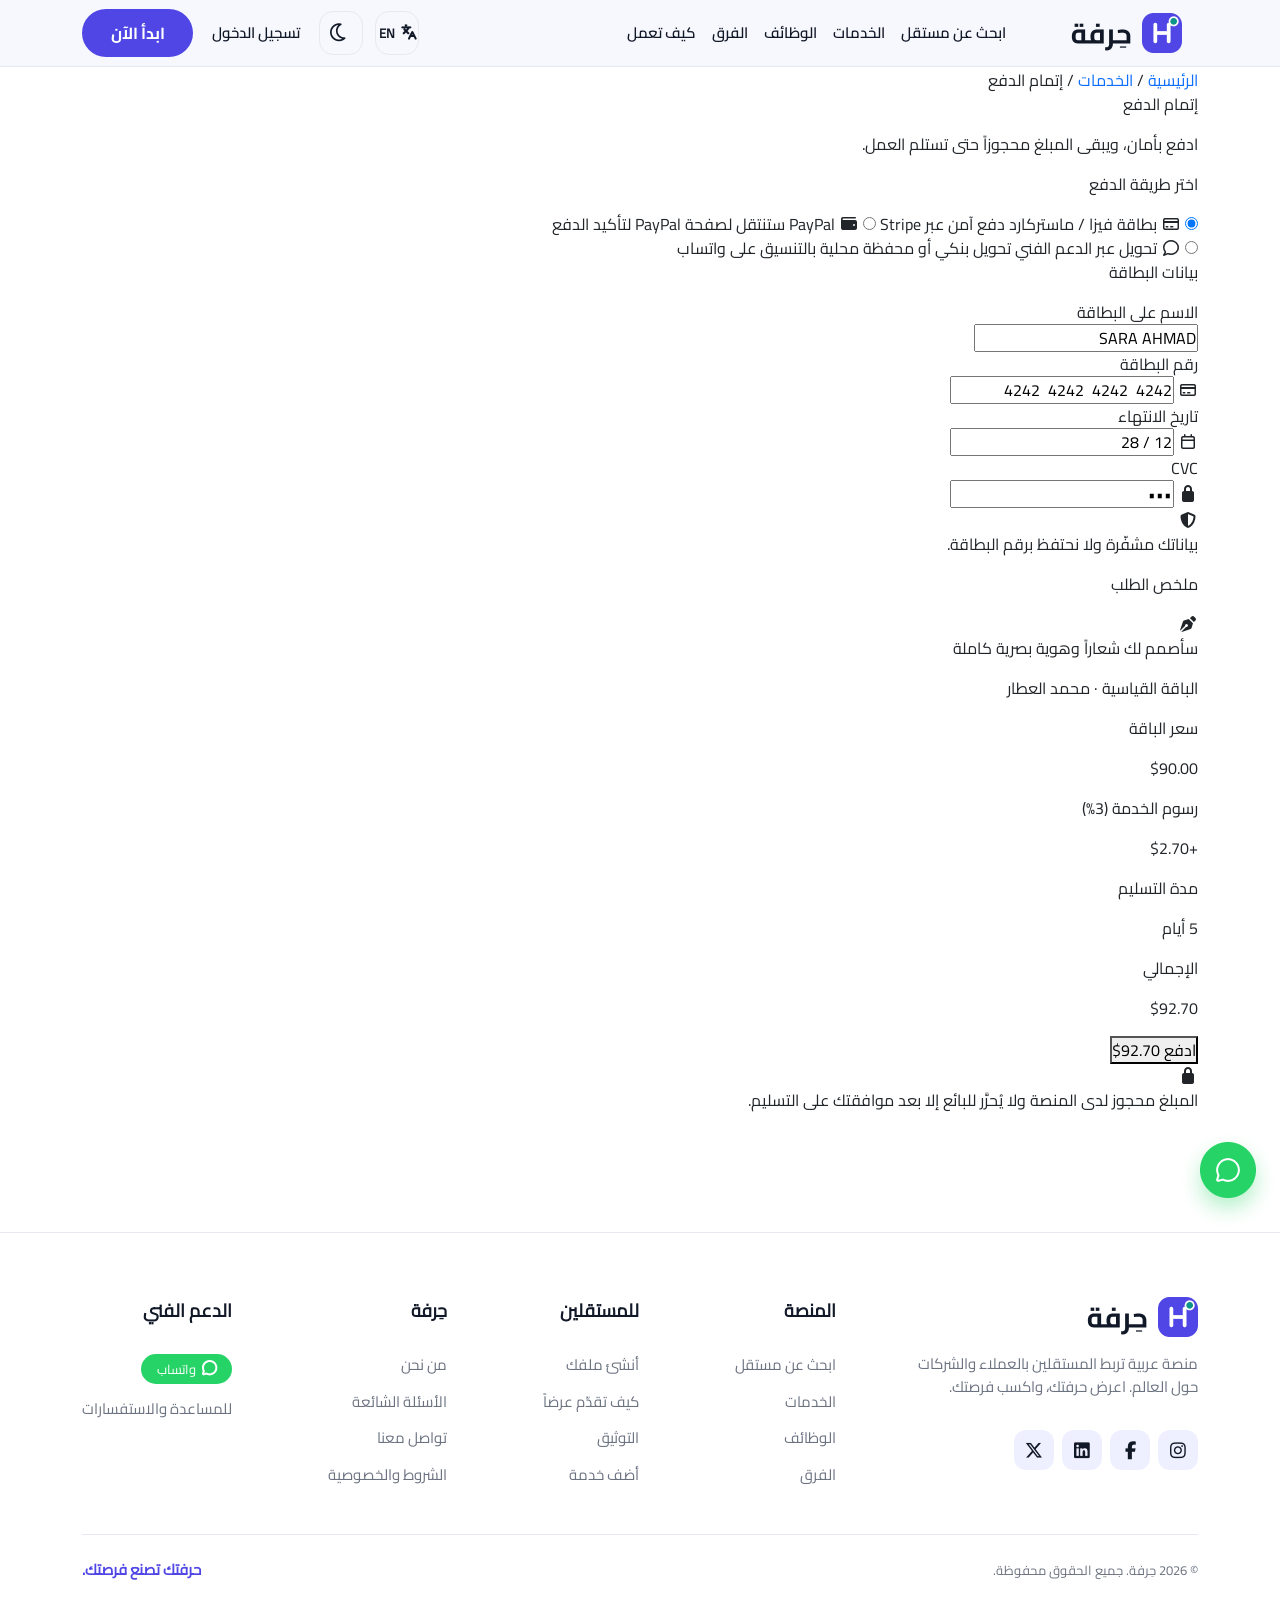
==== cheakout.html @ b50326a1 "Create cheakout.html" ====
<!DOCTYPE html>
<html lang="en" dir="rtl">
    <head>
        <meta charset="UTF-8">
        <meta name="viewport" content="width=device-width, initial-scale=1.0">
        <title>حِرفة</title>
        <!-- ضبط الوضع الليلي مبكراً قبل ظهور الصفحة -->
        <script>
            (function () {
                try {
                    var t = localStorage.getItem('theme');
                    if (!t) { t = window.matchMedia('(prefers-color-scheme: dark)').matches ? 'dark' : 'light'; }
                    document.documentElement.setAttribute('data-theme', t);
                } catch (e) {}
            })();
        </script>
        <link rel="stylesheet" href="css/all.min.css"/>
        <link rel="stylesheet" href="css/brands.min.css"/>
        <link rel="stylesheet" href="css/fontawesome.min.css"/>
        <!--  استدعاء ملف البوتوستراب  -->
        <link href="css/Bootstrapvarsio5.css" rel="stylesheet"/>
        <link rel="stylesheet" href="css/style.css"/>
        <!-- ملفات الاتصال المسبق بخطوط قوقل وأيقونة الموقع -->
        <link rel="preconnect" href="https://fonts.googleapis.com">
        <link rel="preconnect" href="https://fonts.gstatic.com" crossorigin>
        <link rel="shortcut icon" href="image/Logo Mark.png" type="images/x-icon">
    </head>
    <body>
        <main>
            <!-- start nav -->
            <nav class="navbar navbar-expand-lg ">
                <div class="container">
                    <a class="navbar-brand" href="index.html"><img src="image/Logo.png" data-light="image/Logo.png" data-dark="image/Logowhite.png" alt="" ></a>
                    <button class="navbar-toggler" type="button" data-bs-toggle="collapse" data-bs-target="#navbarSupportedContent" aria-controls="navbarSupportedContent" aria-expanded="false" aria-label="Toggle navigation">
                    <span class="navbar-toggler-icon"></span>
                    </button>
                    <div class="collapse navbar-collapse" id="navbarSupportedContent">
                        <ul class="navbar-nav ms-auto mb-2 mb-lg-0 ">
                            <li class="nav-item">
                                <a class="nav-link" href="freelancer.html">ابحث عن مستقل</a>
                            </li>
                            <li class="nav-item">
                                <a class="nav-link" href="index.html#search">الخدمات</a>
                            </li>
                            <li class="nav-item">
                                <a class="nav-link" href="jobs.html">الوظائف</a>
                            </li>
                            <li class="nav-item">
                                <a class="nav-link" href="index.html#why">الفرق</a>
                            </li>
                            <li class="nav-item">
                                <a class="nav-link" href="index.html#work">كيف تعمل</a>
                            </li>
                        </ul>
                        <button type="button" class="btn btn1"  >
                            <div>
                                <img src="image/languages.png" alt="">
                                <p>EN</p>
                            </div>
                        </button>
                        <button type="button" class="btn btn2" id="themeToggle" aria-label="تبديل الوضع الليلي"><i class="fa-regular fa-moon"></i></button>
                        <a href="login.html"><button type="button" class="btn btn3" >تسجيل الدخول</button></a>
                        <button type="button" class="btn btn4">ابدأ الآن</button>
                    </div>
                </div>
            </nav>
            <!-- end nav -->
            <!-- start pay -->
            <section class="pay">
                <div class="container">
                    <div class="all">
                        <div class="div1">
                            <a href="index.html">الرئيسية</a>
                            <span class="s1">/</span>
                            <a href="index.html#search">الخدمات</a>
                            <span class="s1">/</span>
                            <span class="s2">إتمام الدفع</span>
                        </div>
                        <div class="div2">
                            <p class="p1">إتمام الدفع</p>
                            <p class="p2">ادفع بأمان، ويبقى المبلغ محجوزاً حتى تستلم العمل.</p>
                        </div>
                    </div>
                </div>
            </section>
            <!-- end pay -->
            <!-- start checkout -->
            <section class="checkout">
                <div class="container">
                    <div class="all">
                        <form class="div1" action="#">
                            <div class="m1">
                                <p class="p1">اختر طريقة الدفع</p>
                                <div class="p2">
                                    <label class="s1 active">
                                        <input type="radio" name="method" value="card" checked>
                                        <span class="a1"><i class="fa-regular fa-credit-card"></i></span>
                                        <span class="a2">
                                            <span class="b1">بطاقة فيزا / ماستركارد</span>
                                            <span class="b2">دفع آمن عبر Stripe</span>
                                        </span>
                                        <span class="a3"></span>
                                    </label>
                                    <label class="s2">
                                        <input type="radio" name="method" value="paypal">
                                        <span class="a1"><i class="fa-solid fa-wallet"></i></span>
                                        <span class="a2">
                                            <span class="b1">PayPal</span>
                                            <span class="b2">ستنتقل لصفحة PayPal لتأكيد الدفع</span>
                                        </span>
                                        <span class="a3"></span>
                                    </label>
                                    <label class="s3">
                                        <input type="radio" name="method" value="support">
                                        <span class="a1"><i class="fa-regular fa-comment"></i></span>
                                        <span class="a2">
                                            <span class="b1">تحويل عبر الدعم الفني</span>
                                            <span class="b2">تحويل بنكي أو محفظة محلية بالتنسيق على واتساب</span>
                                        </span>
                                        <span class="a3"></span>
                                    </label>
                                </div>
                            </div>
                            <!-- بيانات البطاقة -->
                            <div class="m2" id="cardBox">
                                <p class="p1">بيانات البطاقة</p>
                                <div class="p2">
                                    <label class="s1" for="cardName">الاسم على البطاقة</label>
                                    <div class="s2">
                                        <input type="text" id="cardName" value="SARA AHMAD" autocomplete="cc-name">
                                    </div>
                                </div>
                                <div class="p3">
                                    <label class="s1" for="cardNumber">رقم البطاقة</label>
                                    <div class="s2">
                                        <i class="fa-regular fa-credit-card"></i>
                                        <input type="text" id="cardNumber" value="4242  4242  4242  4242" inputmode="numeric" autocomplete="cc-number" maxlength="25">
                                    </div>
                                </div>
                                <div class="p4">
                                    <div class="s1">
                                        <label class="a1" for="cardExp">تاريخ الانتهاء</label>
                                        <div class="a2">
                                            <i class="fa-regular fa-calendar"></i>
                                            <input type="text" id="cardExp" value="12 / 28" placeholder="MM / YY" inputmode="numeric" autocomplete="cc-exp" maxlength="7">
                                        </div>
                                    </div>
                                    <div class="s2">
                                        <label class="a1" for="cardCvc">CVC</label>
                                        <div class="a2">
                                            <i class="fa-solid fa-lock"></i>
                                            <input type="password" id="cardCvc" value="123" inputmode="numeric" autocomplete="cc-csc" maxlength="4">
                                        </div>
                                    </div>
                                </div>
                                <div class="p5">
                                    <i class="fa-solid fa-shield-halved"></i>
                                    <p>بياناتك مشفّرة ولا نحتفظ برقم البطاقة.</p>
                                </div>
                            </div>
                        </form>
                        <div class="div2">
                            <p class="m1">ملخص الطلب</p>
                            <div class="m2">
                                <span class="s1"><i class="fa-solid fa-pen-nib"></i></span>
                                <div class="s2">
                                    <p class="a1">سأصمم لك شعاراً وهوية بصرية كاملة</p>
                                    <p class="a2">الباقة القياسية · محمد العطار</p>
                                </div>
                            </div>
                            <div class="m3">
                                <div class="s1">
                                    <p class="a1">سعر الباقة</p>
                                    <p class="a2" id="price">$90.00</p>
                                </div>
                                <div class="s2">
                                    <p class="a1">رسوم الخدمة (3%)</p>
                                    <p class="a2" id="fee">+$2.70</p>
                                </div>
                                <div class="s3">
                                    <p class="a1">مدة التسليم</p>
                                    <p class="a2">5 أيام</p>
                                </div>
                            </div>
                            <div class="m4">
                                <p class="s1">الإجمالي</p>
                                <p class="s2" id="total">$92.70</p>
                            </div>
                            <button type="button" class="m5" id="payBtn">ادفع <span>92.70$</span></button>
                            <div class="m6">
                                <i class="fa-solid fa-lock"></i>
                                <p>المبلغ محجوز لدى المنصة ولا يُحرَّر للبائع إلا بعد موافقتك على التسليم.</p>
                            </div>
                        </div>
                    </div>
                </div>
                <a href="https://web.whatsapp.com/" target="_blank" class="whats"><img src="image/WhatsApp FAB.png" alt=""></a>
            </section>
            <!-- end checkout -->
            <!-- start footer -->
            <footer>
                <div class="container">
                    <div class="all">
                        <div class="div1">
                            <div class="m1">
                                <img src="image/Logo0.png" data-light="image/Logo0.png" data-dark="image/Logowhite.png" alt="">
                                <p class="p1">منصة عربية تربط المستقلين بالعملاء والشركات حول العالم. اعرض حرفتك، واكسب فرصتك.</p>
                                <div class="p2">
                                    <a href="https://instagram.com/" target="_blank">
                                        <i class="fa-brands fa-instagram"></i>
                                    </a>
                                    <a href="https://facebook.com/" target="_blank">
                                        <i class="fa-brands fa-facebook-f"></i>
                                    </a>
                                    <a href="https://linkedin.com/" target="_blank">
                                        <i class="fa-brands fa-linkedin"></i>
                                    </a>
                                    <a href="https://x.com/" target="_blank">
                                        <i class="fa-brands fa-x-twitter"></i>
                                    </a>
                                </div>
                            </div>
                            <div class="m2">
                                <div class="p1">
                                    <p class="s1">المنصة</p>
                                    <a href="" class="s2" target="_blank">ابحث عن مستقل</a>
                                    <a href="" class="s3" target="_blank">الخدمات</a>
                                    <a href="" class="s4" target="_blank">الوظائف</a>
                                    <a href="" class="s5" target="_blank">الفرق</a>
                                </div>
                                <div class="p2">
                                    <p class="s1">للمستقلين</p>
                                    <a href="" class="s2" target="_blank">أنشئ ملفك</a>
                                    <a href="" class="s3" target="_blank">كيف تقدّم عرضاً</a>
                                    <a href="" class="s4" target="_blank">التوثيق</a>
                                    <a href="" class="s5" target="_blank">أضف خدمة</a>
                                </div>
                                <div class="p3">
                                    <p class="s1">حِرفة</p>
                                    <a href="" class="s2" target="_blank">من نحن</a>
                                    <a href="" class="s3" target="_blank">الأسئلة الشائعة</a>
                                    <a href="" class="s4" target="_blank">تواصل معنا</a>
                                    <a href="" class="s5" target="_blank">الشروط والخصوصية</a>
                                </div>
                                <div class="p4">
                                    <p class="s1">الدعم الفني</p>
                                    <a href="https://web.whatsapp.com/" target="_blank" class="s2">
                                        <img src="image/whats.png" alt="">
                                        <p>واتساب</p>
                                    </a>
                                    <a href="" class="s3" target="_blank">للمساعدة والاستفسارات</a>
                                </div>
                            </div>
                        </div>
                        <div class="div2">
                            <p class="m1">&copy; 2026 حِرفة. جميع الحقوق محفوظة.</p>
                            <p class="m2">حرفتك تصنع فرصتك.</p>
                        </div>
                    </div>
                </div>
            </footer>
            <!-- end footer -->
        </main>


        




        <!-- ملف الجافا سكريبت الأساسي للموقع -->
        <script src="js/script.js"></script>
        <!-- مكتبة بوتستراب 5 للأجزاء التفاعلية مثل القوائم والنوافذ -->
        <script src="js/Bootstrapvarsio5.js"></script>
        <!-- ملف الأكواد والتخصيصات الخاصة بي -->
        <script src="js/custom.js"></script>
    </body>
</html>
---- css/brands.min.css ----
/*!
 * Font Awesome Free 7.3.1 by @fontawesome - https://fontawesome.com
 * License - https://fontawesome.com/license/free (Icons: CC BY 4.0, Fonts: SIL OFL 1.1, Code: MIT License)
 * Copyright 2026 Fonticons, Inc.
 */
:host,:root{--fa-family-brands:"Font Awesome 7 Brands";--fa-font-brands:normal 400 1em/1 var(--fa-family-brands)}@font-face{font-family:"Font Awesome 7 Brands";font-style:normal;font-weight:400;font-display:block;src:url(../webfonts/fa-brands-400.woff2)}.fa-brands,.fa-classic.fa-brands,.fab{--fa-family:var(--fa-family-brands);--fa-style:400}.fa-firefox-browser{--fa:"\e007"}.fa-ideal{--fa:"\e013"}.fa-microblog{--fa:"\e01a"}.fa-pied-piper-square,.fa-square-pied-piper{--fa:"\e01e"}.fa-unity{--fa:"\e049"}.fa-dailymotion{--fa:"\e052"}.fa-instagram-square,.fa-square-instagram{--fa:"\e055"}.fa-mixer{--fa:"\e056"}.fa-shopify{--fa:"\e057"}.fa-deezer{--fa:"\e077"}.fa-edge-legacy{--fa:"\e078"}.fa-google-pay{--fa:"\e079"}.fa-rust{--fa:"\e07a"}.fa-tiktok{--fa:"\e07b"}.fa-unsplash{--fa:"\e07c"}.fa-cloudflare{--fa:"\e07d"}.fa-guilded{--fa:"\e07e"}.fa-hive{--fa:"\e07f"}.fa-42-group,.fa-innosoft{--fa:"\e080"}.fa-instalod{--fa:"\e081"}.fa-octopus-deploy{--fa:"\e082"}.fa-perbyte{--fa:"\e083"}.fa-uncharted{--fa:"\e084"}.fa-watchman-monitoring{--fa:"\e087"}.fa-wodu{--fa:"\e088"}.fa-wirsindhandwerk,.fa-wsh{--fa:"\e2d0"}.fa-bots{--fa:"\e340"}.fa-cmplid{--fa:"\e360"}.fa-bilibili{--fa:"\e3d9"}.fa-golang{--fa:"\e40f"}.fa-pix{--fa:"\e43a"}.fa-sitrox{--fa:"\e44a"}.fa-hashnode{--fa:"\e499"}.fa-meta{--fa:"\e49b"}.fa-padlet{--fa:"\e4a0"}.fa-nfc-directional{--fa:"\e530"}.fa-nfc-symbol{--fa:"\e531"}.fa-screenpal{--fa:"\e570"}.fa-space-awesome{--fa:"\e5ac"}.fa-square-font-awesome{--fa:"\e5ad"}.fa-gitlab-square,.fa-square-gitlab{--fa:"\e5ae"}.fa-odysee{--fa:"\e5c6"}.fa-stubber{--fa:"\e5c7"}.fa-debian{--fa:"\e60b"}.fa-shoelace{--fa:"\e60c"}.fa-threads{--fa:"\e618"}.fa-square-threads{--fa:"\e619"}.fa-square-x-twitter{--fa:"\e61a"}.fa-x-twitter{--fa:"\e61b"}.fa-opensuse{--fa:"\e62b"}.fa-letterboxd{--fa:"\e62d"}.fa-square-letterboxd{--fa:"\e62e"}.fa-mintbit{--fa:"\e62f"}.fa-google-scholar{--fa:"\e63b"}.fa-brave{--fa:"\e63c"}.fa-brave-reverse{--fa:"\e63d"}.fa-pixiv{--fa:"\e640"}.fa-upwork{--fa:"\e641"}.fa-webflow{--fa:"\e65c"}.fa-signal-messenger{--fa:"\e663"}.fa-bluesky{--fa:"\e671"}.fa-jxl{--fa:"\e67b"}.fa-square-upwork{--fa:"\e67c"}.fa-web-awesome{--fa:"\e682"}.fa-square-web-awesome{--fa:"\e683"}.fa-square-web-awesome-stroke{--fa:"\e684"}.fa-dart-lang{--fa:"\e693"}.fa-flutter{--fa:"\e694"}.fa-files-pinwheel{--fa:"\e69f"}.fa-css{--fa:"\e6a2"}.fa-square-bluesky{--fa:"\e6a3"}.fa-openai{--fa:"\e7cf"}.fa-square-linkedin{--fa:"\e7d0"}.fa-cash-app{--fa:"\e7d4"}.fa-disqus{--fa:"\e7d5"}.fa-11ty,.fa-eleventy{--fa:"\e7d6"}.fa-kakao-talk{--fa:"\e7d7"}.fa-linktree{--fa:"\e7d8"}.fa-notion{--fa:"\e7d9"}.fa-pandora{--fa:"\e7da"}.fa-pixelfed{--fa:"\e7db"}.fa-tidal{--fa:"\e7dc"}.fa-vsco{--fa:"\e7dd"}.fa-w3c{--fa:"\e7de"}.fa-lumon{--fa:"\e7e2"}.fa-lumon-drop{--fa:"\e7e3"}.fa-square-figma{--fa:"\e7e4"}.fa-tex{--fa:"\e7ff"}.fa-duolingo{--fa:"\e812"}.fa-supportnow{--fa:"\e833"}.fa-tor-browser{--fa:"\e838"}.fa-typescript{--fa:"\e840"}.fa-square-deskpro{--fa:"\e844"}.fa-circle-zulip{--fa:"\e851"}.fa-julia{--fa:"\e852"}.fa-zulip{--fa:"\e853"}.fa-unison{--fa:"\e854"}.fa-bgg,.fa-board-game-geek{--fa:"\e855"}.fa-ko-fi{--fa:"\e856"}.fa-kubernetes{--fa:"\e857"}.fa-postgresql{--fa:"\e858"}.fa-scaleway{--fa:"\e859"}.fa-venmo{--fa:"\e85a"}.fa-venmo-v{--fa:"\e85b"}.fa-unreal-engine{--fa:"\e85c"}.fa-globaleaks{--fa:"\e85d"}.fa-solana{--fa:"\e85e"}.fa-threema{--fa:"\e85f"}.fa-forgejo{--fa:"\e860"}.fa-claude{--fa:"\e861"}.fa-gitee{--fa:"\e863"}.fa-xmpp{--fa:"\e864"}.fa-fediverse{--fa:"\e865"}.fa-tailwind-css{--fa:"\e866"}.fa-arch-linux{--fa:"\e867"}.fa-svelte{--fa:"\e868"}.fa-hugging-face{--fa:"\e869"}.fa-leetcode{--fa:"\e86a"}.fa-openstreetmap{--fa:"\e86b"}.fa-ultralytics{--fa:"\e86d"}.fa-ultralytics-hub{--fa:"\e86e"}.fa-ultralytics-yolo{--fa:"\e86f"}.fa-obsidian{--fa:"\e879"}.fa-zoom{--fa:"\e87b"}.fa-vim{--fa:"\e88a"}.fa-symfonycasts{--fa:"\e8ab"}.fa-build-awesome{--fa:"\e8ac"}.fa-codeberg{--fa:"\e8ad"}.fa-devpost{--fa:"\e8ae"}.fa-internet-archive{--fa:"\e8b1"}.fa-lets-encrypt{--fa:"\e8b2"}.fa-matrix{--fa:"\e8b3"}.fa-mattermost{--fa:"\e8b4"}.fa-nextcloud{--fa:"\e8b5"}.fa-roblox-creator-studio{--fa:"\e8b6"}.fa-square-build-awesome-stroke{--fa:"\e8b7"}.fa-substack{--fa:"\e8b8"}.fa-tesla{--fa:"\e8b9"}.fa-xrp{--fa:"\e8ba"}.fa-xrpl{--fa:"\e8bb"}.fa-youtube-shorts{--fa:"\e8bc"}.fa-ror{--fa:"\e8bd"}.fa-visual-studio{--fa:"\e8be"}.fa-dolibarr{--fa:"\e8bf"}.fa-obs-studio{--fa:"\e8c0"}.fa-storybook{--fa:"\e8c1"}.fa-a11y-project{--fa:"\e8c2"}.fa-copilot{--fa:"\e8c7"}.fa-square-twitter,.fa-twitter-square{--fa:"\f081"}.fa-facebook-square,.fa-square-facebook{--fa:"\f082"}.fa-linkedin{--fa:"\f08c"}.fa-github-square,.fa-square-github{--fa:"\f092"}.fa-twitter{--fa:"\f099"}.fa-facebook{--fa:"\f09a"}.fa-github{--fa:"\f09b"}.fa-pinterest{--fa:"\f0d2"}.fa-pinterest-square,.fa-square-pinterest{--fa:"\f0d3"}.fa-google-plus-square,.fa-square-google-plus{--fa:"\f0d4"}.fa-google-plus-g{--fa:"\f0d5"}.fa-linkedin-in{--fa:"\f0e1"}.fa-github-alt{--fa:"\f113"}.fa-maxcdn{--fa:"\f136"}.fa-html5{--fa:"\f13b"}.fa-css3{--fa:"\f13c"}.fa-btc{--fa:"\f15a"}.fa-youtube{--fa:"\f167"}.fa-xing{--fa:"\f168"}.fa-square-xing,.fa-xing-square{--fa:"\f169"}.fa-dropbox{--fa:"\f16b"}.fa-stack-overflow{--fa:"\f16c"}.fa-instagram{--fa:"\f16d"}.fa-flickr{--fa:"\f16e"}.fa-adn{--fa:"\f170"}.fa-bitbucket{--fa:"\f171"}.fa-tumblr{--fa:"\f173"}.fa-square-tumblr,.fa-tumblr-square{--fa:"\f174"}.fa-apple{--fa:"\f179"}.fa-windows{--fa:"\f17a"}.fa-android{--fa:"\f17b"}.fa-linux{--fa:"\f17c"}.fa-dribbble{--fa:"\f17d"}.fa-skype{--fa:"\f17e"}.fa-foursquare{--fa:"\f180"}.fa-trello{--fa:"\f181"}.fa-gratipay{--fa:"\f184"}.fa-vk{--fa:"\f189"}.fa-weibo{--fa:"\f18a"}.fa-renren{--fa:"\f18b"}.fa-pagelines{--fa:"\f18c"}.fa-stack-exchange{--fa:"\f18d"}.fa-square-vimeo,.fa-vimeo-square{--fa:"\f194"}.fa-slack,.fa-slack-hash{--fa:"\f198"}.fa-wordpress{--fa:"\f19a"}.fa-openid{--fa:"\f19b"}.fa-yahoo{--fa:"\f19e"}.fa-google{--fa:"\f1a0"}.fa-reddit{--fa:"\f1a1"}.fa-reddit-square,.fa-square-reddit{--fa:"\f1a2"}.fa-stumbleupon-circle{--fa:"\f1a3"}.fa-stumbleupon{--fa:"\f1a4"}.fa-delicious{--fa:"\f1a5"}.fa-digg{--fa:"\f1a6"}.fa-pied-piper-pp{--fa:"\f1a7"}.fa-pied-piper-alt{--fa:"\f1a8"}.fa-drupal{--fa:"\f1a9"}.fa-joomla{--fa:"\f1aa"}.fa-behance{--fa:"\f1b4"}.fa-behance-square,.fa-square-behance{--fa:"\f1b5"}.fa-steam{--fa:"\f1b6"}.fa-square-steam,.fa-steam-square{--fa:"\f1b7"}.fa-spotify{--fa:"\f1bc"}.fa-deviantart{--fa:"\f1bd"}.fa-soundcloud{--fa:"\f1be"}.fa-vine{--fa:"\f1ca"}.fa-codepen{--fa:"\f1cb"}.fa-jsfiddle{--fa:"\f1cc"}.fa-rebel{--fa:"\f1d0"}.fa-empire{--fa:"\f1d1"}.fa-git-square,.fa-square-git{--fa:"\f1d2"}.fa-git{--fa:"\f1d3"}.fa-hacker-news{--fa:"\f1d4"}.fa-tencent-weibo{--fa:"\f1d5"}.fa-qq{--fa:"\f1d6"}.fa-weixin{--fa:"\f1d7"}.fa-slideshare{--fa:"\f1e7"}.fa-twitch{--fa:"\f1e8"}.fa-yelp{--fa:"\f1e9"}.fa-paypal{--fa:"\f1ed"}.fa-google-wallet{--fa:"\f1ee"}.fa-cc-visa{--fa:"\f1f0"}.fa-cc-mastercard{--fa:"\f1f1"}.fa-cc-discover{--fa:"\f1f2"}.fa-cc-amex{--fa:"\f1f3"}.fa-cc-paypal{--fa:"\f1f4"}.fa-cc-stripe{--fa:"\f1f5"}.fa-lastfm{--fa:"\f202"}.fa-lastfm-square,.fa-square-lastfm{--fa:"\f203"}.fa-ioxhost{--fa:"\f208"}.fa-angellist{--fa:"\f209"}.fa-buysellads{--fa:"\f20d"}.fa-connectdevelop{--fa:"\f20e"}.fa-dashcube{--fa:"\f210"}.fa-forumbee{--fa:"\f211"}.fa-leanpub{--fa:"\f212"}.fa-sellsy{--fa:"\f213"}.fa-shirtsinbulk{--fa:"\f214"}.fa-simplybuilt{--fa:"\f215"}.fa-skyatlas{--fa:"\f216"}.fa-pinterest-p{--fa:"\f231"}.fa-whatsapp{--fa:"\f232"}.fa-viacoin{--fa:"\f237"}.fa-medium,.fa-medium-m{--fa:"\f23a"}.fa-y-combinator{--fa:"\f23b"}.fa-optin-monster{--fa:"\f23c"}.fa-opencart{--fa:"\f23d"}.fa-expeditedssl{--fa:"\f23e"}.fa-cc-jcb{--fa:"\f24b"}.fa-cc-diners-club{--fa:"\f24c"}.fa-creative-commons{--fa:"\f25e"}.fa-gg{--fa:"\f260"}.fa-gg-circle{--fa:"\f261"}.fa-odnoklassniki{--fa:"\f263"}.fa-odnoklassniki-square,.fa-square-odnoklassniki{--fa:"\f264"}.fa-get-pocket{--fa:"\f265"}.fa-wikipedia-w{--fa:"\f266"}.fa-safari{--fa:"\f267"}.fa-chrome{--fa:"\f268"}.fa-firefox{--fa:"\f269"}.fa-opera{--fa:"\f26a"}.fa-internet-explorer{--fa:"\f26b"}.fa-contao{--fa:"\f26d"}.fa-500px{--fa:"\f26e"}.fa-amazon{--fa:"\f270"}.fa-houzz{--fa:"\f27c"}.fa-vimeo-v{--fa:"\f27d"}.fa-black-tie{--fa:"\f27e"}.fa-fonticons{--fa:"\f280"}.fa-reddit-alien{--fa:"\f281"}.fa-edge{--fa:"\f282"}.fa-codiepie{--fa:"\f284"}.fa-modx{--fa:"\f285"}.fa-fort-awesome{--fa:"\f286"}.fa-usb{--fa:"\f287"}.fa-product-hunt{--fa:"\f288"}.fa-mixcloud{--fa:"\f289"}.fa-scribd{--fa:"\f28a"}.fa-bluetooth{--fa:"\f293"}.fa-bluetooth-b{--fa:"\f294"}.fa-gitlab{--fa:"\f296"}.fa-wpbeginner{--fa:"\f297"}.fa-wpforms{--fa:"\f298"}.fa-envira{--fa:"\f299"}.fa-glide{--fa:"\f2a5"}.fa-glide-g{--fa:"\f2a6"}.fa-viadeo{--fa:"\f2a9"}.fa-square-viadeo,.fa-viadeo-square{--fa:"\f2aa"}.fa-snapchat,.fa-snapchat-ghost{--fa:"\f2ab"}.fa-snapchat-square,.fa-square-snapchat{--fa:"\f2ad"}.fa-pied-piper{--fa:"\f2ae"}.fa-first-order{--fa:"\f2b0"}.fa-yoast{--fa:"\f2b1"}.fa-themeisle{--fa:"\f2b2"}.fa-google-plus{--fa:"\f2b3"}.fa-font-awesome,.fa-font-awesome-flag,.fa-font-awesome-logo-full{--fa:"\f2b4"}.fa-linode{--fa:"\f2b8"}.fa-quora{--fa:"\f2c4"}.fa-free-code-camp{--fa:"\f2c5"}.fa-telegram,.fa-telegram-plane{--fa:"\f2c6"}.fa-bandcamp{--fa:"\f2d5"}.fa-grav{--fa:"\f2d6"}.fa-etsy{--fa:"\f2d7"}.fa-imdb{--fa:"\f2d8"}.fa-ravelry{--fa:"\f2d9"}.fa-sellcast{--fa:"\f2da"}.fa-superpowers{--fa:"\f2dd"}.fa-wpexplorer{--fa:"\f2de"}.fa-meetup{--fa:"\f2e0"}.fa-font-awesome-alt,.fa-square-font-awesome-stroke{--fa:"\f35c"}.fa-accessible-icon{--fa:"\f368"}.fa-accusoft{--fa:"\f369"}.fa-adversal{--fa:"\f36a"}.fa-affiliatetheme{--fa:"\f36b"}.fa-algolia{--fa:"\f36c"}.fa-amilia{--fa:"\f36d"}.fa-angrycreative{--fa:"\f36e"}.fa-app-store{--fa:"\f36f"}.fa-app-store-ios{--fa:"\f370"}.fa-apper{--fa:"\f371"}.fa-asymmetrik{--fa:"\f372"}.fa-audible{--fa:"\f373"}.fa-avianex{--fa:"\f374"}.fa-aws{--fa:"\f375"}.fa-bimobject{--fa:"\f378"}.fa-bitcoin{--fa:"\f379"}.fa-bity{--fa:"\f37a"}.fa-blackberry{--fa:"\f37b"}.fa-blogger{--fa:"\f37c"}.fa-blogger-b{--fa:"\f37d"}.fa-buromobelexperte{--fa:"\f37f"}.fa-centercode{--fa:"\f380"}.fa-cloudscale{--fa:"\f383"}.fa-cloudsmith{--fa:"\f384"}.fa-cloudversify{--fa:"\f385"}.fa-cpanel{--fa:"\f388"}.fa-css3-alt{--fa:"\f38b"}.fa-cuttlefish{--fa:"\f38c"}.fa-d-and-d{--fa:"\f38d"}.fa-deploydog{--fa:"\f38e"}.fa-deskpro{--fa:"\f38f"}.fa-digital-ocean{--fa:"\f391"}.fa-discord{--fa:"\f392"}.fa-discourse{--fa:"\f393"}.fa-dochub{--fa:"\f394"}.fa-docker{--fa:"\f395"}.fa-draft2digital{--fa:"\f396"}.fa-dribbble-square,.fa-square-dribbble{--fa:"\f397"}.fa-dyalog{--fa:"\f399"}.fa-earlybirds{--fa:"\f39a"}.fa-erlang{--fa:"\f39d"}.fa-facebook-f{--fa:"\f39e"}.fa-facebook-messenger{--fa:"\f39f"}.fa-firstdraft{--fa:"\f3a1"}.fa-fonticons-fi{--fa:"\f3a2"}.fa-fort-awesome-alt{--fa:"\f3a3"}.fa-freebsd{--fa:"\f3a4"}.fa-gitkraken{--fa:"\f3a6"}.fa-gofore{--fa:"\f3a7"}.fa-goodreads{--fa:"\f3a8"}.fa-goodreads-g{--fa:"\f3a9"}.fa-google-drive{--fa:"\f3aa"}.fa-google-play{--fa:"\f3ab"}.fa-gripfire{--fa:"\f3ac"}.fa-grunt{--fa:"\f3ad"}.fa-gulp{--fa:"\f3ae"}.fa-hacker-news-square,.fa-square-hacker-news{--fa:"\f3af"}.fa-hire-a-helper{--fa:"\f3b0"}.fa-hotjar{--fa:"\f3b1"}.fa-hubspot{--fa:"\f3b2"}.fa-itunes{--fa:"\f3b4"}.fa-itunes-note{--fa:"\f3b5"}.fa-jenkins{--fa:"\f3b6"}.fa-joget{--fa:"\f3b7"}.fa-js{--fa:"\f3b8"}.fa-js-square,.fa-square-js{--fa:"\f3b9"}.fa-keycdn{--fa:"\f3ba"}.fa-kickstarter,.fa-square-kickstarter{--fa:"\f3bb"}.fa-kickstarter-k{--fa:"\f3bc"}.fa-laravel{--fa:"\f3bd"}.fa-line{--fa:"\f3c0"}.fa-lyft{--fa:"\f3c3"}.fa-magento{--fa:"\f3c4"}.fa-medapps{--fa:"\f3c6"}.fa-medrt{--fa:"\f3c8"}.fa-microsoft{--fa:"\f3ca"}.fa-mix{--fa:"\f3cb"}.fa-mizuni{--fa:"\f3cc"}.fa-monero{--fa:"\f3d0"}.fa-napster{--fa:"\f3d2"}.fa-node-js{--fa:"\f3d3"}.fa-npm{--fa:"\f3d4"}.fa-ns8{--fa:"\f3d5"}.fa-nutritionix{--fa:"\f3d6"}.fa-page4{--fa:"\f3d7"}.fa-palfed{--fa:"\f3d8"}.fa-patreon{--fa:"\f3d9"}.fa-periscope{--fa:"\f3da"}.fa-phabricator{--fa:"\f3db"}.fa-phoenix-framework{--fa:"\f3dc"}.fa-playstation{--fa:"\f3df"}.fa-pushed{--fa:"\f3e1"}.fa-python{--fa:"\f3e2"}.fa-red-river{--fa:"\f3e3"}.fa-rendact,.fa-wpressr{--fa:"\f3e4"}.fa-replyd{--fa:"\f3e6"}.fa-resolving{--fa:"\f3e7"}.fa-rocketchat{--fa:"\f3e8"}.fa-rockrms{--fa:"\f3e9"}.fa-schlix{--fa:"\f3ea"}.fa-searchengin{--fa:"\f3eb"}.fa-servicestack{--fa:"\f3ec"}.fa-sistrix{--fa:"\f3ee"}.fa-speakap{--fa:"\f3f3"}.fa-staylinked{--fa:"\f3f5"}.fa-steam-symbol{--fa:"\f3f6"}.fa-sticker-mule{--fa:"\f3f7"}.fa-studiovinari{--fa:"\f3f8"}.fa-supple{--fa:"\f3f9"}.fa-uber{--fa:"\f402"}.fa-uikit{--fa:"\f403"}.fa-uniregistry{--fa:"\f404"}.fa-untappd{--fa:"\f405"}.fa-ussunnah{--fa:"\f407"}.fa-vaadin{--fa:"\f408"}.fa-viber{--fa:"\f409"}.fa-vimeo{--fa:"\f40a"}.fa-vnv{--fa:"\f40b"}.fa-square-whatsapp,.fa-whatsapp-square{--fa:"\f40c"}.fa-whmcs{--fa:"\f40d"}.fa-wordpress-simple{--fa:"\f411"}.fa-xbox{--fa:"\f412"}.fa-yandex{--fa:"\f413"}.fa-yandex-international{--fa:"\f414"}.fa-apple-pay{--fa:"\f415"}.fa-cc-apple-pay{--fa:"\f416"}.fa-fly{--fa:"\f417"}.fa-node{--fa:"\f419"}.fa-osi{--fa:"\f41a"}.fa-react{--fa:"\f41b"}.fa-autoprefixer{--fa:"\f41c"}.fa-less{--fa:"\f41d"}.fa-sass{--fa:"\f41e"}.fa-vuejs{--fa:"\f41f"}.fa-angular{--fa:"\f420"}.fa-aviato{--fa:"\f421"}.fa-ember{--fa:"\f423"}.fa-gitter{--fa:"\f426"}.fa-hooli{--fa:"\f427"}.fa-strava{--fa:"\f428"}.fa-stripe{--fa:"\f429"}.fa-stripe-s{--fa:"\f42a"}.fa-typo3{--fa:"\f42b"}.fa-amazon-pay{--fa:"\f42c"}.fa-cc-amazon-pay{--fa:"\f42d"}.fa-ethereum{--fa:"\f42e"}.fa-korvue{--fa:"\f42f"}.fa-elementor{--fa:"\f430"}.fa-square-youtube,.fa-youtube-square{--fa:"\f431"}.fa-flipboard{--fa:"\f44d"}.fa-hips{--fa:"\f452"}.fa-php{--fa:"\f457"}.fa-quinscape{--fa:"\f459"}.fa-readme{--fa:"\f4d5"}.fa-java{--fa:"\f4e4"}.fa-pied-piper-hat{--fa:"\f4e5"}.fa-creative-commons-by{--fa:"\f4e7"}.fa-creative-commons-nc{--fa:"\f4e8"}.fa-creative-commons-nc-eu{--fa:"\f4e9"}.fa-creative-commons-nc-jp{--fa:"\f4ea"}.fa-creative-commons-nd{--fa:"\f4eb"}.fa-creative-commons-pd{--fa:"\f4ec"}.fa-creative-commons-pd-alt{--fa:"\f4ed"}.fa-creative-commons-remix{--fa:"\f4ee"}.fa-creative-commons-sa{--fa:"\f4ef"}.fa-creative-commons-sampling{--fa:"\f4f0"}.fa-creative-commons-sampling-plus{--fa:"\f4f1"}.fa-creative-commons-share{--fa:"\f4f2"}.fa-creative-commons-zero{--fa:"\f4f3"}.fa-ebay{--fa:"\f4f4"}.fa-keybase{--fa:"\f4f5"}.fa-mastodon{--fa:"\f4f6"}.fa-r-project{--fa:"\f4f7"}.fa-researchgate{--fa:"\f4f8"}.fa-teamspeak{--fa:"\f4f9"}.fa-first-order-alt{--fa:"\f50a"}.fa-fulcrum{--fa:"\f50b"}.fa-galactic-republic{--fa:"\f50c"}.fa-galactic-senate{--fa:"\f50d"}.fa-jedi-order{--fa:"\f50e"}.fa-mandalorian{--fa:"\f50f"}.fa-old-republic{--fa:"\f510"}.fa-phoenix-squadron{--fa:"\f511"}.fa-sith{--fa:"\f512"}.fa-trade-federation{--fa:"\f513"}.fa-wolf-pack-battalion{--fa:"\f514"}.fa-hornbill{--fa:"\f592"}.fa-mailchimp{--fa:"\f59e"}.fa-megaport{--fa:"\f5a3"}.fa-nimblr{--fa:"\f5a8"}.fa-rev{--fa:"\f5b2"}.fa-shopware{--fa:"\f5b5"}.fa-squarespace{--fa:"\f5be"}.fa-themeco{--fa:"\f5c6"}.fa-weebly{--fa:"\f5cc"}.fa-wix{--fa:"\f5cf"}.fa-ello{--fa:"\f5f1"}.fa-hackerrank{--fa:"\f5f7"}.fa-kaggle{--fa:"\f5fa"}.fa-markdown{--fa:"\f60f"}.fa-neos{--fa:"\f612"}.fa-zhihu{--fa:"\f63f"}.fa-alipay{--fa:"\f642"}.fa-the-red-yeti{--fa:"\f69d"}.fa-critical-role{--fa:"\f6c9"}.fa-d-and-d-beyond{--fa:"\f6ca"}.fa-dev{--fa:"\f6cc"}.fa-fantasy-flight-games{--fa:"\f6dc"}.fa-wizards-of-the-coast{--fa:"\f730"}.fa-think-peaks{--fa:"\f731"}.fa-reacteurope{--fa:"\f75d"}.fa-artstation{--fa:"\f77a"}.fa-atlassian{--fa:"\f77b"}.fa-canadian-maple-leaf{--fa:"\f785"}.fa-centos{--fa:"\f789"}.fa-confluence{--fa:"\f78d"}.fa-dhl{--fa:"\f790"}.fa-diaspora{--fa:"\f791"}.fa-fedex{--fa:"\f797"}.fa-fedora{--fa:"\f798"}.fa-figma{--fa:"\f799"}.fa-intercom{--fa:"\f7af"}.fa-invision{--fa:"\f7b0"}.fa-jira{--fa:"\f7b1"}.fa-mendeley{--fa:"\f7b3"}.fa-raspberry-pi{--fa:"\f7bb"}.fa-redhat{--fa:"\f7bc"}.fa-sketch{--fa:"\f7c6"}.fa-sourcetree{--fa:"\f7d3"}.fa-suse{--fa:"\f7d6"}.fa-ubuntu{--fa:"\f7df"}.fa-ups{--fa:"\f7e0"}.fa-usps{--fa:"\f7e1"}.fa-yarn{--fa:"\f7e3"}.fa-airbnb{--fa:"\f834"}.fa-battle-net{--fa:"\f835"}.fa-bootstrap{--fa:"\f836"}.fa-buffer{--fa:"\f837"}.fa-chromecast{--fa:"\f838"}.fa-evernote{--fa:"\f839"}.fa-itch-io{--fa:"\f83a"}.fa-salesforce{--fa:"\f83b"}.fa-speaker-deck{--fa:"\f83c"}.fa-symfony{--fa:"\f83d"}.fa-waze{--fa:"\f83f"}.fa-yammer{--fa:"\f840"}.fa-git-alt{--fa:"\f841"}.fa-stackpath{--fa:"\f842"}.fa-cotton-bureau{--fa:"\f89e"}.fa-buy-n-large{--fa:"\f8a6"}.fa-mdb{--fa:"\f8ca"}.fa-orcid{--fa:"\f8d2"}.fa-swift{--fa:"\f8e1"}.fa-umbraco{--fa:"\f8e8"}
---- css/Bootstrapvarsio5.css ----
@charset "UTF-8";/*!
 * Bootstrap  v5.3.8 (https://getbootstrap.com/)
 * Copyright 2011-2025 The Bootstrap Authors
 * Licensed under MIT (https://github.com/twbs/bootstrap/blob/main/LICENSE)
 */:root,[data-bs-theme=light]{--bs-blue:#0d6efd;--bs-indigo:#6610f2;--bs-purple:#6f42c1;--bs-pink:#d63384;--bs-red:#dc3545;--bs-orange:#fd7e14;--bs-yellow:#ffc107;--bs-green:#198754;--bs-teal:#20c997;--bs-cyan:#0dcaf0;--bs-black:#000;--bs-white:#fff;--bs-gray:#6c757d;--bs-gray-dark:#343a40;--bs-gray-100:#f8f9fa;--bs-gray-200:#e9ecef;--bs-gray-300:#dee2e6;--bs-gray-400:#ced4da;--bs-gray-500:#adb5bd;--bs-gray-600:#6c757d;--bs-gray-700:#495057;--bs-gray-800:#343a40;--bs-gray-900:#212529;--bs-primary:#0d6efd;--bs-secondary:#6c757d;--bs-success:#198754;--bs-info:#0dcaf0;--bs-warning:#ffc107;--bs-danger:#dc3545;--bs-light:#f8f9fa;--bs-dark:#212529;--bs-primary-rgb:13,110,253;--bs-secondary-rgb:108,117,125;--bs-success-rgb:25,135,84;--bs-info-rgb:13,202,240;--bs-warning-rgb:255,193,7;--bs-danger-rgb:220,53,69;--bs-light-rgb:248,249,250;--bs-dark-rgb:33,37,41;--bs-primary-text-emphasis:#052c65;--bs-secondary-text-emphasis:#2b2f32;--bs-success-text-emphasis:#0a3622;--bs-info-text-emphasis:#055160;--bs-warning-text-emphasis:#664d03;--bs-danger-text-emphasis:#58151c;--bs-light-text-emphasis:#495057;--bs-dark-text-emphasis:#495057;--bs-primary-bg-subtle:#cfe2ff;--bs-secondary-bg-subtle:#e2e3e5;--bs-success-bg-subtle:#d1e7dd;--bs-info-bg-subtle:#cff4fc;--bs-warning-bg-subtle:#fff3cd;--bs-danger-bg-subtle:#f8d7da;--bs-light-bg-subtle:#fcfcfd;--bs-dark-bg-subtle:#ced4da;--bs-primary-border-subtle:#9ec5fe;--bs-secondary-border-subtle:#c4c8cb;--bs-success-border-subtle:#a3cfbb;--bs-info-border-subtle:#9eeaf9;--bs-warning-border-subtle:#ffe69c;--bs-danger-border-subtle:#f1aeb5;--bs-light-border-subtle:#e9ecef;--bs-dark-border-subtle:#adb5bd;--bs-white-rgb:255,255,255;--bs-black-rgb:0,0,0;--bs-font-sans-serif:system-ui,-apple-system,"Segoe UI",Roboto,"Helvetica Neue","Noto Sans","Liberation Sans",Arial,sans-serif,"Apple Color Emoji","Segoe UI Emoji","Segoe UI Symbol","Noto Color Emoji";--bs-font-monospace:SFMono-Regular,Menlo,Monaco,Consolas,"Liberation Mono","Courier New",monospace;--bs-gradient:linear-gradient(180deg, rgba(255, 255, 255, 0.15), rgba(255, 255, 255, 0));--bs-body-font-family:var(--bs-font-sans-serif);--bs-body-font-size:1rem;--bs-body-font-weight:400;--bs-body-line-height:1.5;--bs-body-color:#212529;--bs-body-color-rgb:33,37,41;--bs-body-bg:#fff;--bs-body-bg-rgb:255,255,255;--bs-emphasis-color:#000;--bs-emphasis-color-rgb:0,0,0;--bs-secondary-color:rgba(33, 37, 41, 0.75);--bs-secondary-color-rgb:33,37,41;--bs-secondary-bg:#e9ecef;--bs-secondary-bg-rgb:233,236,239;--bs-tertiary-color:rgba(33, 37, 41, 0.5);--bs-tertiary-color-rgb:33,37,41;--bs-tertiary-bg:#f8f9fa;--bs-tertiary-bg-rgb:248,249,250;--bs-heading-color:inherit;--bs-link-color:#0d6efd;--bs-link-color-rgb:13,110,253;--bs-link-decoration:underline;--bs-link-hover-color:#0a58ca;--bs-link-hover-color-rgb:10,88,202;--bs-code-color:#d63384;--bs-highlight-color:#212529;--bs-highlight-bg:#fff3cd;--bs-border-width:1px;--bs-border-style:solid;--bs-border-color:#dee2e6;--bs-border-color-translucent:rgba(0, 0, 0, 0.175);--bs-border-radius:0.375rem;--bs-border-radius-sm:0.25rem;--bs-border-radius-lg:0.5rem;--bs-border-radius-xl:1rem;--bs-border-radius-xxl:2rem;--bs-border-radius-2xl:var(--bs-border-radius-xxl);--bs-border-radius-pill:50rem;--bs-box-shadow:0 0.5rem 1rem rgba(0, 0, 0, 0.15);--bs-box-shadow-sm:0 0.125rem 0.25rem rgba(0, 0, 0, 0.075);--bs-box-shadow-lg:0 1rem 3rem rgba(0, 0, 0, 0.175);--bs-box-shadow-inset:inset 0 1px 2px rgba(0, 0, 0, 0.075);--bs-focus-ring-width:0.25rem;--bs-focus-ring-opacity:0.25;--bs-focus-ring-color:rgba(13, 110, 253, 0.25);--bs-form-valid-color:#198754;--bs-form-valid-border-color:#198754;--bs-form-invalid-color:#dc3545;--bs-form-invalid-border-color:#dc3545}[data-bs-theme=dark]{color-scheme:dark;--bs-body-color:#dee2e6;--bs-body-color-rgb:222,226,230;--bs-body-bg:#212529;--bs-body-bg-rgb:33,37,41;--bs-emphasis-color:#fff;--bs-emphasis-color-rgb:255,255,255;--bs-secondary-color:rgba(222, 226, 230, 0.75);--bs-secondary-color-rgb:222,226,230;--bs-secondary-bg:#343a40;--bs-secondary-bg-rgb:52,58,64;--bs-tertiary-color:rgba(222, 226, 230, 0.5);--bs-tertiary-color-rgb:222,226,230;--bs-tertiary-bg:#2b3035;--bs-tertiary-bg-rgb:43,48,53;--bs-primary-text-emphasis:#6ea8fe;--bs-secondary-text-emphasis:#a7acb1;--bs-success-text-emphasis:#75b798;--bs-info-text-emphasis:#6edff6;--bs-warning-text-emphasis:#ffda6a;--bs-danger-text-emphasis:#ea868f;--bs-light-text-emphasis:#f8f9fa;--bs-dark-text-emphasis:#dee2e6;--bs-primary-bg-subtle:#031633;--bs-secondary-bg-subtle:#161719;--bs-success-bg-subtle:#051b11;--bs-info-bg-subtle:#032830;--bs-warning-bg-subtle:#332701;--bs-danger-bg-subtle:#2c0b0e;--bs-light-bg-subtle:#343a40;--bs-dark-bg-subtle:#1a1d20;--bs-primary-border-subtle:#084298;--bs-secondary-border-subtle:#41464b;--bs-success-border-subtle:#0f5132;--bs-info-border-subtle:#087990;--bs-warning-border-subtle:#997404;--bs-danger-border-subtle:#842029;--bs-light-border-subtle:#495057;--bs-dark-border-subtle:#343a40;--bs-heading-color:inherit;--bs-link-color:#6ea8fe;--bs-link-hover-color:#8bb9fe;--bs-link-color-rgb:110,168,254;--bs-link-hover-color-rgb:139,185,254;--bs-code-color:#e685b5;--bs-highlight-color:#dee2e6;--bs-highlight-bg:#664d03;--bs-border-color:#495057;--bs-border-color-translucent:rgba(255, 255, 255, 0.15);--bs-form-valid-color:#75b798;--bs-form-valid-border-color:#75b798;--bs-form-invalid-color:#ea868f;--bs-form-invalid-border-color:#ea868f}*,::after,::before{box-sizing:border-box}@media (prefers-reduced-motion:no-preference){:root{scroll-behavior:smooth}}body{margin:0;font-family:var(--bs-body-font-family);font-size:var(--bs-body-font-size);font-weight:var(--bs-body-font-weight);line-height:var(--bs-body-line-height);color:var(--bs-body-color);text-align:var(--bs-body-text-align);background-color:var(--bs-body-bg);-webkit-text-size-adjust:100%;-webkit-tap-highlight-color:transparent}hr{margin:1rem 0;color:inherit;border:0;border-top:var(--bs-border-width) solid;opacity:.25}.h1,.h2,.h3,.h4,.h5,.h6,h1,h2,h3,h4,h5,h6{margin-top:0;margin-bottom:.5rem;font-weight:500;line-height:1.2;color:var(--bs-heading-color)}.h1,h1{font-size:calc(1.375rem + 1.5vw)}@media (min-width:1200px){.h1,h1{font-size:2.5rem}}.h2,h2{font-size:calc(1.325rem + .9vw)}@media (min-width:1200px){.h2,h2{font-size:2rem}}.h3,h3{font-size:calc(1.3rem + .6vw)}@media (min-width:1200px){.h3,h3{font-size:1.75rem}}.h4,h4{font-size:calc(1.275rem + .3vw)}@media (min-width:1200px){.h4,h4{font-size:1.5rem}}.h5,h5{font-size:1.25rem}.h6,h6{font-size:1rem}p{margin-top:0;margin-bottom:1rem}abbr[title]{-webkit-text-decoration:underline dotted;text-decoration:underline dotted;cursor:help;-webkit-text-decoration-skip-ink:none;text-decoration-skip-ink:none}address{margin-bottom:1rem;font-style:normal;line-height:inherit}ol,ul{padding-left:2rem}dl,ol,ul{margin-top:0;margin-bottom:1rem}ol ol,ol ul,ul ol,ul ul{margin-bottom:0}dt{font-weight:700}dd{margin-bottom:.5rem;margin-left:0}blockquote{margin:0 0 1rem}b,strong{font-weight:bolder}.small,small{font-size:.875em}.mark,mark{padding:.1875em;color:var(--bs-highlight-color);background-color:var(--bs-highlight-bg)}sub,sup{position:relative;font-size:.75em;line-height:0;vertical-align:baseline}sub{bottom:-.25em}sup{top:-.5em}a{color:rgba(var(--bs-link-color-rgb),var(--bs-link-opacity,1));text-decoration:underline}a:hover{--bs-link-color-rgb:var(--bs-link-hover-color-rgb)}a:not([href]):not([class]),a:not([href]):not([class]):hover{color:inherit;text-decoration:none}code,kbd,pre,samp{font-family:var(--bs-font-monospace);font-size:1em}pre{display:block;margin-top:0;margin-bottom:1rem;overflow:auto;font-size:.875em}pre code{font-size:inherit;color:inherit;word-break:normal}code{font-size:.875em;color:var(--bs-code-color);word-wrap:break-word}a>code{color:inherit}kbd{padding:.1875rem .375rem;font-size:.875em;color:var(--bs-body-bg);background-color:var(--bs-body-color);border-radius:.25rem}kbd kbd{padding:0;font-size:1em}figure{margin:0 0 1rem}img,svg{vertical-align:middle}table{caption-side:bottom;border-collapse:collapse}caption{padding-top:.5rem;padding-bottom:.5rem;color:var(--bs-secondary-color);text-align:left}th{text-align:inherit;text-align:-webkit-match-parent}tbody,td,tfoot,th,thead,tr{border-color:inherit;border-style:solid;border-width:0}label{display:inline-block}button{border-radius:0}button:focus:not(:focus-visible){outline:0}button,input,optgroup,select,textarea{margin:0;font-family:inherit;font-size:inherit;line-height:inherit}button,select{text-transform:none}[role=button]{cursor:pointer}select{word-wrap:normal}select:disabled{opacity:1}[list]:not([type=date]):not([type=datetime-local]):not([type=month]):not([type=week]):not([type=time])::-webkit-calendar-picker-indicator{display:none!important}[type=button],[type=reset],[type=submit],button{-webkit-appearance:button}[type=button]:not(:disabled),[type=reset]:not(:disabled),[type=submit]:not(:disabled),button:not(:disabled){cursor:pointer}::-moz-focus-inner{padding:0;border-style:none}textarea{resize:vertical}fieldset{min-width:0;padding:0;margin:0;border:0}legend{float:left;width:100%;padding:0;margin-bottom:.5rem;line-height:inherit;font-size:calc(1.275rem + .3vw)}@media (min-width:1200px){legend{font-size:1.5rem}}legend+*{clear:left}::-webkit-datetime-edit-day-field,::-webkit-datetime-edit-fields-wrapper,::-webkit-datetime-edit-hour-field,::-webkit-datetime-edit-minute,::-webkit-datetime-edit-month-field,::-webkit-datetime-edit-text,::-webkit-datetime-edit-year-field{padding:0}::-webkit-inner-spin-button{height:auto}[type=search]{-webkit-appearance:textfield;outline-offset:-2px}[type=search]::-webkit-search-cancel-button{cursor:pointer;filter:grayscale(1)}::-webkit-search-decoration{-webkit-appearance:none}::-webkit-color-swatch-wrapper{padding:0}::-webkit-file-upload-button{font:inherit;-webkit-appearance:button}::file-selector-button{font:inherit;-webkit-appearance:button}output{display:inline-block}iframe{border:0}summary{display:list-item;cursor:pointer}progress{vertical-align:baseline}[hidden]{display:none!important}.lead{font-size:1.25rem;font-weight:300}.display-1{font-weight:300;line-height:1.2;font-size:calc(1.625rem + 4.5vw)}@media (min-width:1200px){.display-1{font-size:5rem}}.display-2{font-weight:300;line-height:1.2;font-size:calc(1.575rem + 3.9vw)}@media (min-width:1200px){.display-2{font-size:4.5rem}}.display-3{font-weight:300;line-height:1.2;font-size:calc(1.525rem + 3.3vw)}@media (min-width:1200px){.display-3{font-size:4rem}}.display-4{font-weight:300;line-height:1.2;font-size:calc(1.475rem + 2.7vw)}@media (min-width:1200px){.display-4{font-size:3.5rem}}.display-5{font-weight:300;line-height:1.2;font-size:calc(1.425rem + 2.1vw)}@media (min-width:1200px){.display-5{font-size:3rem}}.display-6{font-weight:300;line-height:1.2;font-size:calc(1.375rem + 1.5vw)}@media (min-width:1200px){.display-6{font-size:2.5rem}}.list-unstyled{padding-left:0;list-style:none}.list-inline{padding-left:0;list-style:none}.list-inline-item{display:inline-block}.list-inline-item:not(:last-child){margin-right:.5rem}.initialism{font-size:.875em;text-transform:uppercase}.blockquote{margin-bottom:1rem;font-size:1.25rem}.blockquote>:last-child{margin-bottom:0}.blockquote-footer{margin-top:-1rem;margin-bottom:1rem;font-size:.875em;color:#6c757d}.blockquote-footer::before{content:"— "}.img-fluid{max-width:100%;height:auto}.img-thumbnail{padding:.25rem;background-color:var(--bs-body-bg);border:var(--bs-border-width) solid var(--bs-border-color);border-radius:var(--bs-border-radius);max-width:100%;height:auto}.figure{display:inline-block}.figure-img{margin-bottom:.5rem;line-height:1}.figure-caption{font-size:.875em;color:var(--bs-secondary-color)}.container,.container-fluid,.container-lg,.container-md,.container-sm,.container-xl,.container-xxl{--bs-gutter-x:1.5rem;--bs-gutter-y:0;width:100%;padding-right:calc(var(--bs-gutter-x) * .5);padding-left:calc(var(--bs-gutter-x) * .5);margin-right:auto;margin-left:auto}@media (min-width:576px){.container,.container-sm{max-width:540px}}@media (min-width:768px){.container,.container-md,.container-sm{max-width:720px}}@media (min-width:992px){.container,.container-lg,.container-md,.container-sm{max-width:960px}}@media (min-width:1200px){.container,.container-lg,.container-md,.container-sm,.container-xl{max-width:1140px}}@media (min-width:1400px){.container,.container-lg,.container-md,.container-sm,.container-xl,.container-xxl{max-width:1320px}}:root{--bs-breakpoint-xs:0;--bs-breakpoint-sm:576px;--bs-breakpoint-md:768px;--bs-breakpoint-lg:992px;--bs-breakpoint-xl:1200px;--bs-breakpoint-xxl:1400px}.row{--bs-gutter-x:1.5rem;--bs-gutter-y:0;display:flex;flex-wrap:wrap;margin-top:calc(-1 * var(--bs-gutter-y));margin-right:calc(-.5 * var(--bs-gutter-x));margin-left:calc(-.5 * var(--bs-gutter-x))}.row>*{flex-shrink:0;width:100%;max-width:100%;padding-right:calc(var(--bs-gutter-x) * .5);padding-left:calc(var(--bs-gutter-x) * .5);margin-top:var(--bs-gutter-y)}.col{flex:1 0 0}.row-cols-auto>*{flex:0 0 auto;width:auto}.row-cols-1>*{flex:0 0 auto;width:100%}.row-cols-2>*{flex:0 0 auto;width:50%}.row-cols-3>*{flex:0 0 auto;width:33.33333333%}.row-cols-4>*{flex:0 0 auto;width:25%}.row-cols-5>*{flex:0 0 auto;width:20%}.row-cols-6>*{flex:0 0 auto;width:16.66666667%}.col-auto{flex:0 0 auto;width:auto}.col-1{flex:0 0 auto;width:8.33333333%}.col-2{flex:0 0 auto;width:16.66666667%}.col-3{flex:0 0 auto;width:25%}.col-4{flex:0 0 auto;width:33.33333333%}.col-5{flex:0 0 auto;width:41.66666667%}.col-6{flex:0 0 auto;width:50%}.col-7{flex:0 0 auto;width:58.33333333%}.col-8{flex:0 0 auto;width:66.66666667%}.col-9{flex:0 0 auto;width:75%}.col-10{flex:0 0 auto;width:83.33333333%}.col-11{flex:0 0 auto;width:91.66666667%}.col-12{flex:0 0 auto;width:100%}.offset-1{margin-left:8.33333333%}.offset-2{margin-left:16.66666667%}.offset-3{margin-left:25%}.offset-4{margin-left:33.33333333%}.offset-5{margin-left:41.66666667%}.offset-6{margin-left:50%}.offset-7{margin-left:58.33333333%}.offset-8{margin-left:66.66666667%}.offset-9{margin-left:75%}.offset-10{margin-left:83.33333333%}.offset-11{margin-left:91.66666667%}.g-0,.gx-0{--bs-gutter-x:0}.g-0,.gy-0{--bs-gutter-y:0}.g-1,.gx-1{--bs-gutter-x:0.25rem}.g-1,.gy-1{--bs-gutter-y:0.25rem}.g-2,.gx-2{--bs-gutter-x:0.5rem}.g-2,.gy-2{--bs-gutter-y:0.5rem}.g-3,.gx-3{--bs-gutter-x:1rem}.g-3,.gy-3{--bs-gutter-y:1rem}.g-4,.gx-4{--bs-gutter-x:1.5rem}.g-4,.gy-4{--bs-gutter-y:1.5rem}.g-5,.gx-5{--bs-gutter-x:3rem}.g-5,.gy-5{--bs-gutter-y:3rem}@media (min-width:576px){.col-sm{flex:1 0 0}.row-cols-sm-auto>*{flex:0 0 auto;width:auto}.row-cols-sm-1>*{flex:0 0 auto;width:100%}.row-cols-sm-2>*{flex:0 0 auto;width:50%}.row-cols-sm-3>*{flex:0 0 auto;width:33.33333333%}.row-cols-sm-4>*{flex:0 0 auto;width:25%}.row-cols-sm-5>*{flex:0 0 auto;width:20%}.row-cols-sm-6>*{flex:0 0 auto;width:16.66666667%}.col-sm-auto{flex:0 0 auto;width:auto}.col-sm-1{flex:0 0 auto;width:8.33333333%}.col-sm-2{flex:0 0 auto;width:16.66666667%}.col-sm-3{flex:0 0 auto;width:25%}.col-sm-4{flex:0 0 auto;width:33.33333333%}.col-sm-5{flex:0 0 auto;width:41.66666667%}.col-sm-6{flex:0 0 auto;width:50%}.col-sm-7{flex:0 0 auto;width:58.33333333%}.col-sm-8{flex:0 0 auto;width:66.66666667%}.col-sm-9{flex:0 0 auto;width:75%}.col-sm-10{flex:0 0 auto;width:83.33333333%}.col-sm-11{flex:0 0 auto;width:91.66666667%}.col-sm-12{flex:0 0 auto;width:100%}.offset-sm-0{margin-left:0}.offset-sm-1{margin-left:8.33333333%}.offset-sm-2{margin-left:16.66666667%}.offset-sm-3{margin-left:25%}.offset-sm-4{margin-left:33.33333333%}.offset-sm-5{margin-left:41.66666667%}.offset-sm-6{margin-left:50%}.offset-sm-7{margin-left:58.33333333%}.offset-sm-8{margin-left:66.66666667%}.offset-sm-9{margin-left:75%}.offset-sm-10{margin-left:83.33333333%}.offset-sm-11{margin-left:91.66666667%}.g-sm-0,.gx-sm-0{--bs-gutter-x:0}.g-sm-0,.gy-sm-0{--bs-gutter-y:0}.g-sm-1,.gx-sm-1{--bs-gutter-x:0.25rem}.g-sm-1,.gy-sm-1{--bs-gutter-y:0.25rem}.g-sm-2,.gx-sm-2{--bs-gutter-x:0.5rem}.g-sm-2,.gy-sm-2{--bs-gutter-y:0.5rem}.g-sm-3,.gx-sm-3{--bs-gutter-x:1rem}.g-sm-3,.gy-sm-3{--bs-gutter-y:1rem}.g-sm-4,.gx-sm-4{--bs-gutter-x:1.5rem}.g-sm-4,.gy-sm-4{--bs-gutter-y:1.5rem}.g-sm-5,.gx-sm-5{--bs-gutter-x:3rem}.g-sm-5,.gy-sm-5{--bs-gutter-y:3rem}}@media (min-width:768px){.col-md{flex:1 0 0}.row-cols-md-auto>*{flex:0 0 auto;width:auto}.row-cols-md-1>*{flex:0 0 auto;width:100%}.row-cols-md-2>*{flex:0 0 auto;width:50%}.row-cols-md-3>*{flex:0 0 auto;width:33.33333333%}.row-cols-md-4>*{flex:0 0 auto;width:25%}.row-cols-md-5>*{flex:0 0 auto;width:20%}.row-cols-md-6>*{flex:0 0 auto;width:16.66666667%}.col-md-auto{flex:0 0 auto;width:auto}.col-md-1{flex:0 0 auto;width:8.33333333%}.col-md-2{flex:0 0 auto;width:16.66666667%}.col-md-3{flex:0 0 auto;width:25%}.col-md-4{flex:0 0 auto;width:33.33333333%}.col-md-5{flex:0 0 auto;width:41.66666667%}.col-md-6{flex:0 0 auto;width:50%}.col-md-7{flex:0 0 auto;width:58.33333333%}.col-md-8{flex:0 0 auto;width:66.66666667%}.col-md-9{flex:0 0 auto;width:75%}.col-md-10{flex:0 0 auto;width:83.33333333%}.col-md-11{flex:0 0 auto;width:91.66666667%}.col-md-12{flex:0 0 auto;width:100%}.offset-md-0{margin-left:0}.offset-md-1{margin-left:8.33333333%}.offset-md-2{margin-left:16.66666667%}.offset-md-3{margin-left:25%}.offset-md-4{margin-left:33.33333333%}.offset-md-5{margin-left:41.66666667%}.offset-md-6{margin-left:50%}.offset-md-7{margin-left:58.33333333%}.offset-md-8{margin-left:66.66666667%}.offset-md-9{margin-left:75%}.offset-md-10{margin-left:83.33333333%}.offset-md-11{margin-left:91.66666667%}.g-md-0,.gx-md-0{--bs-gutter-x:0}.g-md-0,.gy-md-0{--bs-gutter-y:0}.g-md-1,.gx-md-1{--bs-gutter-x:0.25rem}.g-md-1,.gy-md-1{--bs-gutter-y:0.25rem}.g-md-2,.gx-md-2{--bs-gutter-x:0.5rem}.g-md-2,.gy-md-2{--bs-gutter-y:0.5rem}.g-md-3,.gx-md-3{--bs-gutter-x:1rem}.g-md-3,.gy-md-3{--bs-gutter-y:1rem}.g-md-4,.gx-md-4{--bs-gutter-x:1.5rem}.g-md-4,.gy-md-4{--bs-gutter-y:1.5rem}.g-md-5,.gx-md-5{--bs-gutter-x:3rem}.g-md-5,.gy-md-5{--bs-gutter-y:3rem}}@media (min-width:992px){.col-lg{flex:1 0 0}.row-cols-lg-auto>*{flex:0 0 auto;width:auto}.row-cols-lg-1>*{flex:0 0 auto;width:100%}.row-cols-lg-2>*{flex:0 0 auto;width:50%}.row-cols-lg-3>*{flex:0 0 auto;width:33.33333333%}.row-cols-lg-4>*{flex:0 0 auto;width:25%}.row-cols-lg-5>*{flex:0 0 auto;width:20%}.row-cols-lg-6>*{flex:0 0 auto;width:16.66666667%}.col-lg-auto{flex:0 0 auto;width:auto}.col-lg-1{flex:0 0 auto;width:8.33333333%}.col-lg-2{flex:0 0 auto;width:16.66666667%}.col-lg-3{flex:0 0 auto;width:25%}.col-lg-4{flex:0 0 auto;width:33.33333333%}.col-lg-5{flex:0 0 auto;width:41.66666667%}.col-lg-6{flex:0 0 auto;width:50%}.col-lg-7{flex:0 0 auto;width:58.33333333%}.col-lg-8{flex:0 0 auto;width:66.66666667%}.col-lg-9{flex:0 0 auto;width:75%}.col-lg-10{flex:0 0 auto;width:83.33333333%}.col-lg-11{flex:0 0 auto;width:91.66666667%}.col-lg-12{flex:0 0 auto;width:100%}.offset-lg-0{margin-left:0}.offset-lg-1{margin-left:8.33333333%}.offset-lg-2{margin-left:16.66666667%}.offset-lg-3{margin-left:25%}.offset-lg-4{margin-left:33.33333333%}.offset-lg-5{margin-left:41.66666667%}.offset-lg-6{margin-left:50%}.offset-lg-7{margin-left:58.33333333%}.offset-lg-8{margin-left:66.66666667%}.offset-lg-9{margin-left:75%}.offset-lg-10{margin-left:83.33333333%}.offset-lg-11{margin-left:91.66666667%}.g-lg-0,.gx-lg-0{--bs-gutter-x:0}.g-lg-0,.gy-lg-0{--bs-gutter-y:0}.g-lg-1,.gx-lg-1{--bs-gutter-x:0.25rem}.g-lg-1,.gy-lg-1{--bs-gutter-y:0.25rem}.g-lg-2,.gx-lg-2{--bs-gutter-x:0.5rem}.g-lg-2,.gy-lg-2{--bs-gutter-y:0.5rem}.g-lg-3,.gx-lg-3{--bs-gutter-x:1rem}.g-lg-3,.gy-lg-3{--bs-gutter-y:1rem}.g-lg-4,.gx-lg-4{--bs-gutter-x:1.5rem}.g-lg-4,.gy-lg-4{--bs-gutter-y:1.5rem}.g-lg-5,.gx-lg-5{--bs-gutter-x:3rem}.g-lg-5,.gy-lg-5{--bs-gutter-y:3rem}}@media (min-width:1200px){.col-xl{flex:1 0 0}.row-cols-xl-auto>*{flex:0 0 auto;width:auto}.row-cols-xl-1>*{flex:0 0 auto;width:100%}.row-cols-xl-2>*{flex:0 0 auto;width:50%}.row-cols-xl-3>*{flex:0 0 auto;width:33.33333333%}.row-cols-xl-4>*{flex:0 0 auto;width:25%}.row-cols-xl-5>*{flex:0 0 auto;width:20%}.row-cols-xl-6>*{flex:0 0 auto;width:16.66666667%}.col-xl-auto{flex:0 0 auto;width:auto}.col-xl-1{flex:0 0 auto;width:8.33333333%}.col-xl-2{flex:0 0 auto;width:16.66666667%}.col-xl-3{flex:0 0 auto;width:25%}.col-xl-4{flex:0 0 auto;width:33.33333333%}.col-xl-5{flex:0 0 auto;width:41.66666667%}.col-xl-6{flex:0 0 auto;width:50%}.col-xl-7{flex:0 0 auto;width:58.33333333%}.col-xl-8{flex:0 0 auto;width:66.66666667%}.col-xl-9{flex:0 0 auto;width:75%}.col-xl-10{flex:0 0 auto;width:83.33333333%}.col-xl-11{flex:0 0 auto;width:91.66666667%}.col-xl-12{flex:0 0 auto;width:100%}.offset-xl-0{margin-left:0}.offset-xl-1{margin-left:8.33333333%}.offset-xl-2{margin-left:16.66666667%}.offset-xl-3{margin-left:25%}.offset-xl-4{margin-left:33.33333333%}.offset-xl-5{margin-left:41.66666667%}.offset-xl-6{margin-left:50%}.offset-xl-7{margin-left:58.33333333%}.offset-xl-8{margin-left:66.66666667%}.offset-xl-9{margin-left:75%}.offset-xl-10{margin-left:83.33333333%}.offset-xl-11{margin-left:91.66666667%}.g-xl-0,.gx-xl-0{--bs-gutter-x:0}.g-xl-0,.gy-xl-0{--bs-gutter-y:0}.g-xl-1,.gx-xl-1{--bs-gutter-x:0.25rem}.g-xl-1,.gy-xl-1{--bs-gutter-y:0.25rem}.g-xl-2,.gx-xl-2{--bs-gutter-x:0.5rem}.g-xl-2,.gy-xl-2{--bs-gutter-y:0.5rem}.g-xl-3,.gx-xl-3{--bs-gutter-x:1rem}.g-xl-3,.gy-xl-3{--bs-gutter-y:1rem}.g-xl-4,.gx-xl-4{--bs-gutter-x:1.5rem}.g-xl-4,.gy-xl-4{--bs-gutter-y:1.5rem}.g-xl-5,.gx-xl-5{--bs-gutter-x:3rem}.g-xl-5,.gy-xl-5{--bs-gutter-y:3rem}}@media (min-width:1400px){.col-xxl{flex:1 0 0}.row-cols-xxl-auto>*{flex:0 0 auto;width:auto}.row-cols-xxl-1>*{flex:0 0 auto;width:100%}.row-cols-xxl-2>*{flex:0 0 auto;width:50%}.row-cols-xxl-3>*{flex:0 0 auto;width:33.33333333%}.row-cols-xxl-4>*{flex:0 0 auto;width:25%}.row-cols-xxl-5>*{flex:0 0 auto;width:20%}.row-cols-xxl-6>*{flex:0 0 auto;width:16.66666667%}.col-xxl-auto{flex:0 0 auto;width:auto}.col-xxl-1{flex:0 0 auto;width:8.33333333%}.col-xxl-2{flex:0 0 auto;width:16.66666667%}.col-xxl-3{flex:0 0 auto;width:25%}.col-xxl-4{flex:0 0 auto;width:33.33333333%}.col-xxl-5{flex:0 0 auto;width:41.66666667%}.col-xxl-6{flex:0 0 auto;width:50%}.col-xxl-7{flex:0 0 auto;width:58.33333333%}.col-xxl-8{flex:0 0 auto;width:66.66666667%}.col-xxl-9{flex:0 0 auto;width:75%}.col-xxl-10{flex:0 0 auto;width:83.33333333%}.col-xxl-11{flex:0 0 auto;width:91.66666667%}.col-xxl-12{flex:0 0 auto;width:100%}.offset-xxl-0{margin-left:0}.offset-xxl-1{margin-left:8.33333333%}.offset-xxl-2{margin-left:16.66666667%}.offset-xxl-3{margin-left:25%}.offset-xxl-4{margin-left:33.33333333%}.offset-xxl-5{margin-left:41.66666667%}.offset-xxl-6{margin-left:50%}.offset-xxl-7{margin-left:58.33333333%}.offset-xxl-8{margin-left:66.66666667%}.offset-xxl-9{margin-left:75%}.offset-xxl-10{margin-left:83.33333333%}.offset-xxl-11{margin-left:91.66666667%}.g-xxl-0,.gx-xxl-0{--bs-gutter-x:0}.g-xxl-0,.gy-xxl-0{--bs-gutter-y:0}.g-xxl-1,.gx-xxl-1{--bs-gutter-x:0.25rem}.g-xxl-1,.gy-xxl-1{--bs-gutter-y:0.25rem}.g-xxl-2,.gx-xxl-2{--bs-gutter-x:0.5rem}.g-xxl-2,.gy-xxl-2{--bs-gutter-y:0.5rem}.g-xxl-3,.gx-xxl-3{--bs-gutter-x:1rem}.g-xxl-3,.gy-xxl-3{--bs-gutter-y:1rem}.g-xxl-4,.gx-xxl-4{--bs-gutter-x:1.5rem}.g-xxl-4,.gy-xxl-4{--bs-gutter-y:1.5rem}.g-xxl-5,.gx-xxl-5{--bs-gutter-x:3rem}.g-xxl-5,.gy-xxl-5{--bs-gutter-y:3rem}}.table{--bs-table-color-type:initial;--bs-table-bg-type:initial;--bs-table-color-state:initial;--bs-table-bg-state:initial;--bs-table-color:var(--bs-emphasis-color);--bs-table-bg:var(--bs-body-bg);--bs-table-border-color:var(--bs-border-color);--bs-table-accent-bg:transparent;--bs-table-striped-color:var(--bs-emphasis-color);--bs-table-striped-bg:rgba(var(--bs-emphasis-color-rgb), 0.05);--bs-table-active-color:var(--bs-emphasis-color);--bs-table-active-bg:rgba(var(--bs-emphasis-color-rgb), 0.1);--bs-table-hover-color:var(--bs-emphasis-color);--bs-table-hover-bg:rgba(var(--bs-emphasis-color-rgb), 0.075);width:100%;margin-bottom:1rem;vertical-align:top;border-color:var(--bs-table-border-color)}.table>:not(caption)>*>*{padding:.5rem .5rem;color:var(--bs-table-color-state,var(--bs-table-color-type,var(--bs-table-color)));background-color:var(--bs-table-bg);border-bottom-width:var(--bs-border-width);box-shadow:inset 0 0 0 9999px var(--bs-table-bg-state,var(--bs-table-bg-type,var(--bs-table-accent-bg)))}.table>tbody{vertical-align:inherit}.table>thead{vertical-align:bottom}.table-group-divider{border-top:calc(var(--bs-border-width) * 2) solid currentcolor}.caption-top{caption-side:top}.table-sm>:not(caption)>*>*{padding:.25rem .25rem}.table-bordered>:not(caption)>*{border-width:var(--bs-border-width) 0}.table-bordered>:not(caption)>*>*{border-width:0 var(--bs-border-width)}.table-borderless>:not(caption)>*>*{border-bottom-width:0}.table-borderless>:not(:first-child){border-top-width:0}.table-striped>tbody>tr:nth-of-type(odd)>*{--bs-table-color-type:var(--bs-table-striped-color);--bs-table-bg-type:var(--bs-table-striped-bg)}.table-striped-columns>:not(caption)>tr>:nth-child(2n){--bs-table-color-type:var(--bs-table-striped-color);--bs-table-bg-type:var(--bs-table-striped-bg)}.table-active{--bs-table-color-state:var(--bs-table-active-color);--bs-table-bg-state:var(--bs-table-active-bg)}.table-hover>tbody>tr:hover>*{--bs-table-color-state:var(--bs-table-hover-color);--bs-table-bg-state:var(--bs-table-hover-bg)}.table-primary{--bs-table-color:#000;--bs-table-bg:#cfe2ff;--bs-table-border-color:#a6b5cc;--bs-table-striped-bg:#c5d7f2;--bs-table-striped-color:#000;--bs-table-active-bg:#bacbe6;--bs-table-active-color:#000;--bs-table-hover-bg:#bfd1ec;--bs-table-hover-color:#000;color:var(--bs-table-color);border-color:var(--bs-table-border-color)}.table-secondary{--bs-table-color:#000;--bs-table-bg:#e2e3e5;--bs-table-border-color:#b5b6b7;--bs-table-striped-bg:#d7d8da;--bs-table-striped-color:#000;--bs-table-active-bg:#cbccce;--bs-table-active-color:#000;--bs-table-hover-bg:#d1d2d4;--bs-table-hover-color:#000;color:var(--bs-table-color);border-color:var(--bs-table-border-color)}.table-success{--bs-table-color:#000;--bs-table-bg:#d1e7dd;--bs-table-border-color:#a7b9b1;--bs-table-striped-bg:#c7dbd2;--bs-table-striped-color:#000;--bs-table-active-bg:#bcd0c7;--bs-table-active-color:#000;--bs-table-hover-bg:#c1d6cc;--bs-table-hover-color:#000;color:var(--bs-table-color);border-color:var(--bs-table-border-color)}.table-info{--bs-table-color:#000;--bs-table-bg:#cff4fc;--bs-table-border-color:#a6c3ca;--bs-table-striped-bg:#c5e8ef;--bs-table-striped-color:#000;--bs-table-active-bg:#badce3;--bs-table-active-color:#000;--bs-table-hover-bg:#bfe2e9;--bs-table-hover-color:#000;color:var(--bs-table-color);border-color:var(--bs-table-border-color)}.table-warning{--bs-table-color:#000;--bs-table-bg:#fff3cd;--bs-table-border-color:#ccc2a4;--bs-table-striped-bg:#f2e7c3;--bs-table-striped-color:#000;--bs-table-active-bg:#e6dbb9;--bs-table-active-color:#000;--bs-table-hover-bg:#ece1be;--bs-table-hover-color:#000;color:var(--bs-table-color);border-color:var(--bs-table-border-color)}.table-danger{--bs-table-color:#000;--bs-table-bg:#f8d7da;--bs-table-border-color:#c6acae;--bs-table-striped-bg:#eccccf;--bs-table-striped-color:#000;--bs-table-active-bg:#dfc2c4;--bs-table-active-color:#000;--bs-table-hover-bg:#e5c7ca;--bs-table-hover-color:#000;color:var(--bs-table-color);border-color:var(--bs-table-border-color)}.table-light{--bs-table-color:#000;--bs-table-bg:#f8f9fa;--bs-table-border-color:#c6c7c8;--bs-table-striped-bg:#ecedee;--bs-table-striped-color:#000;--bs-table-active-bg:#dfe0e1;--bs-table-active-color:#000;--bs-table-hover-bg:#e5e6e7;--bs-table-hover-color:#000;color:var(--bs-table-color);border-color:var(--bs-table-border-color)}.table-dark{--bs-table-color:#fff;--bs-table-bg:#212529;--bs-table-border-color:#4d5154;--bs-table-striped-bg:#2c3034;--bs-table-striped-color:#fff;--bs-table-active-bg:#373b3e;--bs-table-active-color:#fff;--bs-table-hover-bg:#323539;--bs-table-hover-color:#fff;color:var(--bs-table-color);border-color:var(--bs-table-border-color)}.table-responsive{overflow-x:auto;-webkit-overflow-scrolling:touch}@media (max-width:575.98px){.table-responsive-sm{overflow-x:auto;-webkit-overflow-scrolling:touch}}@media (max-width:767.98px){.table-responsive-md{overflow-x:auto;-webkit-overflow-scrolling:touch}}@media (max-width:991.98px){.table-responsive-lg{overflow-x:auto;-webkit-overflow-scrolling:touch}}@media (max-width:1199.98px){.table-responsive-xl{overflow-x:auto;-webkit-overflow-scrolling:touch}}@media (max-width:1399.98px){.table-responsive-xxl{overflow-x:auto;-webkit-overflow-scrolling:touch}}.form-label{margin-bottom:.5rem}.col-form-label{padding-top:calc(.375rem + var(--bs-border-width));padding-bottom:calc(.375rem + var(--bs-border-width));margin-bottom:0;font-size:inherit;line-height:1.5}.col-form-label-lg{padding-top:calc(.5rem + var(--bs-border-width));padding-bottom:calc(.5rem + var(--bs-border-width));font-size:1.25rem}.col-form-label-sm{padding-top:calc(.25rem + var(--bs-border-width));padding-bottom:calc(.25rem + var(--bs-border-width));font-size:.875rem}.form-text{margin-top:.25rem;font-size:.875em;color:var(--bs-secondary-color)}.form-control{display:block;width:100%;padding:.375rem .75rem;font-size:1rem;font-weight:400;line-height:1.5;color:var(--bs-body-color);-webkit-appearance:none;-moz-appearance:none;appearance:none;background-color:var(--bs-body-bg);background-clip:padding-box;border:var(--bs-border-width) solid var(--bs-border-color);border-radius:var(--bs-border-radius);transition:border-color .15s ease-in-out,box-shadow .15s ease-in-out}@media (prefers-reduced-motion:reduce){.form-control{transition:none}}.form-control[type=file]{overflow:hidden}.form-control[type=file]:not(:disabled):not([readonly]){cursor:pointer}.form-control:focus{color:var(--bs-body-color);background-color:var(--bs-body-bg);border-color:#86b7fe;outline:0;box-shadow:0 0 0 .25rem rgba(13,110,253,.25)}.form-control::-webkit-date-and-time-value{min-width:85px;height:1.5em;margin:0}.form-control::-webkit-datetime-edit{display:block;padding:0}.form-control::placeholder{color:var(--bs-secondary-color);opacity:1}.form-control:disabled{background-color:var(--bs-secondary-bg);opacity:1}.form-control::-webkit-file-upload-button{padding:.375rem .75rem;margin:-.375rem -.75rem;-webkit-margin-end:.75rem;margin-inline-end:.75rem;color:var(--bs-body-color);background-color:var(--bs-tertiary-bg);pointer-events:none;border-color:inherit;border-style:solid;border-width:0;border-inline-end-width:var(--bs-border-width);border-radius:0;-webkit-transition:color .15s ease-in-out,background-color .15s ease-in-out,border-color .15s ease-in-out,box-shadow .15s ease-in-out;transition:color .15s ease-in-out,background-color .15s ease-in-out,border-color .15s ease-in-out,box-shadow .15s ease-in-out}.form-control::file-selector-button{padding:.375rem .75rem;margin:-.375rem -.75rem;-webkit-margin-end:.75rem;margin-inline-end:.75rem;color:var(--bs-body-color);background-color:var(--bs-tertiary-bg);pointer-events:none;border-color:inherit;border-style:solid;border-width:0;border-inline-end-width:var(--bs-border-width);border-radius:0;transition:color .15s ease-in-out,background-color .15s ease-in-out,border-color .15s ease-in-out,box-shadow .15s ease-in-out}@media (prefers-reduced-motion:reduce){.form-control::-webkit-file-upload-button{-webkit-transition:none;transition:none}.form-control::file-selector-button{transition:none}}.form-control:hover:not(:disabled):not([readonly])::-webkit-file-upload-button{background-color:var(--bs-secondary-bg)}.form-control:hover:not(:disabled):not([readonly])::file-selector-button{background-color:var(--bs-secondary-bg)}.form-control-plaintext{display:block;width:100%;padding:.375rem 0;margin-bottom:0;line-height:1.5;color:var(--bs-body-color);background-color:transparent;border:solid transparent;border-width:var(--bs-border-width) 0}.form-control-plaintext:focus{outline:0}.form-control-plaintext.form-control-lg,.form-control-plaintext.form-control-sm{padding-right:0;padding-left:0}.form-control-sm{min-height:calc(1.5em + .5rem + calc(var(--bs-border-width) * 2));padding:.25rem .5rem;font-size:.875rem;border-radius:var(--bs-border-radius-sm)}.form-control-sm::-webkit-file-upload-button{padding:.25rem .5rem;margin:-.25rem -.5rem;-webkit-margin-end:.5rem;margin-inline-end:.5rem}.form-control-sm::file-selector-button{padding:.25rem .5rem;margin:-.25rem -.5rem;-webkit-margin-end:.5rem;margin-inline-end:.5rem}.form-control-lg{min-height:calc(1.5em + 1rem + calc(var(--bs-border-width) * 2));padding:.5rem 1rem;font-size:1.25rem;border-radius:var(--bs-border-radius-lg)}.form-control-lg::-webkit-file-upload-button{padding:.5rem 1rem;margin:-.5rem -1rem;-webkit-margin-end:1rem;margin-inline-end:1rem}.form-control-lg::file-selector-button{padding:.5rem 1rem;margin:-.5rem -1rem;-webkit-margin-end:1rem;margin-inline-end:1rem}textarea.form-control{min-height:calc(1.5em + .75rem + calc(var(--bs-border-width) * 2))}textarea.form-control-sm{min-height:calc(1.5em + .5rem + calc(var(--bs-border-width) * 2))}textarea.form-control-lg{min-height:calc(1.5em + 1rem + calc(var(--bs-border-width) * 2))}.form-control-color{width:3rem;height:calc(1.5em + .75rem + calc(var(--bs-border-width) * 2));padding:.375rem}.form-control-color:not(:disabled):not([readonly]){cursor:pointer}.form-control-color::-moz-color-swatch{border:0!important;border-radius:var(--bs-border-radius)}.form-control-color::-webkit-color-swatch{border:0!important;border-radius:var(--bs-border-radius)}.form-control-color.form-control-sm{height:calc(1.5em + .5rem + calc(var(--bs-border-width) * 2))}.form-control-color.form-control-lg{height:calc(1.5em + 1rem + calc(var(--bs-border-width) * 2))}.form-select{--bs-form-select-bg-img:url("data:image/svg+xml,%3csvg xmlns='http://www.w3.org/2000/svg' viewBox='0 0 16 16'%3e%3cpath fill='none' stroke='%23343a40' stroke-linecap='round' stroke-linejoin='round' stroke-width='2' d='m2 5 6 6 6-6'/%3e%3c/svg%3e");display:block;width:100%;padding:.375rem 2.25rem .375rem .75rem;font-size:1rem;font-weight:400;line-height:1.5;color:var(--bs-body-color);-webkit-appearance:none;-moz-appearance:none;appearance:none;background-color:var(--bs-body-bg);background-image:var(--bs-form-select-bg-img),var(--bs-form-select-bg-icon,none);background-repeat:no-repeat;background-position:right .75rem center;background-size:16px 12px;border:var(--bs-border-width) solid var(--bs-border-color);border-radius:var(--bs-border-radius);transition:border-color .15s ease-in-out,box-shadow .15s ease-in-out}@media (prefers-reduced-motion:reduce){.form-select{transition:none}}.form-select:focus{border-color:#86b7fe;outline:0;box-shadow:0 0 0 .25rem rgba(13,110,253,.25)}.form-select[multiple],.form-select[size]:not([size="1"]){padding-right:.75rem;background-image:none}.form-select:disabled{background-color:var(--bs-secondary-bg)}.form-select:-moz-focusring{color:transparent;text-shadow:0 0 0 var(--bs-body-color)}.form-select-sm{padding-top:.25rem;padding-bottom:.25rem;padding-left:.5rem;font-size:.875rem;border-radius:var(--bs-border-radius-sm)}.form-select-lg{padding-top:.5rem;padding-bottom:.5rem;padding-left:1rem;font-size:1.25rem;border-radius:var(--bs-border-radius-lg)}[data-bs-theme=dark] .form-select{--bs-form-select-bg-img:url("data:image/svg+xml,%3csvg xmlns='http://www.w3.org/2000/svg' viewBox='0 0 16 16'%3e%3cpath fill='none' stroke='%23dee2e6' stroke-linecap='round' stroke-linejoin='round' stroke-width='2' d='m2 5 6 6 6-6'/%3e%3c/svg%3e")}.form-check{display:block;min-height:1.5rem;padding-left:1.5em;margin-bottom:.125rem}.form-check .form-check-input{float:left;margin-left:-1.5em}.form-check-reverse{padding-right:1.5em;padding-left:0;text-align:right}.form-check-reverse .form-check-input{float:right;margin-right:-1.5em;margin-left:0}.form-check-input{--bs-form-check-bg:var(--bs-body-bg);flex-shrink:0;width:1em;height:1em;margin-top:.25em;vertical-align:top;-webkit-appearance:none;-moz-appearance:none;appearance:none;background-color:var(--bs-form-check-bg);background-image:var(--bs-form-check-bg-image);background-repeat:no-repeat;background-position:center;background-size:contain;border:var(--bs-border-width) solid var(--bs-border-color);-webkit-print-color-adjust:exact;color-adjust:exact;print-color-adjust:exact}.form-check-input[type=checkbox]{border-radius:.25em}.form-check-input[type=radio]{border-radius:50%}.form-check-input:active{filter:brightness(90%)}.form-check-input:focus{border-color:#86b7fe;outline:0;box-shadow:0 0 0 .25rem rgba(13,110,253,.25)}.form-check-input:checked{background-color:#0d6efd;border-color:#0d6efd}.form-check-input:checked[type=checkbox]{--bs-form-check-bg-image:url("data:image/svg+xml,%3csvg xmlns='http://www.w3.org/2000/svg' viewBox='0 0 20 20'%3e%3cpath fill='none' stroke='%23fff' stroke-linecap='round' stroke-linejoin='round' stroke-width='3' d='m6 10 3 3 6-6'/%3e%3c/svg%3e")}.form-check-input:checked[type=radio]{--bs-form-check-bg-image:url("data:image/svg+xml,%3csvg xmlns='http://www.w3.org/2000/svg' viewBox='-4 -4 8 8'%3e%3ccircle r='2' fill='%23fff'/%3e%3c/svg%3e")}.form-check-input[type=checkbox]:indeterminate{background-color:#0d6efd;border-color:#0d6efd;--bs-form-check-bg-image:url("data:image/svg+xml,%3csvg xmlns='http://www.w3.org/2000/svg' viewBox='0 0 20 20'%3e%3cpath fill='none' stroke='%23fff' stroke-linecap='round' stroke-linejoin='round' stroke-width='3' d='M6 10h8'/%3e%3c/svg%3e")}.form-check-input:disabled{pointer-events:none;filter:none;opacity:.5}.form-check-input:disabled~.form-check-label,.form-check-input[disabled]~.form-check-label{cursor:default;opacity:.5}.form-switch{padding-left:2.5em}.form-switch .form-check-input{--bs-form-switch-bg:url("data:image/svg+xml,%3csvg xmlns='http://www.w3.org/2000/svg' viewBox='-4 -4 8 8'%3e%3ccircle r='3' fill='rgba%280, 0, 0, 0.25%29'/%3e%3c/svg%3e");width:2em;margin-left:-2.5em;background-image:var(--bs-form-switch-bg);background-position:left center;border-radius:2em;transition:background-position .15s ease-in-out}@media (prefers-reduced-motion:reduce){.form-switch .form-check-input{transition:none}}.form-switch .form-check-input:focus{--bs-form-switch-bg:url("data:image/svg+xml,%3csvg xmlns='http://www.w3.org/2000/svg' viewBox='-4 -4 8 8'%3e%3ccircle r='3' fill='%2386b7fe'/%3e%3c/svg%3e")}.form-switch .form-check-input:checked{background-position:right center;--bs-form-switch-bg:url("data:image/svg+xml,%3csvg xmlns='http://www.w3.org/2000/svg' viewBox='-4 -4 8 8'%3e%3ccircle r='3' fill='%23fff'/%3e%3c/svg%3e")}.form-switch.form-check-reverse{padding-right:2.5em;padding-left:0}.form-switch.form-check-reverse .form-check-input{margin-right:-2.5em;margin-left:0}.form-check-inline{display:inline-block;margin-right:1rem}.btn-check{position:absolute;clip:rect(0,0,0,0);pointer-events:none}.btn-check:disabled+.btn,.btn-check[disabled]+.btn{pointer-events:none;filter:none;opacity:.65}[data-bs-theme=dark] .form-switch .form-check-input:not(:checked):not(:focus){--bs-form-switch-bg:url("data:image/svg+xml,%3csvg xmlns='http://www.w3.org/2000/svg' viewBox='-4 -4 8 8'%3e%3ccircle r='3' fill='rgba%28255, 255, 255, 0.25%29'/%3e%3c/svg%3e")}.form-range{width:100%;height:1.5rem;padding:0;-webkit-appearance:none;-moz-appearance:none;appearance:none;background-color:transparent}.form-range:focus{outline:0}.form-range:focus::-webkit-slider-thumb{box-shadow:0 0 0 1px #fff,0 0 0 .25rem rgba(13,110,253,.25)}.form-range:focus::-moz-range-thumb{box-shadow:0 0 0 1px #fff,0 0 0 .25rem rgba(13,110,253,.25)}.form-range::-moz-focus-outer{border:0}.form-range::-webkit-slider-thumb{width:1rem;height:1rem;margin-top:-.25rem;-webkit-appearance:none;appearance:none;background-color:#0d6efd;border:0;border-radius:1rem;-webkit-transition:background-color .15s ease-in-out,border-color .15s ease-in-out,box-shadow .15s ease-in-out;transition:background-color .15s ease-in-out,border-color .15s ease-in-out,box-shadow .15s ease-in-out}@media (prefers-reduced-motion:reduce){.form-range::-webkit-slider-thumb{-webkit-transition:none;transition:none}}.form-range::-webkit-slider-thumb:active{background-color:#b6d4fe}.form-range::-webkit-slider-runnable-track{width:100%;height:.5rem;color:transparent;cursor:pointer;background-color:var(--bs-secondary-bg);border-color:transparent;border-radius:1rem}.form-range::-moz-range-thumb{width:1rem;height:1rem;-moz-appearance:none;appearance:none;background-color:#0d6efd;border:0;border-radius:1rem;-moz-transition:background-color .15s ease-in-out,border-color .15s ease-in-out,box-shadow .15s ease-in-out;transition:background-color .15s ease-in-out,border-color .15s ease-in-out,box-shadow .15s ease-in-out}@media (prefers-reduced-motion:reduce){.form-range::-moz-range-thumb{-moz-transition:none;transition:none}}.form-range::-moz-range-thumb:active{background-color:#b6d4fe}.form-range::-moz-range-track{width:100%;height:.5rem;color:transparent;cursor:pointer;background-color:var(--bs-secondary-bg);border-color:transparent;border-radius:1rem}.form-range:disabled{pointer-events:none}.form-range:disabled::-webkit-slider-thumb{background-color:var(--bs-secondary-color)}.form-range:disabled::-moz-range-thumb{background-color:var(--bs-secondary-color)}.form-floating{position:relative}.form-floating>.form-control,.form-floating>.form-control-plaintext,.form-floating>.form-select{height:calc(3.5rem + calc(var(--bs-border-width) * 2));min-height:calc(3.5rem + calc(var(--bs-border-width) * 2));line-height:1.25}.form-floating>label{position:absolute;top:0;left:0;z-index:2;max-width:100%;height:100%;padding:1rem .75rem;overflow:hidden;color:rgba(var(--bs-body-color-rgb),.65);text-align:start;text-overflow:ellipsis;white-space:nowrap;pointer-events:none;border:var(--bs-border-width) solid transparent;transform-origin:0 0;transition:opacity .1s ease-in-out,transform .1s ease-in-out}@media (prefers-reduced-motion:reduce){.form-floating>label{transition:none}}.form-floating>.form-control,.form-floating>.form-control-plaintext{padding:1rem .75rem}.form-floating>.form-control-plaintext::placeholder,.form-floating>.form-control::placeholder{color:transparent}.form-floating>.form-control-plaintext:focus,.form-floating>.form-control-plaintext:not(:placeholder-shown),.form-floating>.form-control:focus,.form-floating>.form-control:not(:placeholder-shown){padding-top:1.625rem;padding-bottom:.625rem}.form-floating>.form-control-plaintext:-webkit-autofill,.form-floating>.form-control:-webkit-autofill{padding-top:1.625rem;padding-bottom:.625rem}.form-floating>.form-select{padding-top:1.625rem;padding-bottom:.625rem;padding-left:.75rem}.form-floating>.form-control-plaintext~label,.form-floating>.form-control:focus~label,.form-floating>.form-control:not(:placeholder-shown)~label,.form-floating>.form-select~label{transform:scale(.85) translateY(-.5rem) translateX(.15rem)}.form-floating>.form-control:-webkit-autofill~label{transform:scale(.85) translateY(-.5rem) translateX(.15rem)}.form-floating>textarea:focus~label::after,.form-floating>textarea:not(:placeholder-shown)~label::after{position:absolute;inset:1rem 0.375rem;z-index:-1;height:1.5em;content:"";background-color:var(--bs-body-bg);border-radius:var(--bs-border-radius)}.form-floating>textarea:disabled~label::after{background-color:var(--bs-secondary-bg)}.form-floating>.form-control-plaintext~label{border-width:var(--bs-border-width) 0}.form-floating>.form-control:disabled~label,.form-floating>:disabled~label{color:#6c757d}.input-group{position:relative;display:flex;flex-wrap:wrap;align-items:stretch;width:100%}.input-group>.form-control,.input-group>.form-floating,.input-group>.form-select{position:relative;flex:1 1 auto;width:1%;min-width:0}.input-group>.form-control:focus,.input-group>.form-floating:focus-within,.input-group>.form-select:focus{z-index:5}.input-group .btn{position:relative;z-index:2}.input-group .btn:focus{z-index:5}.input-group-text{display:flex;align-items:center;padding:.375rem .75rem;font-size:1rem;font-weight:400;line-height:1.5;color:var(--bs-body-color);text-align:center;white-space:nowrap;background-color:var(--bs-tertiary-bg);border:var(--bs-border-width) solid var(--bs-border-color);border-radius:var(--bs-border-radius)}.input-group-lg>.btn,.input-group-lg>.form-control,.input-group-lg>.form-select,.input-group-lg>.input-group-text{padding:.5rem 1rem;font-size:1.25rem;border-radius:var(--bs-border-radius-lg)}.input-group-sm>.btn,.input-group-sm>.form-control,.input-group-sm>.form-select,.input-group-sm>.input-group-text{padding:.25rem .5rem;font-size:.875rem;border-radius:var(--bs-border-radius-sm)}.input-group-lg>.form-select,.input-group-sm>.form-select{padding-right:3rem}.input-group:not(.has-validation)>.dropdown-toggle:nth-last-child(n+3),.input-group:not(.has-validation)>.form-floating:not(:last-child)>.form-control,.input-group:not(.has-validation)>.form-floating:not(:last-child)>.form-select,.input-group:not(.has-validation)>:not(:last-child):not(.dropdown-toggle):not(.dropdown-menu):not(.form-floating){border-top-right-radius:0;border-bottom-right-radius:0}.input-group.has-validation>.dropdown-toggle:nth-last-child(n+4),.input-group.has-validation>.form-floating:nth-last-child(n+3)>.form-control,.input-group.has-validation>.form-floating:nth-last-child(n+3)>.form-select,.input-group.has-validation>:nth-last-child(n+3):not(.dropdown-toggle):not(.dropdown-menu):not(.form-floating){border-top-right-radius:0;border-bottom-right-radius:0}.input-group>:not(:first-child):not(.dropdown-menu):not(.valid-tooltip):not(.valid-feedback):not(.invalid-tooltip):not(.invalid-feedback){margin-left:calc(-1 * var(--bs-border-width));border-top-left-radius:0;border-bottom-left-radius:0}.input-group>.form-floating:not(:first-child)>.form-control,.input-group>.form-floating:not(:first-child)>.form-select{border-top-left-radius:0;border-bottom-left-radius:0}.valid-feedback{display:none;width:100%;margin-top:.25rem;font-size:.875em;color:var(--bs-form-valid-color)}.valid-tooltip{position:absolute;top:100%;z-index:5;display:none;max-width:100%;padding:.25rem .5rem;margin-top:.1rem;font-size:.875rem;color:#fff;background-color:var(--bs-success);border-radius:var(--bs-border-radius)}.is-valid~.valid-feedback,.is-valid~.valid-tooltip,.was-validated :valid~.valid-feedback,.was-validated :valid~.valid-tooltip{display:block}.form-control.is-valid,.was-validated .form-control:valid{border-color:var(--bs-form-valid-border-color);padding-right:calc(1.5em + .75rem);background-image:url("data:image/svg+xml,%3csvg xmlns='http://www.w3.org/2000/svg' viewBox='0 0 8 8'%3e%3cpath fill='%23198754' d='M2.3 6.73.6 4.53c-.4-1.04.46-1.4 1.1-.8l1.1 1.4 3.4-3.8c.6-.63 1.6-.27 1.2.7l-4 4.6c-.43.5-.8.4-1.1.1'/%3e%3c/svg%3e");background-repeat:no-repeat;background-position:right calc(.375em + .1875rem) center;background-size:calc(.75em + .375rem) calc(.75em + .375rem)}.form-control.is-valid:focus,.was-validated .form-control:valid:focus{border-color:var(--bs-form-valid-border-color);box-shadow:0 0 0 .25rem rgba(var(--bs-success-rgb),.25)}.was-validated textarea.form-control:valid,textarea.form-control.is-valid{padding-right:calc(1.5em + .75rem);background-position:top calc(.375em + .1875rem) right calc(.375em + .1875rem)}.form-select.is-valid,.was-validated .form-select:valid{border-color:var(--bs-form-valid-border-color)}.form-select.is-valid:not([multiple]):not([size]),.form-select.is-valid:not([multiple])[size="1"],.was-validated .form-select:valid:not([multiple]):not([size]),.was-validated .form-select:valid:not([multiple])[size="1"]{--bs-form-select-bg-icon:url("data:image/svg+xml,%3csvg xmlns='http://www.w3.org/2000/svg' viewBox='0 0 8 8'%3e%3cpath fill='%23198754' d='M2.3 6.73.6 4.53c-.4-1.04.46-1.4 1.1-.8l1.1 1.4 3.4-3.8c.6-.63 1.6-.27 1.2.7l-4 4.6c-.43.5-.8.4-1.1.1'/%3e%3c/svg%3e");padding-right:4.125rem;background-position:right .75rem center,center right 2.25rem;background-size:16px 12px,calc(.75em + .375rem) calc(.75em + .375rem)}.form-select.is-valid:focus,.was-validated .form-select:valid:focus{border-color:var(--bs-form-valid-border-color);box-shadow:0 0 0 .25rem rgba(var(--bs-success-rgb),.25)}.form-control-color.is-valid,.was-validated .form-control-color:valid{width:calc(3rem + calc(1.5em + .75rem))}.form-check-input.is-valid,.was-validated .form-check-input:valid{border-color:var(--bs-form-valid-border-color)}.form-check-input.is-valid:checked,.was-validated .form-check-input:valid:checked{background-color:var(--bs-form-valid-color)}.form-check-input.is-valid:focus,.was-validated .form-check-input:valid:focus{box-shadow:0 0 0 .25rem rgba(var(--bs-success-rgb),.25)}.form-check-input.is-valid~.form-check-label,.was-validated .form-check-input:valid~.form-check-label{color:var(--bs-form-valid-color)}.form-check-inline .form-check-input~.valid-feedback{margin-left:.5em}.input-group>.form-control:not(:focus).is-valid,.input-group>.form-floating:not(:focus-within).is-valid,.input-group>.form-select:not(:focus).is-valid,.was-validated .input-group>.form-control:not(:focus):valid,.was-validated .input-group>.form-floating:not(:focus-within):valid,.was-validated .input-group>.form-select:not(:focus):valid{z-index:3}.invalid-feedback{display:none;width:100%;margin-top:.25rem;font-size:.875em;color:var(--bs-form-invalid-color)}.invalid-tooltip{position:absolute;top:100%;z-index:5;display:none;max-width:100%;padding:.25rem .5rem;margin-top:.1rem;font-size:.875rem;color:#fff;background-color:var(--bs-danger);border-radius:var(--bs-border-radius)}.is-invalid~.invalid-feedback,.is-invalid~.invalid-tooltip,.was-validated :invalid~.invalid-feedback,.was-validated :invalid~.invalid-tooltip{display:block}.form-control.is-invalid,.was-validated .form-control:invalid{border-color:var(--bs-form-invalid-border-color);padding-right:calc(1.5em + .75rem);background-image:url("data:image/svg+xml,%3csvg xmlns='http://www.w3.org/2000/svg' viewBox='0 0 12 12' width='12' height='12' fill='none' stroke='%23dc3545'%3e%3ccircle cx='6' cy='6' r='4.5'/%3e%3cpath stroke-linejoin='round' d='M5.8 3.6h.4L6 6.5z'/%3e%3ccircle cx='6' cy='8.2' r='.6' fill='%23dc3545' stroke='none'/%3e%3c/svg%3e");background-repeat:no-repeat;background-position:right calc(.375em + .1875rem) center;background-size:calc(.75em + .375rem) calc(.75em + .375rem)}.form-control.is-invalid:focus,.was-validated .form-control:invalid:focus{border-color:var(--bs-form-invalid-border-color);box-shadow:0 0 0 .25rem rgba(var(--bs-danger-rgb),.25)}.was-validated textarea.form-control:invalid,textarea.form-control.is-invalid{padding-right:calc(1.5em + .75rem);background-position:top calc(.375em + .1875rem) right calc(.375em + .1875rem)}.form-select.is-invalid,.was-validated .form-select:invalid{border-color:var(--bs-form-invalid-border-color)}.form-select.is-invalid:not([multiple]):not([size]),.form-select.is-invalid:not([multiple])[size="1"],.was-validated .form-select:invalid:not([multiple]):not([size]),.was-validated .form-select:invalid:not([multiple])[size="1"]{--bs-form-select-bg-icon:url("data:image/svg+xml,%3csvg xmlns='http://www.w3.org/2000/svg' viewBox='0 0 12 12' width='12' height='12' fill='none' stroke='%23dc3545'%3e%3ccircle cx='6' cy='6' r='4.5'/%3e%3cpath stroke-linejoin='round' d='M5.8 3.6h.4L6 6.5z'/%3e%3ccircle cx='6' cy='8.2' r='.6' fill='%23dc3545' stroke='none'/%3e%3c/svg%3e");padding-right:4.125rem;background-position:right .75rem center,center right 2.25rem;background-size:16px 12px,calc(.75em + .375rem) calc(.75em + .375rem)}.form-select.is-invalid:focus,.was-validated .form-select:invalid:focus{border-color:var(--bs-form-invalid-border-color);box-shadow:0 0 0 .25rem rgba(var(--bs-danger-rgb),.25)}.form-control-color.is-invalid,.was-validated .form-control-color:invalid{width:calc(3rem + calc(1.5em + .75rem))}.form-check-input.is-invalid,.was-validated .form-check-input:invalid{border-color:var(--bs-form-invalid-border-color)}.form-check-input.is-invalid:checked,.was-validated .form-check-input:invalid:checked{background-color:var(--bs-form-invalid-color)}.form-check-input.is-invalid:focus,.was-validated .form-check-input:invalid:focus{box-shadow:0 0 0 .25rem rgba(var(--bs-danger-rgb),.25)}.form-check-input.is-invalid~.form-check-label,.was-validated .form-check-input:invalid~.form-check-label{color:var(--bs-form-invalid-color)}.form-check-inline .form-check-input~.invalid-feedback{margin-left:.5em}.input-group>.form-control:not(:focus).is-invalid,.input-group>.form-floating:not(:focus-within).is-invalid,.input-group>.form-select:not(:focus).is-invalid,.was-validated .input-group>.form-control:not(:focus):invalid,.was-validated .input-group>.form-floating:not(:focus-within):invalid,.was-validated .input-group>.form-select:not(:focus):invalid{z-index:4}.btn{--bs-btn-padding-x:0.75rem;--bs-btn-padding-y:0.375rem;--bs-btn-font-family: ;--bs-btn-font-size:1rem;--bs-btn-font-weight:400;--bs-btn-line-height:1.5;--bs-btn-color:var(--bs-body-color);--bs-btn-bg:transparent;--bs-btn-border-width:var(--bs-border-width);--bs-btn-border-color:transparent;--bs-btn-border-radius:var(--bs-border-radius);--bs-btn-hover-border-color:transparent;--bs-btn-box-shadow:inset 0 1px 0 rgba(255, 255, 255, 0.15),0 1px 1px rgba(0, 0, 0, 0.075);--bs-btn-disabled-opacity:0.65;--bs-btn-focus-box-shadow:0 0 0 0.25rem rgba(var(--bs-btn-focus-shadow-rgb), .5);display:inline-block;padding:var(--bs-btn-padding-y) var(--bs-btn-padding-x);font-family:var(--bs-btn-font-family);font-size:var(--bs-btn-font-size);font-weight:var(--bs-btn-font-weight);line-height:var(--bs-btn-line-height);color:var(--bs-btn-color);text-align:center;text-decoration:none;vertical-align:middle;cursor:pointer;-webkit-user-select:none;-moz-user-select:none;user-select:none;border:var(--bs-btn-border-width) solid var(--bs-btn-border-color);border-radius:var(--bs-btn-border-radius);background-color:var(--bs-btn-bg);transition:color .15s ease-in-out,background-color .15s ease-in-out,border-color .15s ease-in-out,box-shadow .15s ease-in-out}@media (prefers-reduced-motion:reduce){.btn{transition:none}}.btn:hover{color:var(--bs-btn-hover-color);background-color:var(--bs-btn-hover-bg);border-color:var(--bs-btn-hover-border-color)}.btn-check+.btn:hover{color:var(--bs-btn-color);background-color:var(--bs-btn-bg);border-color:var(--bs-btn-border-color)}.btn:focus-visible{color:var(--bs-btn-hover-color);background-color:var(--bs-btn-hover-bg);border-color:var(--bs-btn-hover-border-color);outline:0;box-shadow:var(--bs-btn-focus-box-shadow)}.btn-check:focus-visible+.btn{border-color:var(--bs-btn-hover-border-color);outline:0;box-shadow:var(--bs-btn-focus-box-shadow)}.btn-check:checked+.btn,.btn.active,.btn.show,.btn:first-child:active,:not(.btn-check)+.btn:active{color:var(--bs-btn-active-color);background-color:var(--bs-btn-active-bg);border-color:var(--bs-btn-active-border-color)}.btn-check:checked+.btn:focus-visible,.btn.active:focus-visible,.btn.show:focus-visible,.btn:first-child:active:focus-visible,:not(.btn-check)+.btn:active:focus-visible{box-shadow:var(--bs-btn-focus-box-shadow)}.btn-check:checked:focus-visible+.btn{box-shadow:var(--bs-btn-focus-box-shadow)}.btn.disabled,.btn:disabled,fieldset:disabled .btn{color:var(--bs-btn-disabled-color);pointer-events:none;background-color:var(--bs-btn-disabled-bg);border-color:var(--bs-btn-disabled-border-color);opacity:var(--bs-btn-disabled-opacity)}.btn-primary{--bs-btn-color:#fff;--bs-btn-bg:#0d6efd;--bs-btn-border-color:#0d6efd;--bs-btn-hover-color:#fff;--bs-btn-hover-bg:#0b5ed7;--bs-btn-hover-border-color:#0a58ca;--bs-btn-focus-shadow-rgb:49,132,253;--bs-btn-active-color:#fff;--bs-btn-active-bg:#0a58ca;--bs-btn-active-border-color:#0a53be;--bs-btn-active-shadow:inset 0 3px 5px rgba(0, 0, 0, 0.125);--bs-btn-disabled-color:#fff;--bs-btn-disabled-bg:#0d6efd;--bs-btn-disabled-border-color:#0d6efd}.btn-secondary{--bs-btn-color:#fff;--bs-btn-bg:#6c757d;--bs-btn-border-color:#6c757d;--bs-btn-hover-color:#fff;--bs-btn-hover-bg:#5c636a;--bs-btn-hover-border-color:#565e64;--bs-btn-focus-shadow-rgb:130,138,145;--bs-btn-active-color:#fff;--bs-btn-active-bg:#565e64;--bs-btn-active-border-color:#51585e;--bs-btn-active-shadow:inset 0 3px 5px rgba(0, 0, 0, 0.125);--bs-btn-disabled-color:#fff;--bs-btn-disabled-bg:#6c757d;--bs-btn-disabled-border-color:#6c757d}.btn-success{--bs-btn-color:#fff;--bs-btn-bg:#198754;--bs-btn-border-color:#198754;--bs-btn-hover-color:#fff;--bs-btn-hover-bg:#157347;--bs-btn-hover-border-color:#146c43;--bs-btn-focus-shadow-rgb:60,153,110;--bs-btn-active-color:#fff;--bs-btn-active-bg:#146c43;--bs-btn-active-border-color:#13653f;--bs-btn-active-shadow:inset 0 3px 5px rgba(0, 0, 0, 0.125);--bs-btn-disabled-color:#fff;--bs-btn-disabled-bg:#198754;--bs-btn-disabled-border-color:#198754}.btn-info{--bs-btn-color:#000;--bs-btn-bg:#0dcaf0;--bs-btn-border-color:#0dcaf0;--bs-btn-hover-color:#000;--bs-btn-hover-bg:#31d2f2;--bs-btn-hover-border-color:#25cff2;--bs-btn-focus-shadow-rgb:11,172,204;--bs-btn-active-color:#000;--bs-btn-active-bg:#3dd5f3;--bs-btn-active-border-color:#25cff2;--bs-btn-active-shadow:inset 0 3px 5px rgba(0, 0, 0, 0.125);--bs-btn-disabled-color:#000;--bs-btn-disabled-bg:#0dcaf0;--bs-btn-disabled-border-color:#0dcaf0}.btn-warning{--bs-btn-color:#000;--bs-btn-bg:#ffc107;--bs-btn-border-color:#ffc107;--bs-btn-hover-color:#000;--bs-btn-hover-bg:#ffca2c;--bs-btn-hover-border-color:#ffc720;--bs-btn-focus-shadow-rgb:217,164,6;--bs-btn-active-color:#000;--bs-btn-active-bg:#ffcd39;--bs-btn-active-border-color:#ffc720;--bs-btn-active-shadow:inset 0 3px 5px rgba(0, 0, 0, 0.125);--bs-btn-disabled-color:#000;--bs-btn-disabled-bg:#ffc107;--bs-btn-disabled-border-color:#ffc107}.btn-danger{--bs-btn-color:#fff;--bs-btn-bg:#dc3545;--bs-btn-border-color:#dc3545;--bs-btn-hover-color:#fff;--bs-btn-hover-bg:#bb2d3b;--bs-btn-hover-border-color:#b02a37;--bs-btn-focus-shadow-rgb:225,83,97;--bs-btn-active-color:#fff;--bs-btn-active-bg:#b02a37;--bs-btn-active-border-color:#a52834;--bs-btn-active-shadow:inset 0 3px 5px rgba(0, 0, 0, 0.125);--bs-btn-disabled-color:#fff;--bs-btn-disabled-bg:#dc3545;--bs-btn-disabled-border-color:#dc3545}.btn-light{--bs-btn-color:#000;--bs-btn-bg:#f8f9fa;--bs-btn-border-color:#f8f9fa;--bs-btn-hover-color:#000;--bs-btn-hover-bg:#d3d4d5;--bs-btn-hover-border-color:#c6c7c8;--bs-btn-focus-shadow-rgb:211,212,213;--bs-btn-active-color:#000;--bs-btn-active-bg:#c6c7c8;--bs-btn-active-border-color:#babbbc;--bs-btn-active-shadow:inset 0 3px 5px rgba(0, 0, 0, 0.125);--bs-btn-disabled-color:#000;--bs-btn-disabled-bg:#f8f9fa;--bs-btn-disabled-border-color:#f8f9fa}.btn-dark{--bs-btn-color:#fff;--bs-btn-bg:#212529;--bs-btn-border-color:#212529;--bs-btn-hover-color:#fff;--bs-btn-hover-bg:#424649;--bs-btn-hover-border-color:#373b3e;--bs-btn-focus-shadow-rgb:66,70,73;--bs-btn-active-color:#fff;--bs-btn-active-bg:#4d5154;--bs-btn-active-border-color:#373b3e;--bs-btn-active-shadow:inset 0 3px 5px rgba(0, 0, 0, 0.125);--bs-btn-disabled-color:#fff;--bs-btn-disabled-bg:#212529;--bs-btn-disabled-border-color:#212529}.btn-outline-primary{--bs-btn-color:#0d6efd;--bs-btn-border-color:#0d6efd;--bs-btn-hover-color:#fff;--bs-btn-hover-bg:#0d6efd;--bs-btn-hover-border-color:#0d6efd;--bs-btn-focus-shadow-rgb:13,110,253;--bs-btn-active-color:#fff;--bs-btn-active-bg:#0d6efd;--bs-btn-active-border-color:#0d6efd;--bs-btn-active-shadow:inset 0 3px 5px rgba(0, 0, 0, 0.125);--bs-btn-disabled-color:#0d6efd;--bs-btn-disabled-bg:transparent;--bs-btn-disabled-border-color:#0d6efd;--bs-gradient:none}.btn-outline-secondary{--bs-btn-color:#6c757d;--bs-btn-border-color:#6c757d;--bs-btn-hover-color:#fff;--bs-btn-hover-bg:#6c757d;--bs-btn-hover-border-color:#6c757d;--bs-btn-focus-shadow-rgb:108,117,125;--bs-btn-active-color:#fff;--bs-btn-active-bg:#6c757d;--bs-btn-active-border-color:#6c757d;--bs-btn-active-shadow:inset 0 3px 5px rgba(0, 0, 0, 0.125);--bs-btn-disabled-color:#6c757d;--bs-btn-disabled-bg:transparent;--bs-btn-disabled-border-color:#6c757d;--bs-gradient:none}.btn-outline-success{--bs-btn-color:#198754;--bs-btn-border-color:#198754;--bs-btn-hover-color:#fff;--bs-btn-hover-bg:#198754;--bs-btn-hover-border-color:#198754;--bs-btn-focus-shadow-rgb:25,135,84;--bs-btn-active-color:#fff;--bs-btn-active-bg:#198754;--bs-btn-active-border-color:#198754;--bs-btn-active-shadow:inset 0 3px 5px rgba(0, 0, 0, 0.125);--bs-btn-disabled-color:#198754;--bs-btn-disabled-bg:transparent;--bs-btn-disabled-border-color:#198754;--bs-gradient:none}.btn-outline-info{--bs-btn-color:#0dcaf0;--bs-btn-border-color:#0dcaf0;--bs-btn-hover-color:#000;--bs-btn-hover-bg:#0dcaf0;--bs-btn-hover-border-color:#0dcaf0;--bs-btn-focus-shadow-rgb:13,202,240;--bs-btn-active-color:#000;--bs-btn-active-bg:#0dcaf0;--bs-btn-active-border-color:#0dcaf0;--bs-btn-active-shadow:inset 0 3px 5px rgba(0, 0, 0, 0.125);--bs-btn-disabled-color:#0dcaf0;--bs-btn-disabled-bg:transparent;--bs-btn-disabled-border-color:#0dcaf0;--bs-gradient:none}.btn-outline-warning{--bs-btn-color:#ffc107;--bs-btn-border-color:#ffc107;--bs-btn-hover-color:#000;--bs-btn-hover-bg:#ffc107;--bs-btn-hover-border-color:#ffc107;--bs-btn-focus-shadow-rgb:255,193,7;--bs-btn-active-color:#000;--bs-btn-active-bg:#ffc107;--bs-btn-active-border-color:#ffc107;--bs-btn-active-shadow:inset 0 3px 5px rgba(0, 0, 0, 0.125);--bs-btn-disabled-color:#ffc107;--bs-btn-disabled-bg:transparent;--bs-btn-disabled-border-color:#ffc107;--bs-gradient:none}.btn-outline-danger{--bs-btn-color:#dc3545;--bs-btn-border-color:#dc3545;--bs-btn-hover-color:#fff;--bs-btn-hover-bg:#dc3545;--bs-btn-hover-border-color:#dc3545;--bs-btn-focus-shadow-rgb:220,53,69;--bs-btn-active-color:#fff;--bs-btn-active-bg:#dc3545;--bs-btn-active-border-color:#dc3545;--bs-btn-active-shadow:inset 0 3px 5px rgba(0, 0, 0, 0.125);--bs-btn-disabled-color:#dc3545;--bs-btn-disabled-bg:transparent;--bs-btn-disabled-border-color:#dc3545;--bs-gradient:none}.btn-outline-light{--bs-btn-color:#f8f9fa;--bs-btn-border-color:#f8f9fa;--bs-btn-hover-color:#000;--bs-btn-hover-bg:#f8f9fa;--bs-btn-hover-border-color:#f8f9fa;--bs-btn-focus-shadow-rgb:248,249,250;--bs-btn-active-color:#000;--bs-btn-active-bg:#f8f9fa;--bs-btn-active-border-color:#f8f9fa;--bs-btn-active-shadow:inset 0 3px 5px rgba(0, 0, 0, 0.125);--bs-btn-disabled-color:#f8f9fa;--bs-btn-disabled-bg:transparent;--bs-btn-disabled-border-color:#f8f9fa;--bs-gradient:none}.btn-outline-dark{--bs-btn-color:#212529;--bs-btn-border-color:#212529;--bs-btn-hover-color:#fff;--bs-btn-hover-bg:#212529;--bs-btn-hover-border-color:#212529;--bs-btn-focus-shadow-rgb:33,37,41;--bs-btn-active-color:#fff;--bs-btn-active-bg:#212529;--bs-btn-active-border-color:#212529;--bs-btn-active-shadow:inset 0 3px 5px rgba(0, 0, 0, 0.125);--bs-btn-disabled-color:#212529;--bs-btn-disabled-bg:transparent;--bs-btn-disabled-border-color:#212529;--bs-gradient:none}.btn-link{--bs-btn-font-weight:400;--bs-btn-color:var(--bs-link-color);--bs-btn-bg:transparent;--bs-btn-border-color:transparent;--bs-btn-hover-color:var(--bs-link-hover-color);--bs-btn-hover-border-color:transparent;--bs-btn-active-color:var(--bs-link-hover-color);--bs-btn-active-border-color:transparent;--bs-btn-disabled-color:#6c757d;--bs-btn-disabled-border-color:transparent;--bs-btn-box-shadow:0 0 0 #000;--bs-btn-focus-shadow-rgb:49,132,253;text-decoration:underline}.btn-link:focus-visible{color:var(--bs-btn-color)}.btn-link:hover{color:var(--bs-btn-hover-color)}.btn-group-lg>.btn,.btn-lg{--bs-btn-padding-y:0.5rem;--bs-btn-padding-x:1rem;--bs-btn-font-size:1.25rem;--bs-btn-border-radius:var(--bs-border-radius-lg)}.btn-group-sm>.btn,.btn-sm{--bs-btn-padding-y:0.25rem;--bs-btn-padding-x:0.5rem;--bs-btn-font-size:0.875rem;--bs-btn-border-radius:var(--bs-border-radius-sm)}.fade{transition:opacity .15s linear}@media (prefers-reduced-motion:reduce){.fade{transition:none}}.fade:not(.show){opacity:0}.collapse:not(.show){display:none}.collapsing{height:0;overflow:hidden;transition:height .35s ease}@media (prefers-reduced-motion:reduce){.collapsing{transition:none}}.collapsing.collapse-horizontal{width:0;height:auto;transition:width .35s ease}@media (prefers-reduced-motion:reduce){.collapsing.collapse-horizontal{transition:none}}.dropdown,.dropdown-center,.dropend,.dropstart,.dropup,.dropup-center{position:relative}.dropdown-toggle{white-space:nowrap}.dropdown-toggle::after{display:inline-block;margin-left:.255em;vertical-align:.255em;content:"";border-top:.3em solid;border-right:.3em solid transparent;border-bottom:0;border-left:.3em solid transparent}.dropdown-toggle:empty::after{margin-left:0}.dropdown-menu{--bs-dropdown-zindex:1000;--bs-dropdown-min-width:10rem;--bs-dropdown-padding-x:0;--bs-dropdown-padding-y:0.5rem;--bs-dropdown-spacer:0.125rem;--bs-dropdown-font-size:1rem;--bs-dropdown-color:var(--bs-body-color);--bs-dropdown-bg:var(--bs-body-bg);--bs-dropdown-border-color:var(--bs-border-color-translucent);--bs-dropdown-border-radius:var(--bs-border-radius);--bs-dropdown-border-width:var(--bs-border-width);--bs-dropdown-inner-border-radius:calc(var(--bs-border-radius) - var(--bs-border-width));--bs-dropdown-divider-bg:var(--bs-border-color-translucent);--bs-dropdown-divider-margin-y:0.5rem;--bs-dropdown-box-shadow:var(--bs-box-shadow);--bs-dropdown-link-color:var(--bs-body-color);--bs-dropdown-link-hover-color:var(--bs-body-color);--bs-dropdown-link-hover-bg:var(--bs-tertiary-bg);--bs-dropdown-link-active-color:#fff;--bs-dropdown-link-active-bg:#0d6efd;--bs-dropdown-link-disabled-color:var(--bs-tertiary-color);--bs-dropdown-item-padding-x:1rem;--bs-dropdown-item-padding-y:0.25rem;--bs-dropdown-header-color:#6c757d;--bs-dropdown-header-padding-x:1rem;--bs-dropdown-header-padding-y:0.5rem;position:absolute;z-index:var(--bs-dropdown-zindex);display:none;min-width:var(--bs-dropdown-min-width);padding:var(--bs-dropdown-padding-y) var(--bs-dropdown-padding-x);margin:0;font-size:var(--bs-dropdown-font-size);color:var(--bs-dropdown-color);text-align:left;list-style:none;background-color:var(--bs-dropdown-bg);background-clip:padding-box;border:var(--bs-dropdown-border-width) solid var(--bs-dropdown-border-color);border-radius:var(--bs-dropdown-border-radius)}.dropdown-menu[data-bs-popper]{top:100%;left:0;margin-top:var(--bs-dropdown-spacer)}.dropdown-menu-start{--bs-position:start}.dropdown-menu-start[data-bs-popper]{right:auto;left:0}.dropdown-menu-end{--bs-position:end}.dropdown-menu-end[data-bs-popper]{right:0;left:auto}@media (min-width:576px){.dropdown-menu-sm-start{--bs-position:start}.dropdown-menu-sm-start[data-bs-popper]{right:auto;left:0}.dropdown-menu-sm-end{--bs-position:end}.dropdown-menu-sm-end[data-bs-popper]{right:0;left:auto}}@media (min-width:768px){.dropdown-menu-md-start{--bs-position:start}.dropdown-menu-md-start[data-bs-popper]{right:auto;left:0}.dropdown-menu-md-end{--bs-position:end}.dropdown-menu-md-end[data-bs-popper]{right:0;left:auto}}@media (min-width:992px){.dropdown-menu-lg-start{--bs-position:start}.dropdown-menu-lg-start[data-bs-popper]{right:auto;left:0}.dropdown-menu-lg-end{--bs-position:end}.dropdown-menu-lg-end[data-bs-popper]{right:0;left:auto}}@media (min-width:1200px){.dropdown-menu-xl-start{--bs-position:start}.dropdown-menu-xl-start[data-bs-popper]{right:auto;left:0}.dropdown-menu-xl-end{--bs-position:end}.dropdown-menu-xl-end[data-bs-popper]{right:0;left:auto}}@media (min-width:1400px){.dropdown-menu-xxl-start{--bs-position:start}.dropdown-menu-xxl-start[data-bs-popper]{right:auto;left:0}.dropdown-menu-xxl-end{--bs-position:end}.dropdown-menu-xxl-end[data-bs-popper]{right:0;left:auto}}.dropup .dropdown-menu[data-bs-popper]{top:auto;bottom:100%;margin-top:0;margin-bottom:var(--bs-dropdown-spacer)}.dropup .dropdown-toggle::after{display:inline-block;margin-left:.255em;vertical-align:.255em;content:"";border-top:0;border-right:.3em solid transparent;border-bottom:.3em solid;border-left:.3em solid transparent}.dropup .dropdown-toggle:empty::after{margin-left:0}.dropend .dropdown-menu[data-bs-popper]{top:0;right:auto;left:100%;margin-top:0;margin-left:var(--bs-dropdown-spacer)}.dropend .dropdown-toggle::after{display:inline-block;margin-left:.255em;vertical-align:.255em;content:"";border-top:.3em solid transparent;border-right:0;border-bottom:.3em solid transparent;border-left:.3em solid}.dropend .dropdown-toggle:empty::after{margin-left:0}.dropend .dropdown-toggle::after{vertical-align:0}.dropstart .dropdown-menu[data-bs-popper]{top:0;right:100%;left:auto;margin-top:0;margin-right:var(--bs-dropdown-spacer)}.dropstart .dropdown-toggle::after{display:inline-block;margin-left:.255em;vertical-align:.255em;content:""}.dropstart .dropdown-toggle::after{display:none}.dropstart .dropdown-toggle::before{display:inline-block;margin-right:.255em;vertical-align:.255em;content:"";border-top:.3em solid transparent;border-right:.3em solid;border-bottom:.3em solid transparent}.dropstart .dropdown-toggle:empty::after{margin-left:0}.dropstart .dropdown-toggle::before{vertical-align:0}.dropdown-divider{height:0;margin:var(--bs-dropdown-divider-margin-y) 0;overflow:hidden;border-top:1px solid var(--bs-dropdown-divider-bg);opacity:1}.dropdown-item{display:block;width:100%;padding:var(--bs-dropdown-item-padding-y) var(--bs-dropdown-item-padding-x);clear:both;font-weight:400;color:var(--bs-dropdown-link-color);text-align:inherit;text-decoration:none;white-space:nowrap;background-color:transparent;border:0;border-radius:var(--bs-dropdown-item-border-radius,0)}.dropdown-item:focus,.dropdown-item:hover{color:var(--bs-dropdown-link-hover-color);background-color:var(--bs-dropdown-link-hover-bg)}.dropdown-item.active,.dropdown-item:active{color:var(--bs-dropdown-link-active-color);text-decoration:none;background-color:var(--bs-dropdown-link-active-bg)}.dropdown-item.disabled,.dropdown-item:disabled{color:var(--bs-dropdown-link-disabled-color);pointer-events:none;background-color:transparent}.dropdown-menu.show{display:block}.dropdown-header{display:block;padding:var(--bs-dropdown-header-padding-y) var(--bs-dropdown-header-padding-x);margin-bottom:0;font-size:.875rem;color:var(--bs-dropdown-header-color);white-space:nowrap}.dropdown-item-text{display:block;padding:var(--bs-dropdown-item-padding-y) var(--bs-dropdown-item-padding-x);color:var(--bs-dropdown-link-color)}.dropdown-menu-dark{--bs-dropdown-color:#dee2e6;--bs-dropdown-bg:#343a40;--bs-dropdown-border-color:var(--bs-border-color-translucent);--bs-dropdown-box-shadow: ;--bs-dropdown-link-color:#dee2e6;--bs-dropdown-link-hover-color:#fff;--bs-dropdown-divider-bg:var(--bs-border-color-translucent);--bs-dropdown-link-hover-bg:rgba(255, 255, 255, 0.15);--bs-dropdown-link-active-color:#fff;--bs-dropdown-link-active-bg:#0d6efd;--bs-dropdown-link-disabled-color:#adb5bd;--bs-dropdown-header-color:#adb5bd}.btn-group,.btn-group-vertical{position:relative;display:inline-flex;vertical-align:middle}.btn-group-vertical>.btn,.btn-group>.btn{position:relative;flex:1 1 auto}.btn-group-vertical>.btn-check:checked+.btn,.btn-group-vertical>.btn-check:focus+.btn,.btn-group-vertical>.btn.active,.btn-group-vertical>.btn:active,.btn-group-vertical>.btn:focus,.btn-group-vertical>.btn:hover,.btn-group>.btn-check:checked+.btn,.btn-group>.btn-check:focus+.btn,.btn-group>.btn.active,.btn-group>.btn:active,.btn-group>.btn:focus,.btn-group>.btn:hover{z-index:1}.btn-toolbar{display:flex;flex-wrap:wrap;justify-content:flex-start}.btn-toolbar .input-group{width:auto}.btn-group{border-radius:var(--bs-border-radius)}.btn-group>.btn-group:not(:first-child),.btn-group>:not(.btn-check:first-child)+.btn{margin-left:calc(-1 * var(--bs-border-width))}.btn-group>.btn-group:not(:last-child)>.btn,.btn-group>.btn.dropdown-toggle-split:first-child,.btn-group>.btn:not(:last-child):not(.dropdown-toggle){border-top-right-radius:0;border-bottom-right-radius:0}.btn-group>.btn-group:not(:first-child)>.btn,.btn-group>.btn:nth-child(n+3),.btn-group>:not(.btn-check)+.btn{border-top-left-radius:0;border-bottom-left-radius:0}.dropdown-toggle-split{padding-right:.5625rem;padding-left:.5625rem}.dropdown-toggle-split::after,.dropend .dropdown-toggle-split::after,.dropup .dropdown-toggle-split::after{margin-left:0}.dropstart .dropdown-toggle-split::before{margin-right:0}.btn-group-sm>.btn+.dropdown-toggle-split,.btn-sm+.dropdown-toggle-split{padding-right:.375rem;padding-left:.375rem}.btn-group-lg>.btn+.dropdown-toggle-split,.btn-lg+.dropdown-toggle-split{padding-right:.75rem;padding-left:.75rem}.btn-group-vertical{flex-direction:column;align-items:flex-start;justify-content:center}.btn-group-vertical>.btn,.btn-group-vertical>.btn-group{width:100%}.btn-group-vertical>.btn-group:not(:first-child),.btn-group-vertical>.btn:not(:first-child){margin-top:calc(-1 * var(--bs-border-width))}.btn-group-vertical>.btn-group:not(:last-child)>.btn,.btn-group-vertical>.btn:not(:last-child):not(.dropdown-toggle){border-bottom-right-radius:0;border-bottom-left-radius:0}.btn-group-vertical>.btn-group:not(:first-child)>.btn,.btn-group-vertical>.btn:nth-child(n+3),.btn-group-vertical>:not(.btn-check)+.btn{border-top-left-radius:0;border-top-right-radius:0}.nav{--bs-nav-link-padding-x:1rem;--bs-nav-link-padding-y:0.5rem;--bs-nav-link-font-weight: ;--bs-nav-link-color:var(--bs-link-color);--bs-nav-link-hover-color:var(--bs-link-hover-color);--bs-nav-link-disabled-color:var(--bs-secondary-color);display:flex;flex-wrap:wrap;padding-left:0;margin-bottom:0;list-style:none}.nav-link{display:block;padding:var(--bs-nav-link-padding-y) var(--bs-nav-link-padding-x);font-size:var(--bs-nav-link-font-size);font-weight:var(--bs-nav-link-font-weight);color:var(--bs-nav-link-color);text-decoration:none;background:0 0;border:0;transition:color .15s ease-in-out,background-color .15s ease-in-out,border-color .15s ease-in-out}@media (prefers-reduced-motion:reduce){.nav-link{transition:none}}.nav-link:focus,.nav-link:hover{color:var(--bs-nav-link-hover-color)}.nav-link:focus-visible{outline:0;box-shadow:0 0 0 .25rem rgba(13,110,253,.25)}.nav-link.disabled,.nav-link:disabled{color:var(--bs-nav-link-disabled-color);pointer-events:none;cursor:default}.nav-tabs{--bs-nav-tabs-border-width:var(--bs-border-width);--bs-nav-tabs-border-color:var(--bs-border-color);--bs-nav-tabs-border-radius:var(--bs-border-radius);--bs-nav-tabs-link-hover-border-color:var(--bs-secondary-bg) var(--bs-secondary-bg) var(--bs-border-color);--bs-nav-tabs-link-active-color:var(--bs-emphasis-color);--bs-nav-tabs-link-active-bg:var(--bs-body-bg);--bs-nav-tabs-link-active-border-color:var(--bs-border-color) var(--bs-border-color) var(--bs-body-bg);border-bottom:var(--bs-nav-tabs-border-width) solid var(--bs-nav-tabs-border-color)}.nav-tabs .nav-link{margin-bottom:calc(-1 * var(--bs-nav-tabs-border-width));border:var(--bs-nav-tabs-border-width) solid transparent;border-top-left-radius:var(--bs-nav-tabs-border-radius);border-top-right-radius:var(--bs-nav-tabs-border-radius)}.nav-tabs .nav-link:focus,.nav-tabs .nav-link:hover{isolation:isolate;border-color:var(--bs-nav-tabs-link-hover-border-color)}.nav-tabs .nav-item.show .nav-link,.nav-tabs .nav-link.active{color:var(--bs-nav-tabs-link-active-color);background-color:var(--bs-nav-tabs-link-active-bg);border-color:var(--bs-nav-tabs-link-active-border-color)}.nav-tabs .dropdown-menu{margin-top:calc(-1 * var(--bs-nav-tabs-border-width));border-top-left-radius:0;border-top-right-radius:0}.nav-pills{--bs-nav-pills-border-radius:var(--bs-border-radius);--bs-nav-pills-link-active-color:#fff;--bs-nav-pills-link-active-bg:#0d6efd}.nav-pills .nav-link{border-radius:var(--bs-nav-pills-border-radius)}.nav-pills .nav-link.active,.nav-pills .show>.nav-link{color:var(--bs-nav-pills-link-active-color);background-color:var(--bs-nav-pills-link-active-bg)}.nav-underline{--bs-nav-underline-gap:1rem;--bs-nav-underline-border-width:0.125rem;--bs-nav-underline-link-active-color:var(--bs-emphasis-color);gap:var(--bs-nav-underline-gap)}.nav-underline .nav-link{padding-right:0;padding-left:0;border-bottom:var(--bs-nav-underline-border-width) solid transparent}.nav-underline .nav-link:focus,.nav-underline .nav-link:hover{border-bottom-color:currentcolor}.nav-underline .nav-link.active,.nav-underline .show>.nav-link{font-weight:700;color:var(--bs-nav-underline-link-active-color);border-bottom-color:currentcolor}.nav-fill .nav-item,.nav-fill>.nav-link{flex:1 1 auto;text-align:center}.nav-justified .nav-item,.nav-justified>.nav-link{flex-grow:1;flex-basis:0;text-align:center}.nav-fill .nav-item .nav-link,.nav-justified .nav-item .nav-link{width:100%}.tab-content>.tab-pane{display:none}.tab-content>.active{display:block}.navbar{--bs-navbar-padding-x:0;--bs-navbar-padding-y:0.5rem;--bs-navbar-color:rgba(var(--bs-emphasis-color-rgb), 0.65);--bs-navbar-hover-color:rgba(var(--bs-emphasis-color-rgb), 0.8);--bs-navbar-disabled-color:rgba(var(--bs-emphasis-color-rgb), 0.3);--bs-navbar-active-color:rgba(var(--bs-emphasis-color-rgb), 1);--bs-navbar-brand-padding-y:0.3125rem;--bs-navbar-brand-margin-end:1rem;--bs-navbar-brand-font-size:1.25rem;--bs-navbar-brand-color:rgba(var(--bs-emphasis-color-rgb), 1);--bs-navbar-brand-hover-color:rgba(var(--bs-emphasis-color-rgb), 1);--bs-navbar-nav-link-padding-x:0.5rem;--bs-navbar-toggler-padding-y:0.25rem;--bs-navbar-toggler-padding-x:0.75rem;--bs-navbar-toggler-font-size:1.25rem;--bs-navbar-toggler-icon-bg:url("data:image/svg+xml,%3csvg xmlns='http://www.w3.org/2000/svg' viewBox='0 0 30 30'%3e%3cpath stroke='rgba%2833, 37, 41, 0.75%29' stroke-linecap='round' stroke-miterlimit='10' stroke-width='2' d='M4 7h22M4 15h22M4 23h22'/%3e%3c/svg%3e");--bs-navbar-toggler-border-color:rgba(var(--bs-emphasis-color-rgb), 0.15);--bs-navbar-toggler-border-radius:var(--bs-border-radius);--bs-navbar-toggler-focus-width:0.25rem;--bs-navbar-toggler-transition:box-shadow 0.15s ease-in-out;position:relative;display:flex;flex-wrap:wrap;align-items:center;justify-content:space-between;padding:var(--bs-navbar-padding-y) var(--bs-navbar-padding-x)}.navbar>.container,.navbar>.container-fluid,.navbar>.container-lg,.navbar>.container-md,.navbar>.container-sm,.navbar>.container-xl,.navbar>.container-xxl{display:flex;flex-wrap:inherit;align-items:center;justify-content:space-between}.navbar-brand{padding-top:var(--bs-navbar-brand-padding-y);padding-bottom:var(--bs-navbar-brand-padding-y);margin-right:var(--bs-navbar-brand-margin-end);font-size:var(--bs-navbar-brand-font-size);color:var(--bs-navbar-brand-color);text-decoration:none;white-space:nowrap}.navbar-brand:focus,.navbar-brand:hover{color:var(--bs-navbar-brand-hover-color)}.navbar-nav{--bs-nav-link-padding-x:0;--bs-nav-link-padding-y:0.5rem;--bs-nav-link-font-weight: ;--bs-nav-link-color:var(--bs-navbar-color);--bs-nav-link-hover-color:var(--bs-navbar-hover-color);--bs-nav-link-disabled-color:var(--bs-navbar-disabled-color);display:flex;flex-direction:column;padding-left:0;margin-bottom:0;list-style:none}.navbar-nav .nav-link.active,.navbar-nav .nav-link.show{color:var(--bs-navbar-active-color)}.navbar-nav .dropdown-menu{position:static}.navbar-text{padding-top:.5rem;padding-bottom:.5rem;color:var(--bs-navbar-color)}.navbar-text a,.navbar-text a:focus,.navbar-text a:hover{color:var(--bs-navbar-active-color)}.navbar-collapse{flex-grow:1;flex-basis:100%;align-items:center}.navbar-toggler{padding:var(--bs-navbar-toggler-padding-y) var(--bs-navbar-toggler-padding-x);font-size:var(--bs-navbar-toggler-font-size);line-height:1;color:var(--bs-navbar-color);background-color:transparent;border:var(--bs-border-width) solid var(--bs-navbar-toggler-border-color);border-radius:var(--bs-navbar-toggler-border-radius);transition:var(--bs-navbar-toggler-transition)}@media (prefers-reduced-motion:reduce){.navbar-toggler{transition:none}}.navbar-toggler:hover{text-decoration:none}.navbar-toggler:focus{text-decoration:none;outline:0;box-shadow:0 0 0 var(--bs-navbar-toggler-focus-width)}.navbar-toggler-icon{display:inline-block;width:1.5em;height:1.5em;vertical-align:middle;background-image:var(--bs-navbar-toggler-icon-bg);background-repeat:no-repeat;background-position:center;background-size:100%}.navbar-nav-scroll{max-height:var(--bs-scroll-height,75vh);overflow-y:auto}@media (min-width:576px){.navbar-expand-sm{flex-wrap:nowrap;justify-content:flex-start}.navbar-expand-sm .navbar-nav{flex-direction:row}.navbar-expand-sm .navbar-nav .dropdown-menu{position:absolute}.navbar-expand-sm .navbar-nav .nav-link{padding-right:var(--bs-navbar-nav-link-padding-x);padding-left:var(--bs-navbar-nav-link-padding-x)}.navbar-expand-sm .navbar-nav-scroll{overflow:visible}.navbar-expand-sm .navbar-collapse{display:flex!important;flex-basis:auto}.navbar-expand-sm .navbar-toggler{display:none}.navbar-expand-sm .offcanvas{position:static;z-index:auto;flex-grow:1;width:auto!important;height:auto!important;visibility:visible!important;background-color:transparent!important;border:0!important;transform:none!important;transition:none}.navbar-expand-sm .offcanvas .offcanvas-header{display:none}.navbar-expand-sm .offcanvas .offcanvas-body{display:flex;flex-grow:0;padding:0;overflow-y:visible}}@media (min-width:768px){.navbar-expand-md{flex-wrap:nowrap;justify-content:flex-start}.navbar-expand-md .navbar-nav{flex-direction:row}.navbar-expand-md .navbar-nav .dropdown-menu{position:absolute}.navbar-expand-md .navbar-nav .nav-link{padding-right:var(--bs-navbar-nav-link-padding-x);padding-left:var(--bs-navbar-nav-link-padding-x)}.navbar-expand-md .navbar-nav-scroll{overflow:visible}.navbar-expand-md .navbar-collapse{display:flex!important;flex-basis:auto}.navbar-expand-md .navbar-toggler{display:none}.navbar-expand-md .offcanvas{position:static;z-index:auto;flex-grow:1;width:auto!important;height:auto!important;visibility:visible!important;background-color:transparent!important;border:0!important;transform:none!important;transition:none}.navbar-expand-md .offcanvas .offcanvas-header{display:none}.navbar-expand-md .offcanvas .offcanvas-body{display:flex;flex-grow:0;padding:0;overflow-y:visible}}@media (min-width:992px){.navbar-expand-lg{flex-wrap:nowrap;justify-content:flex-start}.navbar-expand-lg .navbar-nav{flex-direction:row}.navbar-expand-lg .navbar-nav .dropdown-menu{position:absolute}.navbar-expand-lg .navbar-nav .nav-link{padding-right:var(--bs-navbar-nav-link-padding-x);padding-left:var(--bs-navbar-nav-link-padding-x)}.navbar-expand-lg .navbar-nav-scroll{overflow:visible}.navbar-expand-lg .navbar-collapse{display:flex!important;flex-basis:auto}.navbar-expand-lg .navbar-toggler{display:none}.navbar-expand-lg .offcanvas{position:static;z-index:auto;flex-grow:1;width:auto!important;height:auto!important;visibility:visible!important;background-color:transparent!important;border:0!important;transform:none!important;transition:none}.navbar-expand-lg .offcanvas .offcanvas-header{display:none}.navbar-expand-lg .offcanvas .offcanvas-body{display:flex;flex-grow:0;padding:0;overflow-y:visible}}@media (min-width:1200px){.navbar-expand-xl{flex-wrap:nowrap;justify-content:flex-start}.navbar-expand-xl .navbar-nav{flex-direction:row}.navbar-expand-xl .navbar-nav .dropdown-menu{position:absolute}.navbar-expand-xl .navbar-nav .nav-link{padding-right:var(--bs-navbar-nav-link-padding-x);padding-left:var(--bs-navbar-nav-link-padding-x)}.navbar-expand-xl .navbar-nav-scroll{overflow:visible}.navbar-expand-xl .navbar-collapse{display:flex!important;flex-basis:auto}.navbar-expand-xl .navbar-toggler{display:none}.navbar-expand-xl .offcanvas{position:static;z-index:auto;flex-grow:1;width:auto!important;height:auto!important;visibility:visible!important;background-color:transparent!important;border:0!important;transform:none!important;transition:none}.navbar-expand-xl .offcanvas .offcanvas-header{display:none}.navbar-expand-xl .offcanvas .offcanvas-body{display:flex;flex-grow:0;padding:0;overflow-y:visible}}@media (min-width:1400px){.navbar-expand-xxl{flex-wrap:nowrap;justify-content:flex-start}.navbar-expand-xxl .navbar-nav{flex-direction:row}.navbar-expand-xxl .navbar-nav .dropdown-menu{position:absolute}.navbar-expand-xxl .navbar-nav .nav-link{padding-right:var(--bs-navbar-nav-link-padding-x);padding-left:var(--bs-navbar-nav-link-padding-x)}.navbar-expand-xxl .navbar-nav-scroll{overflow:visible}.navbar-expand-xxl .navbar-collapse{display:flex!important;flex-basis:auto}.navbar-expand-xxl .navbar-toggler{display:none}.navbar-expand-xxl .offcanvas{position:static;z-index:auto;flex-grow:1;width:auto!important;height:auto!important;visibility:visible!important;background-color:transparent!important;border:0!important;transform:none!important;transition:none}.navbar-expand-xxl .offcanvas .offcanvas-header{display:none}.navbar-expand-xxl .offcanvas .offcanvas-body{display:flex;flex-grow:0;padding:0;overflow-y:visible}}.navbar-expand{flex-wrap:nowrap;justify-content:flex-start}.navbar-expand .navbar-nav{flex-direction:row}.navbar-expand .navbar-nav .dropdown-menu{position:absolute}.navbar-expand .navbar-nav .nav-link{padding-right:var(--bs-navbar-nav-link-padding-x);padding-left:var(--bs-navbar-nav-link-padding-x)}.navbar-expand .navbar-nav-scroll{overflow:visible}.navbar-expand .navbar-collapse{display:flex!important;flex-basis:auto}.navbar-expand .navbar-toggler{display:none}.navbar-expand .offcanvas{position:static;z-index:auto;flex-grow:1;width:auto!important;height:auto!important;visibility:visible!important;background-color:transparent!important;border:0!important;transform:none!important;transition:none}.navbar-expand .offcanvas .offcanvas-header{display:none}.navbar-expand .offcanvas .offcanvas-body{display:flex;flex-grow:0;padding:0;overflow-y:visible}.navbar-dark,.navbar[data-bs-theme=dark]{--bs-navbar-color:rgba(255, 255, 255, 0.55);--bs-navbar-hover-color:rgba(255, 255, 255, 0.75);--bs-navbar-disabled-color:rgba(255, 255, 255, 0.25);--bs-navbar-active-color:#fff;--bs-navbar-brand-color:#fff;--bs-navbar-brand-hover-color:#fff;--bs-navbar-toggler-border-color:rgba(255, 255, 255, 0.1);--bs-navbar-toggler-icon-bg:url("data:image/svg+xml,%3csvg xmlns='http://www.w3.org/2000/svg' viewBox='0 0 30 30'%3e%3cpath stroke='rgba%28255, 255, 255, 0.55%29' stroke-linecap='round' stroke-miterlimit='10' stroke-width='2' d='M4 7h22M4 15h22M4 23h22'/%3e%3c/svg%3e")}[data-bs-theme=dark] .navbar-toggler-icon{--bs-navbar-toggler-icon-bg:url("data:image/svg+xml,%3csvg xmlns='http://www.w3.org/2000/svg' viewBox='0 0 30 30'%3e%3cpath stroke='rgba%28255, 255, 255, 0.55%29' stroke-linecap='round' stroke-miterlimit='10' stroke-width='2' d='M4 7h22M4 15h22M4 23h22'/%3e%3c/svg%3e")}.card{--bs-card-spacer-y:1rem;--bs-card-spacer-x:1rem;--bs-card-title-spacer-y:0.5rem;--bs-card-title-color: ;--bs-card-subtitle-color: ;--bs-card-border-width:var(--bs-border-width);--bs-card-border-color:var(--bs-border-color-translucent);--bs-card-border-radius:var(--bs-border-radius);--bs-card-box-shadow: ;--bs-card-inner-border-radius:calc(var(--bs-border-radius) - (var(--bs-border-width)));--bs-card-cap-padding-y:0.5rem;--bs-card-cap-padding-x:1rem;--bs-card-cap-bg:rgba(var(--bs-body-color-rgb), 0.03);--bs-card-cap-color: ;--bs-card-height: ;--bs-card-color: ;--bs-card-bg:var(--bs-body-bg);--bs-card-img-overlay-padding:1rem;--bs-card-group-margin:0.75rem;position:relative;display:flex;flex-direction:column;min-width:0;height:var(--bs-card-height);color:var(--bs-body-color);word-wrap:break-word;background-color:var(--bs-card-bg);background-clip:border-box;border:var(--bs-card-border-width) solid var(--bs-card-border-color);border-radius:var(--bs-card-border-radius)}.card>hr{margin-right:0;margin-left:0}.card>.list-group{border-top:inherit;border-bottom:inherit}.card>.list-group:first-child{border-top-width:0;border-top-left-radius:var(--bs-card-inner-border-radius);border-top-right-radius:var(--bs-card-inner-border-radius)}.card>.list-group:last-child{border-bottom-width:0;border-bottom-right-radius:var(--bs-card-inner-border-radius);border-bottom-left-radius:var(--bs-card-inner-border-radius)}.card>.card-header+.list-group,.card>.list-group+.card-footer{border-top:0}.card-body{flex:1 1 auto;padding:var(--bs-card-spacer-y) var(--bs-card-spacer-x);color:var(--bs-card-color)}.card-title{margin-bottom:var(--bs-card-title-spacer-y);color:var(--bs-card-title-color)}.card-subtitle{margin-top:calc(-.5 * var(--bs-card-title-spacer-y));margin-bottom:0;color:var(--bs-card-subtitle-color)}.card-text:last-child{margin-bottom:0}.card-link+.card-link{margin-left:var(--bs-card-spacer-x)}.card-header{padding:var(--bs-card-cap-padding-y) var(--bs-card-cap-padding-x);margin-bottom:0;color:var(--bs-card-cap-color);background-color:var(--bs-card-cap-bg);border-bottom:var(--bs-card-border-width) solid var(--bs-card-border-color)}.card-header:first-child{border-radius:var(--bs-card-inner-border-radius) var(--bs-card-inner-border-radius) 0 0}.card-footer{padding:var(--bs-card-cap-padding-y) var(--bs-card-cap-padding-x);color:var(--bs-card-cap-color);background-color:var(--bs-card-cap-bg);border-top:var(--bs-card-border-width) solid var(--bs-card-border-color)}.card-footer:last-child{border-radius:0 0 var(--bs-card-inner-border-radius) var(--bs-card-inner-border-radius)}.card-header-tabs{margin-right:calc(-.5 * var(--bs-card-cap-padding-x));margin-bottom:calc(-1 * var(--bs-card-cap-padding-y));margin-left:calc(-.5 * var(--bs-card-cap-padding-x));border-bottom:0}.card-header-tabs .nav-link.active{background-color:var(--bs-card-bg);border-bottom-color:var(--bs-card-bg)}.card-header-pills{margin-right:calc(-.5 * var(--bs-card-cap-padding-x));margin-left:calc(-.5 * var(--bs-card-cap-padding-x))}.card-img-overlay{position:absolute;top:0;right:0;bottom:0;left:0;padding:var(--bs-card-img-overlay-padding);border-radius:var(--bs-card-inner-border-radius)}.card-img,.card-img-bottom,.card-img-top{width:100%}.card-img,.card-img-top{border-top-left-radius:var(--bs-card-inner-border-radius);border-top-right-radius:var(--bs-card-inner-border-radius)}.card-img,.card-img-bottom{border-bottom-right-radius:var(--bs-card-inner-border-radius);border-bottom-left-radius:var(--bs-card-inner-border-radius)}.card-group>.card{margin-bottom:var(--bs-card-group-margin)}@media (min-width:576px){.card-group{display:flex;flex-flow:row wrap}.card-group>.card{flex:1 0 0;margin-bottom:0}.card-group>.card+.card{margin-left:0;border-left:0}.card-group>.card:not(:last-child){border-top-right-radius:0;border-bottom-right-radius:0}.card-group>.card:not(:last-child)>.card-header,.card-group>.card:not(:last-child)>.card-img-top{border-top-right-radius:0}.card-group>.card:not(:last-child)>.card-footer,.card-group>.card:not(:last-child)>.card-img-bottom{border-bottom-right-radius:0}.card-group>.card:not(:first-child){border-top-left-radius:0;border-bottom-left-radius:0}.card-group>.card:not(:first-child)>.card-header,.card-group>.card:not(:first-child)>.card-img-top{border-top-left-radius:0}.card-group>.card:not(:first-child)>.card-footer,.card-group>.card:not(:first-child)>.card-img-bottom{border-bottom-left-radius:0}}.accordion{--bs-accordion-color:var(--bs-body-color);--bs-accordion-bg:var(--bs-body-bg);--bs-accordion-transition:color 0.15s ease-in-out,background-color 0.15s ease-in-out,border-color 0.15s ease-in-out,box-shadow 0.15s ease-in-out,border-radius 0.15s ease;--bs-accordion-border-color:var(--bs-border-color);--bs-accordion-border-width:var(--bs-border-width);--bs-accordion-border-radius:var(--bs-border-radius);--bs-accordion-inner-border-radius:calc(var(--bs-border-radius) - (var(--bs-border-width)));--bs-accordion-btn-padding-x:1.25rem;--bs-accordion-btn-padding-y:1rem;--bs-accordion-btn-color:var(--bs-body-color);--bs-accordion-btn-bg:var(--bs-accordion-bg);--bs-accordion-btn-icon:url("data:image/svg+xml,%3csvg xmlns='http://www.w3.org/2000/svg' viewBox='0 0 16 16' fill='none' stroke='%23212529' stroke-linecap='round' stroke-linejoin='round'%3e%3cpath d='m2 5 6 6 6-6'/%3e%3c/svg%3e");--bs-accordion-btn-icon-width:1.25rem;--bs-accordion-btn-icon-transform:rotate(-180deg);--bs-accordion-btn-icon-transition:transform 0.2s ease-in-out;--bs-accordion-btn-active-icon:url("data:image/svg+xml,%3csvg xmlns='http://www.w3.org/2000/svg' viewBox='0 0 16 16' fill='none' stroke='%23052c65' stroke-linecap='round' stroke-linejoin='round'%3e%3cpath d='m2 5 6 6 6-6'/%3e%3c/svg%3e");--bs-accordion-btn-focus-box-shadow:0 0 0 0.25rem rgba(13, 110, 253, 0.25);--bs-accordion-body-padding-x:1.25rem;--bs-accordion-body-padding-y:1rem;--bs-accordion-active-color:var(--bs-primary-text-emphasis);--bs-accordion-active-bg:var(--bs-primary-bg-subtle)}.accordion-button{position:relative;display:flex;align-items:center;width:100%;padding:var(--bs-accordion-btn-padding-y) var(--bs-accordion-btn-padding-x);font-size:1rem;color:var(--bs-accordion-btn-color);text-align:left;background-color:var(--bs-accordion-btn-bg);border:0;border-radius:0;overflow-anchor:none;transition:var(--bs-accordion-transition)}@media (prefers-reduced-motion:reduce){.accordion-button{transition:none}}.accordion-button:not(.collapsed){color:var(--bs-accordion-active-color);background-color:var(--bs-accordion-active-bg);box-shadow:inset 0 calc(-1 * var(--bs-accordion-border-width)) 0 var(--bs-accordion-border-color)}.accordion-button:not(.collapsed)::after{background-image:var(--bs-accordion-btn-active-icon);transform:var(--bs-accordion-btn-icon-transform)}.accordion-button::after{flex-shrink:0;width:var(--bs-accordion-btn-icon-width);height:var(--bs-accordion-btn-icon-width);margin-left:auto;content:"";background-image:var(--bs-accordion-btn-icon);background-repeat:no-repeat;background-size:var(--bs-accordion-btn-icon-width);transition:var(--bs-accordion-btn-icon-transition)}@media (prefers-reduced-motion:reduce){.accordion-button::after{transition:none}}.accordion-button:hover{z-index:2}.accordion-button:focus{z-index:3;outline:0;box-shadow:var(--bs-accordion-btn-focus-box-shadow)}.accordion-header{margin-bottom:0}.accordion-item{color:var(--bs-accordion-color);background-color:var(--bs-accordion-bg);border:var(--bs-accordion-border-width) solid var(--bs-accordion-border-color)}.accordion-item:first-of-type{border-top-left-radius:var(--bs-accordion-border-radius);border-top-right-radius:var(--bs-accordion-border-radius)}.accordion-item:first-of-type>.accordion-header .accordion-button{border-top-left-radius:var(--bs-accordion-inner-border-radius);border-top-right-radius:var(--bs-accordion-inner-border-radius)}.accordion-item:not(:first-of-type){border-top:0}.accordion-item:last-of-type{border-bottom-right-radius:var(--bs-accordion-border-radius);border-bottom-left-radius:var(--bs-accordion-border-radius)}.accordion-item:last-of-type>.accordion-header .accordion-button.collapsed{border-bottom-right-radius:var(--bs-accordion-inner-border-radius);border-bottom-left-radius:var(--bs-accordion-inner-border-radius)}.accordion-item:last-of-type>.accordion-collapse{border-bottom-right-radius:var(--bs-accordion-border-radius);border-bottom-left-radius:var(--bs-accordion-border-radius)}.accordion-body{padding:var(--bs-accordion-body-padding-y) var(--bs-accordion-body-padding-x)}.accordion-flush>.accordion-item{border-right:0;border-left:0;border-radius:0}.accordion-flush>.accordion-item:first-child{border-top:0}.accordion-flush>.accordion-item:last-child{border-bottom:0}.accordion-flush>.accordion-item>.accordion-collapse,.accordion-flush>.accordion-item>.accordion-header .accordion-button,.accordion-flush>.accordion-item>.accordion-header .accordion-button.collapsed{border-radius:0}[data-bs-theme=dark] .accordion-button::after{--bs-accordion-btn-icon:url("data:image/svg+xml,%3csvg xmlns='http://www.w3.org/2000/svg' viewBox='0 0 16 16' fill='%236ea8fe'%3e%3cpath fill-rule='evenodd' d='M1.646 4.646a.5.5 0 0 1 .708 0L8 10.293l5.646-5.647a.5.5 0 0 1 .708.708l-6 6a.5.5 0 0 1-.708 0l-6-6a.5.5 0 0 1 0-.708'/%3e%3c/svg%3e");--bs-accordion-btn-active-icon:url("data:image/svg+xml,%3csvg xmlns='http://www.w3.org/2000/svg' viewBox='0 0 16 16' fill='%236ea8fe'%3e%3cpath fill-rule='evenodd' d='M1.646 4.646a.5.5 0 0 1 .708 0L8 10.293l5.646-5.647a.5.5 0 0 1 .708.708l-6 6a.5.5 0 0 1-.708 0l-6-6a.5.5 0 0 1 0-.708'/%3e%3c/svg%3e")}.breadcrumb{--bs-breadcrumb-padding-x:0;--bs-breadcrumb-padding-y:0;--bs-breadcrumb-margin-bottom:1rem;--bs-breadcrumb-bg: ;--bs-breadcrumb-border-radius: ;--bs-breadcrumb-divider-color:var(--bs-secondary-color);--bs-breadcrumb-item-padding-x:0.5rem;--bs-breadcrumb-item-active-color:var(--bs-secondary-color);display:flex;flex-wrap:wrap;padding:var(--bs-breadcrumb-padding-y) var(--bs-breadcrumb-padding-x);margin-bottom:var(--bs-breadcrumb-margin-bottom);font-size:var(--bs-breadcrumb-font-size);list-style:none;background-color:var(--bs-breadcrumb-bg);border-radius:var(--bs-breadcrumb-border-radius)}.breadcrumb-item+.breadcrumb-item{padding-left:var(--bs-breadcrumb-item-padding-x)}.breadcrumb-item+.breadcrumb-item::before{float:left;padding-right:var(--bs-breadcrumb-item-padding-x);color:var(--bs-breadcrumb-divider-color);content:var(--bs-breadcrumb-divider, "/")}.breadcrumb-item.active{color:var(--bs-breadcrumb-item-active-color)}.pagination{--bs-pagination-padding-x:0.75rem;--bs-pagination-padding-y:0.375rem;--bs-pagination-font-size:1rem;--bs-pagination-color:var(--bs-link-color);--bs-pagination-bg:var(--bs-body-bg);--bs-pagination-border-width:var(--bs-border-width);--bs-pagination-border-color:var(--bs-border-color);--bs-pagination-border-radius:var(--bs-border-radius);--bs-pagination-hover-color:var(--bs-link-hover-color);--bs-pagination-hover-bg:var(--bs-tertiary-bg);--bs-pagination-hover-border-color:var(--bs-border-color);--bs-pagination-focus-color:var(--bs-link-hover-color);--bs-pagination-focus-bg:var(--bs-secondary-bg);--bs-pagination-focus-box-shadow:0 0 0 0.25rem rgba(13, 110, 253, 0.25);--bs-pagination-active-color:#fff;--bs-pagination-active-bg:#0d6efd;--bs-pagination-active-border-color:#0d6efd;--bs-pagination-disabled-color:var(--bs-secondary-color);--bs-pagination-disabled-bg:var(--bs-secondary-bg);--bs-pagination-disabled-border-color:var(--bs-border-color);display:flex;padding-left:0;list-style:none}.page-link{position:relative;display:block;padding:var(--bs-pagination-padding-y) var(--bs-pagination-padding-x);font-size:var(--bs-pagination-font-size);color:var(--bs-pagination-color);text-decoration:none;background-color:var(--bs-pagination-bg);border:var(--bs-pagination-border-width) solid var(--bs-pagination-border-color);transition:color .15s ease-in-out,background-color .15s ease-in-out,border-color .15s ease-in-out,box-shadow .15s ease-in-out}@media (prefers-reduced-motion:reduce){.page-link{transition:none}}.page-link:hover{z-index:2;color:var(--bs-pagination-hover-color);background-color:var(--bs-pagination-hover-bg);border-color:var(--bs-pagination-hover-border-color)}.page-link:focus{z-index:3;color:var(--bs-pagination-focus-color);background-color:var(--bs-pagination-focus-bg);outline:0;box-shadow:var(--bs-pagination-focus-box-shadow)}.active>.page-link,.page-link.active{z-index:3;color:var(--bs-pagination-active-color);background-color:var(--bs-pagination-active-bg);border-color:var(--bs-pagination-active-border-color)}.disabled>.page-link,.page-link.disabled{color:var(--bs-pagination-disabled-color);pointer-events:none;background-color:var(--bs-pagination-disabled-bg);border-color:var(--bs-pagination-disabled-border-color)}.page-item:not(:first-child) .page-link{margin-left:calc(-1 * var(--bs-border-width))}.page-item:first-child .page-link{border-top-left-radius:var(--bs-pagination-border-radius);border-bottom-left-radius:var(--bs-pagination-border-radius)}.page-item:last-child .page-link{border-top-right-radius:var(--bs-pagination-border-radius);border-bottom-right-radius:var(--bs-pagination-border-radius)}.pagination-lg{--bs-pagination-padding-x:1.5rem;--bs-pagination-padding-y:0.75rem;--bs-pagination-font-size:1.25rem;--bs-pagination-border-radius:var(--bs-border-radius-lg)}.pagination-sm{--bs-pagination-padding-x:0.5rem;--bs-pagination-padding-y:0.25rem;--bs-pagination-font-size:0.875rem;--bs-pagination-border-radius:var(--bs-border-radius-sm)}.badge{--bs-badge-padding-x:0.65em;--bs-badge-padding-y:0.35em;--bs-badge-font-size:0.75em;--bs-badge-font-weight:700;--bs-badge-color:#fff;--bs-badge-border-radius:var(--bs-border-radius);display:inline-block;padding:var(--bs-badge-padding-y) var(--bs-badge-padding-x);font-size:var(--bs-badge-font-size);font-weight:var(--bs-badge-font-weight);line-height:1;color:var(--bs-badge-color);text-align:center;white-space:nowrap;vertical-align:baseline;border-radius:var(--bs-badge-border-radius)}.badge:empty{display:none}.btn .badge{position:relative;top:-1px}.alert{--bs-alert-bg:transparent;--bs-alert-padding-x:1rem;--bs-alert-padding-y:1rem;--bs-alert-margin-bottom:1rem;--bs-alert-color:inherit;--bs-alert-border-color:transparent;--bs-alert-border:var(--bs-border-width) solid var(--bs-alert-border-color);--bs-alert-border-radius:var(--bs-border-radius);--bs-alert-link-color:inherit;position:relative;padding:var(--bs-alert-padding-y) var(--bs-alert-padding-x);margin-bottom:var(--bs-alert-margin-bottom);color:var(--bs-alert-color);background-color:var(--bs-alert-bg);border:var(--bs-alert-border);border-radius:var(--bs-alert-border-radius)}.alert-heading{color:inherit}.alert-link{font-weight:700;color:var(--bs-alert-link-color)}.alert-dismissible{padding-right:3rem}.alert-dismissible .btn-close{position:absolute;top:0;right:0;z-index:2;padding:1.25rem 1rem}.alert-primary{--bs-alert-color:var(--bs-primary-text-emphasis);--bs-alert-bg:var(--bs-primary-bg-subtle);--bs-alert-border-color:var(--bs-primary-border-subtle);--bs-alert-link-color:var(--bs-primary-text-emphasis)}.alert-secondary{--bs-alert-color:var(--bs-secondary-text-emphasis);--bs-alert-bg:var(--bs-secondary-bg-subtle);--bs-alert-border-color:var(--bs-secondary-border-subtle);--bs-alert-link-color:var(--bs-secondary-text-emphasis)}.alert-success{--bs-alert-color:var(--bs-success-text-emphasis);--bs-alert-bg:var(--bs-success-bg-subtle);--bs-alert-border-color:var(--bs-success-border-subtle);--bs-alert-link-color:var(--bs-success-text-emphasis)}.alert-info{--bs-alert-color:var(--bs-info-text-emphasis);--bs-alert-bg:var(--bs-info-bg-subtle);--bs-alert-border-color:var(--bs-info-border-subtle);--bs-alert-link-color:var(--bs-info-text-emphasis)}.alert-warning{--bs-alert-color:var(--bs-warning-text-emphasis);--bs-alert-bg:var(--bs-warning-bg-subtle);--bs-alert-border-color:var(--bs-warning-border-subtle);--bs-alert-link-color:var(--bs-warning-text-emphasis)}.alert-danger{--bs-alert-color:var(--bs-danger-text-emphasis);--bs-alert-bg:var(--bs-danger-bg-subtle);--bs-alert-border-color:var(--bs-danger-border-subtle);--bs-alert-link-color:var(--bs-danger-text-emphasis)}.alert-light{--bs-alert-color:var(--bs-light-text-emphasis);--bs-alert-bg:var(--bs-light-bg-subtle);--bs-alert-border-color:var(--bs-light-border-subtle);--bs-alert-link-color:var(--bs-light-text-emphasis)}.alert-dark{--bs-alert-color:var(--bs-dark-text-emphasis);--bs-alert-bg:var(--bs-dark-bg-subtle);--bs-alert-border-color:var(--bs-dark-border-subtle);--bs-alert-link-color:var(--bs-dark-text-emphasis)}@keyframes progress-bar-stripes{0%{background-position-x:var(--bs-progress-height)}}.progress,.progress-stacked{--bs-progress-height:1rem;--bs-progress-font-size:0.75rem;--bs-progress-bg:var(--bs-secondary-bg);--bs-progress-border-radius:var(--bs-border-radius);--bs-progress-box-shadow:var(--bs-box-shadow-inset);--bs-progress-bar-color:#fff;--bs-progress-bar-bg:#0d6efd;--bs-progress-bar-transition:width 0.6s ease;display:flex;height:var(--bs-progress-height);overflow:hidden;font-size:var(--bs-progress-font-size);background-color:var(--bs-progress-bg);border-radius:var(--bs-progress-border-radius)}.progress-bar{display:flex;flex-direction:column;justify-content:center;overflow:hidden;color:var(--bs-progress-bar-color);text-align:center;white-space:nowrap;background-color:var(--bs-progress-bar-bg);transition:var(--bs-progress-bar-transition)}@media (prefers-reduced-motion:reduce){.progress-bar{transition:none}}.progress-bar-striped{background-image:linear-gradient(45deg,rgba(255,255,255,.15) 25%,transparent 25%,transparent 50%,rgba(255,255,255,.15) 50%,rgba(255,255,255,.15) 75%,transparent 75%,transparent);background-size:var(--bs-progress-height) var(--bs-progress-height)}.progress-stacked>.progress{overflow:visible}.progress-stacked>.progress>.progress-bar{width:100%}.progress-bar-animated{animation:1s linear infinite progress-bar-stripes}@media (prefers-reduced-motion:reduce){.progress-bar-animated{animation:none}}.list-group{--bs-list-group-color:var(--bs-body-color);--bs-list-group-bg:var(--bs-body-bg);--bs-list-group-border-color:var(--bs-border-color);--bs-list-group-border-width:var(--bs-border-width);--bs-list-group-border-radius:var(--bs-border-radius);--bs-list-group-item-padding-x:1rem;--bs-list-group-item-padding-y:0.5rem;--bs-list-group-action-color:var(--bs-secondary-color);--bs-list-group-action-hover-color:var(--bs-emphasis-color);--bs-list-group-action-hover-bg:var(--bs-tertiary-bg);--bs-list-group-action-active-color:var(--bs-body-color);--bs-list-group-action-active-bg:var(--bs-secondary-bg);--bs-list-group-disabled-color:var(--bs-secondary-color);--bs-list-group-disabled-bg:var(--bs-body-bg);--bs-list-group-active-color:#fff;--bs-list-group-active-bg:#0d6efd;--bs-list-group-active-border-color:#0d6efd;display:flex;flex-direction:column;padding-left:0;margin-bottom:0;border-radius:var(--bs-list-group-border-radius)}.list-group-numbered{list-style-type:none;counter-reset:section}.list-group-numbered>.list-group-item::before{content:counters(section, ".") ". ";counter-increment:section}.list-group-item{position:relative;display:block;padding:var(--bs-list-group-item-padding-y) var(--bs-list-group-item-padding-x);color:var(--bs-list-group-color);text-decoration:none;background-color:var(--bs-list-group-bg);border:var(--bs-list-group-border-width) solid var(--bs-list-group-border-color)}.list-group-item:first-child{border-top-left-radius:inherit;border-top-right-radius:inherit}.list-group-item:last-child{border-bottom-right-radius:inherit;border-bottom-left-radius:inherit}.list-group-item.disabled,.list-group-item:disabled{color:var(--bs-list-group-disabled-color);pointer-events:none;background-color:var(--bs-list-group-disabled-bg)}.list-group-item.active{z-index:2;color:var(--bs-list-group-active-color);background-color:var(--bs-list-group-active-bg);border-color:var(--bs-list-group-active-border-color)}.list-group-item+.list-group-item{border-top-width:0}.list-group-item+.list-group-item.active{margin-top:calc(-1 * var(--bs-list-group-border-width));border-top-width:var(--bs-list-group-border-width)}.list-group-item-action{width:100%;color:var(--bs-list-group-action-color);text-align:inherit}.list-group-item-action:not(.active):focus,.list-group-item-action:not(.active):hover{z-index:1;color:var(--bs-list-group-action-hover-color);text-decoration:none;background-color:var(--bs-list-group-action-hover-bg)}.list-group-item-action:not(.active):active{color:var(--bs-list-group-action-active-color);background-color:var(--bs-list-group-action-active-bg)}.list-group-horizontal{flex-direction:row}.list-group-horizontal>.list-group-item:first-child:not(:last-child){border-bottom-left-radius:var(--bs-list-group-border-radius);border-top-right-radius:0}.list-group-horizontal>.list-group-item:last-child:not(:first-child){border-top-right-radius:var(--bs-list-group-border-radius);border-bottom-left-radius:0}.list-group-horizontal>.list-group-item.active{margin-top:0}.list-group-horizontal>.list-group-item+.list-group-item{border-top-width:var(--bs-list-group-border-width);border-left-width:0}.list-group-horizontal>.list-group-item+.list-group-item.active{margin-left:calc(-1 * var(--bs-list-group-border-width));border-left-width:var(--bs-list-group-border-width)}@media (min-width:576px){.list-group-horizontal-sm{flex-direction:row}.list-group-horizontal-sm>.list-group-item:first-child:not(:last-child){border-bottom-left-radius:var(--bs-list-group-border-radius);border-top-right-radius:0}.list-group-horizontal-sm>.list-group-item:last-child:not(:first-child){border-top-right-radius:var(--bs-list-group-border-radius);border-bottom-left-radius:0}.list-group-horizontal-sm>.list-group-item.active{margin-top:0}.list-group-horizontal-sm>.list-group-item+.list-group-item{border-top-width:var(--bs-list-group-border-width);border-left-width:0}.list-group-horizontal-sm>.list-group-item+.list-group-item.active{margin-left:calc(-1 * var(--bs-list-group-border-width));border-left-width:var(--bs-list-group-border-width)}}@media (min-width:768px){.list-group-horizontal-md{flex-direction:row}.list-group-horizontal-md>.list-group-item:first-child:not(:last-child){border-bottom-left-radius:var(--bs-list-group-border-radius);border-top-right-radius:0}.list-group-horizontal-md>.list-group-item:last-child:not(:first-child){border-top-right-radius:var(--bs-list-group-border-radius);border-bottom-left-radius:0}.list-group-horizontal-md>.list-group-item.active{margin-top:0}.list-group-horizontal-md>.list-group-item+.list-group-item{border-top-width:var(--bs-list-group-border-width);border-left-width:0}.list-group-horizontal-md>.list-group-item+.list-group-item.active{margin-left:calc(-1 * var(--bs-list-group-border-width));border-left-width:var(--bs-list-group-border-width)}}@media (min-width:992px){.list-group-horizontal-lg{flex-direction:row}.list-group-horizontal-lg>.list-group-item:first-child:not(:last-child){border-bottom-left-radius:var(--bs-list-group-border-radius);border-top-right-radius:0}.list-group-horizontal-lg>.list-group-item:last-child:not(:first-child){border-top-right-radius:var(--bs-list-group-border-radius);border-bottom-left-radius:0}.list-group-horizontal-lg>.list-group-item.active{margin-top:0}.list-group-horizontal-lg>.list-group-item+.list-group-item{border-top-width:var(--bs-list-group-border-width);border-left-width:0}.list-group-horizontal-lg>.list-group-item+.list-group-item.active{margin-left:calc(-1 * var(--bs-list-group-border-width));border-left-width:var(--bs-list-group-border-width)}}@media (min-width:1200px){.list-group-horizontal-xl{flex-direction:row}.list-group-horizontal-xl>.list-group-item:first-child:not(:last-child){border-bottom-left-radius:var(--bs-list-group-border-radius);border-top-right-radius:0}.list-group-horizontal-xl>.list-group-item:last-child:not(:first-child){border-top-right-radius:var(--bs-list-group-border-radius);border-bottom-left-radius:0}.list-group-horizontal-xl>.list-group-item.active{margin-top:0}.list-group-horizontal-xl>.list-group-item+.list-group-item{border-top-width:var(--bs-list-group-border-width);border-left-width:0}.list-group-horizontal-xl>.list-group-item+.list-group-item.active{margin-left:calc(-1 * var(--bs-list-group-border-width));border-left-width:var(--bs-list-group-border-width)}}@media (min-width:1400px){.list-group-horizontal-xxl{flex-direction:row}.list-group-horizontal-xxl>.list-group-item:first-child:not(:last-child){border-bottom-left-radius:var(--bs-list-group-border-radius);border-top-right-radius:0}.list-group-horizontal-xxl>.list-group-item:last-child:not(:first-child){border-top-right-radius:var(--bs-list-group-border-radius);border-bottom-left-radius:0}.list-group-horizontal-xxl>.list-group-item.active{margin-top:0}.list-group-horizontal-xxl>.list-group-item+.list-group-item{border-top-width:var(--bs-list-group-border-width);border-left-width:0}.list-group-horizontal-xxl>.list-group-item+.list-group-item.active{margin-left:calc(-1 * var(--bs-list-group-border-width));border-left-width:var(--bs-list-group-border-width)}}.list-group-flush{border-radius:0}.list-group-flush>.list-group-item{border-width:0 0 var(--bs-list-group-border-width)}.list-group-flush>.list-group-item:last-child{border-bottom-width:0}.list-group-item-primary{--bs-list-group-color:var(--bs-primary-text-emphasis);--bs-list-group-bg:var(--bs-primary-bg-subtle);--bs-list-group-border-color:var(--bs-primary-border-subtle);--bs-list-group-action-hover-color:var(--bs-emphasis-color);--bs-list-group-action-hover-bg:var(--bs-primary-border-subtle);--bs-list-group-action-active-color:var(--bs-emphasis-color);--bs-list-group-action-active-bg:var(--bs-primary-border-subtle);--bs-list-group-active-color:var(--bs-primary-bg-subtle);--bs-list-group-active-bg:var(--bs-primary-text-emphasis);--bs-list-group-active-border-color:var(--bs-primary-text-emphasis)}.list-group-item-secondary{--bs-list-group-color:var(--bs-secondary-text-emphasis);--bs-list-group-bg:var(--bs-secondary-bg-subtle);--bs-list-group-border-color:var(--bs-secondary-border-subtle);--bs-list-group-action-hover-color:var(--bs-emphasis-color);--bs-list-group-action-hover-bg:var(--bs-secondary-border-subtle);--bs-list-group-action-active-color:var(--bs-emphasis-color);--bs-list-group-action-active-bg:var(--bs-secondary-border-subtle);--bs-list-group-active-color:var(--bs-secondary-bg-subtle);--bs-list-group-active-bg:var(--bs-secondary-text-emphasis);--bs-list-group-active-border-color:var(--bs-secondary-text-emphasis)}.list-group-item-success{--bs-list-group-color:var(--bs-success-text-emphasis);--bs-list-group-bg:var(--bs-success-bg-subtle);--bs-list-group-border-color:var(--bs-success-border-subtle);--bs-list-group-action-hover-color:var(--bs-emphasis-color);--bs-list-group-action-hover-bg:var(--bs-success-border-subtle);--bs-list-group-action-active-color:var(--bs-emphasis-color);--bs-list-group-action-active-bg:var(--bs-success-border-subtle);--bs-list-group-active-color:var(--bs-success-bg-subtle);--bs-list-group-active-bg:var(--bs-success-text-emphasis);--bs-list-group-active-border-color:var(--bs-success-text-emphasis)}.list-group-item-info{--bs-list-group-color:var(--bs-info-text-emphasis);--bs-list-group-bg:var(--bs-info-bg-subtle);--bs-list-group-border-color:var(--bs-info-border-subtle);--bs-list-group-action-hover-color:var(--bs-emphasis-color);--bs-list-group-action-hover-bg:var(--bs-info-border-subtle);--bs-list-group-action-active-color:var(--bs-emphasis-color);--bs-list-group-action-active-bg:var(--bs-info-border-subtle);--bs-list-group-active-color:var(--bs-info-bg-subtle);--bs-list-group-active-bg:var(--bs-info-text-emphasis);--bs-list-group-active-border-color:var(--bs-info-text-emphasis)}.list-group-item-warning{--bs-list-group-color:var(--bs-warning-text-emphasis);--bs-list-group-bg:var(--bs-warning-bg-subtle);--bs-list-group-border-color:var(--bs-warning-border-subtle);--bs-list-group-action-hover-color:var(--bs-emphasis-color);--bs-list-group-action-hover-bg:var(--bs-warning-border-subtle);--bs-list-group-action-active-color:var(--bs-emphasis-color);--bs-list-group-action-active-bg:var(--bs-warning-border-subtle);--bs-list-group-active-color:var(--bs-warning-bg-subtle);--bs-list-group-active-bg:var(--bs-warning-text-emphasis);--bs-list-group-active-border-color:var(--bs-warning-text-emphasis)}.list-group-item-danger{--bs-list-group-color:var(--bs-danger-text-emphasis);--bs-list-group-bg:var(--bs-danger-bg-subtle);--bs-list-group-border-color:var(--bs-danger-border-subtle);--bs-list-group-action-hover-color:var(--bs-emphasis-color);--bs-list-group-action-hover-bg:var(--bs-danger-border-subtle);--bs-list-group-action-active-color:var(--bs-emphasis-color);--bs-list-group-action-active-bg:var(--bs-danger-border-subtle);--bs-list-group-active-color:var(--bs-danger-bg-subtle);--bs-list-group-active-bg:var(--bs-danger-text-emphasis);--bs-list-group-active-border-color:var(--bs-danger-text-emphasis)}.list-group-item-light{--bs-list-group-color:var(--bs-light-text-emphasis);--bs-list-group-bg:var(--bs-light-bg-subtle);--bs-list-group-border-color:var(--bs-light-border-subtle);--bs-list-group-action-hover-color:var(--bs-emphasis-color);--bs-list-group-action-hover-bg:var(--bs-light-border-subtle);--bs-list-group-action-active-color:var(--bs-emphasis-color);--bs-list-group-action-active-bg:var(--bs-light-border-subtle);--bs-list-group-active-color:var(--bs-light-bg-subtle);--bs-list-group-active-bg:var(--bs-light-text-emphasis);--bs-list-group-active-border-color:var(--bs-light-text-emphasis)}.list-group-item-dark{--bs-list-group-color:var(--bs-dark-text-emphasis);--bs-list-group-bg:var(--bs-dark-bg-subtle);--bs-list-group-border-color:var(--bs-dark-border-subtle);--bs-list-group-action-hover-color:var(--bs-emphasis-color);--bs-list-group-action-hover-bg:var(--bs-dark-border-subtle);--bs-list-group-action-active-color:var(--bs-emphasis-color);--bs-list-group-action-active-bg:var(--bs-dark-border-subtle);--bs-list-group-active-color:var(--bs-dark-bg-subtle);--bs-list-group-active-bg:var(--bs-dark-text-emphasis);--bs-list-group-active-border-color:var(--bs-dark-text-emphasis)}.btn-close{--bs-btn-close-color:#000;--bs-btn-close-bg:url("data:image/svg+xml,%3csvg xmlns='http://www.w3.org/2000/svg' viewBox='0 0 16 16' fill='%23000'%3e%3cpath d='M.293.293a1 1 0 0 1 1.414 0L8 6.586 14.293.293a1 1 0 1 1 1.414 1.414L9.414 8l6.293 6.293a1 1 0 0 1-1.414 1.414L8 9.414l-6.293 6.293a1 1 0 0 1-1.414-1.414L6.586 8 .293 1.707a1 1 0 0 1 0-1.414'/%3e%3c/svg%3e");--bs-btn-close-opacity:0.5;--bs-btn-close-hover-opacity:0.75;--bs-btn-close-focus-shadow:0 0 0 0.25rem rgba(13, 110, 253, 0.25);--bs-btn-close-focus-opacity:1;--bs-btn-close-disabled-opacity:0.25;box-sizing:content-box;width:1em;height:1em;padding:.25em .25em;color:var(--bs-btn-close-color);background:transparent var(--bs-btn-close-bg) center/1em auto no-repeat;filter:var(--bs-btn-close-filter);border:0;border-radius:.375rem;opacity:var(--bs-btn-close-opacity)}.btn-close:hover{color:var(--bs-btn-close-color);text-decoration:none;opacity:var(--bs-btn-close-hover-opacity)}.btn-close:focus{outline:0;box-shadow:var(--bs-btn-close-focus-shadow);opacity:var(--bs-btn-close-focus-opacity)}.btn-close.disabled,.btn-close:disabled{pointer-events:none;-webkit-user-select:none;-moz-user-select:none;user-select:none;opacity:var(--bs-btn-close-disabled-opacity)}.btn-close-white{--bs-btn-close-filter:invert(1) grayscale(100%) brightness(200%)}:root,[data-bs-theme=light]{--bs-btn-close-filter: }[data-bs-theme=dark]{--bs-btn-close-filter:invert(1) grayscale(100%) brightness(200%)}.toast{--bs-toast-zindex:1090;--bs-toast-padding-x:0.75rem;--bs-toast-padding-y:0.5rem;--bs-toast-spacing:1.5rem;--bs-toast-max-width:350px;--bs-toast-font-size:0.875rem;--bs-toast-color: ;--bs-toast-bg:rgba(var(--bs-body-bg-rgb), 0.85);--bs-toast-border-width:var(--bs-border-width);--bs-toast-border-color:var(--bs-border-color-translucent);--bs-toast-border-radius:var(--bs-border-radius);--bs-toast-box-shadow:var(--bs-box-shadow);--bs-toast-header-color:var(--bs-secondary-color);--bs-toast-header-bg:rgba(var(--bs-body-bg-rgb), 0.85);--bs-toast-header-border-color:var(--bs-border-color-translucent);width:var(--bs-toast-max-width);max-width:100%;font-size:var(--bs-toast-font-size);color:var(--bs-toast-color);pointer-events:auto;background-color:var(--bs-toast-bg);background-clip:padding-box;border:var(--bs-toast-border-width) solid var(--bs-toast-border-color);box-shadow:var(--bs-toast-box-shadow);border-radius:var(--bs-toast-border-radius)}.toast.showing{opacity:0}.toast:not(.show){display:none}.toast-container{--bs-toast-zindex:1090;position:absolute;z-index:var(--bs-toast-zindex);width:-webkit-max-content;width:-moz-max-content;width:max-content;max-width:100%;pointer-events:none}.toast-container>:not(:last-child){margin-bottom:var(--bs-toast-spacing)}.toast-header{display:flex;align-items:center;padding:var(--bs-toast-padding-y) var(--bs-toast-padding-x);color:var(--bs-toast-header-color);background-color:var(--bs-toast-header-bg);background-clip:padding-box;border-bottom:var(--bs-toast-border-width) solid var(--bs-toast-header-border-color);border-top-left-radius:calc(var(--bs-toast-border-radius) - var(--bs-toast-border-width));border-top-right-radius:calc(var(--bs-toast-border-radius) - var(--bs-toast-border-width))}.toast-header .btn-close{margin-right:calc(-.5 * var(--bs-toast-padding-x));margin-left:var(--bs-toast-padding-x)}.toast-body{padding:var(--bs-toast-padding-x);word-wrap:break-word}.modal{--bs-modal-zindex:1055;--bs-modal-width:500px;--bs-modal-padding:1rem;--bs-modal-margin:0.5rem;--bs-modal-color:var(--bs-body-color);--bs-modal-bg:var(--bs-body-bg);--bs-modal-border-color:var(--bs-border-color-translucent);--bs-modal-border-width:var(--bs-border-width);--bs-modal-border-radius:var(--bs-border-radius-lg);--bs-modal-box-shadow:var(--bs-box-shadow-sm);--bs-modal-inner-border-radius:calc(var(--bs-border-radius-lg) - (var(--bs-border-width)));--bs-modal-header-padding-x:1rem;--bs-modal-header-padding-y:1rem;--bs-modal-header-padding:1rem 1rem;--bs-modal-header-border-color:var(--bs-border-color);--bs-modal-header-border-width:var(--bs-border-width);--bs-modal-title-line-height:1.5;--bs-modal-footer-gap:0.5rem;--bs-modal-footer-bg: ;--bs-modal-footer-border-color:var(--bs-border-color);--bs-modal-footer-border-width:var(--bs-border-width);position:fixed;top:0;left:0;z-index:var(--bs-modal-zindex);display:none;width:100%;height:100%;overflow-x:hidden;overflow-y:auto;outline:0}.modal-dialog{position:relative;width:auto;margin:var(--bs-modal-margin);pointer-events:none}.modal.fade .modal-dialog{transform:translate(0,-50px);transition:transform .3s ease-out}@media (prefers-reduced-motion:reduce){.modal.fade .modal-dialog{transition:none}}.modal.show .modal-dialog{transform:none}.modal.modal-static .modal-dialog{transform:scale(1.02)}.modal-dialog-scrollable{height:calc(100% - var(--bs-modal-margin) * 2)}.modal-dialog-scrollable .modal-content{max-height:100%;overflow:hidden}.modal-dialog-scrollable .modal-body{overflow-y:auto}.modal-dialog-centered{display:flex;align-items:center;min-height:calc(100% - var(--bs-modal-margin) * 2)}.modal-content{position:relative;display:flex;flex-direction:column;width:100%;color:var(--bs-modal-color);pointer-events:auto;background-color:var(--bs-modal-bg);background-clip:padding-box;border:var(--bs-modal-border-width) solid var(--bs-modal-border-color);border-radius:var(--bs-modal-border-radius);outline:0}.modal-backdrop{--bs-backdrop-zindex:1050;--bs-backdrop-bg:#000;--bs-backdrop-opacity:0.5;position:fixed;top:0;left:0;z-index:var(--bs-backdrop-zindex);width:100vw;height:100vh;background-color:var(--bs-backdrop-bg)}.modal-backdrop.fade{opacity:0}.modal-backdrop.show{opacity:var(--bs-backdrop-opacity)}.modal-header{display:flex;flex-shrink:0;align-items:center;padding:var(--bs-modal-header-padding);border-bottom:var(--bs-modal-header-border-width) solid var(--bs-modal-header-border-color);border-top-left-radius:var(--bs-modal-inner-border-radius);border-top-right-radius:var(--bs-modal-inner-border-radius)}.modal-header .btn-close{padding:calc(var(--bs-modal-header-padding-y) * .5) calc(var(--bs-modal-header-padding-x) * .5);margin-top:calc(-.5 * var(--bs-modal-header-padding-y));margin-right:calc(-.5 * var(--bs-modal-header-padding-x));margin-bottom:calc(-.5 * var(--bs-modal-header-padding-y));margin-left:auto}.modal-title{margin-bottom:0;line-height:var(--bs-modal-title-line-height)}.modal-body{position:relative;flex:1 1 auto;padding:var(--bs-modal-padding)}.modal-footer{display:flex;flex-shrink:0;flex-wrap:wrap;align-items:center;justify-content:flex-end;padding:calc(var(--bs-modal-padding) - var(--bs-modal-footer-gap) * .5);background-color:var(--bs-modal-footer-bg);border-top:var(--bs-modal-footer-border-width) solid var(--bs-modal-footer-border-color);border-bottom-right-radius:var(--bs-modal-inner-border-radius);border-bottom-left-radius:var(--bs-modal-inner-border-radius)}.modal-footer>*{margin:calc(var(--bs-modal-footer-gap) * .5)}@media (min-width:576px){.modal{--bs-modal-margin:1.75rem;--bs-modal-box-shadow:var(--bs-box-shadow)}.modal-dialog{max-width:var(--bs-modal-width);margin-right:auto;margin-left:auto}.modal-sm{--bs-modal-width:300px}}@media (min-width:992px){.modal-lg,.modal-xl{--bs-modal-width:800px}}@media (min-width:1200px){.modal-xl{--bs-modal-width:1140px}}.modal-fullscreen{width:100vw;max-width:none;height:100%;margin:0}.modal-fullscreen .modal-content{height:100%;border:0;border-radius:0}.modal-fullscreen .modal-footer,.modal-fullscreen .modal-header{border-radius:0}.modal-fullscreen .modal-body{overflow-y:auto}@media (max-width:575.98px){.modal-fullscreen-sm-down{width:100vw;max-width:none;height:100%;margin:0}.modal-fullscreen-sm-down .modal-content{height:100%;border:0;border-radius:0}.modal-fullscreen-sm-down .modal-footer,.modal-fullscreen-sm-down .modal-header{border-radius:0}.modal-fullscreen-sm-down .modal-body{overflow-y:auto}}@media (max-width:767.98px){.modal-fullscreen-md-down{width:100vw;max-width:none;height:100%;margin:0}.modal-fullscreen-md-down .modal-content{height:100%;border:0;border-radius:0}.modal-fullscreen-md-down .modal-footer,.modal-fullscreen-md-down .modal-header{border-radius:0}.modal-fullscreen-md-down .modal-body{overflow-y:auto}}@media (max-width:991.98px){.modal-fullscreen-lg-down{width:100vw;max-width:none;height:100%;margin:0}.modal-fullscreen-lg-down .modal-content{height:100%;border:0;border-radius:0}.modal-fullscreen-lg-down .modal-footer,.modal-fullscreen-lg-down .modal-header{border-radius:0}.modal-fullscreen-lg-down .modal-body{overflow-y:auto}}@media (max-width:1199.98px){.modal-fullscreen-xl-down{width:100vw;max-width:none;height:100%;margin:0}.modal-fullscreen-xl-down .modal-content{height:100%;border:0;border-radius:0}.modal-fullscreen-xl-down .modal-footer,.modal-fullscreen-xl-down .modal-header{border-radius:0}.modal-fullscreen-xl-down .modal-body{overflow-y:auto}}@media (max-width:1399.98px){.modal-fullscreen-xxl-down{width:100vw;max-width:none;height:100%;margin:0}.modal-fullscreen-xxl-down .modal-content{height:100%;border:0;border-radius:0}.modal-fullscreen-xxl-down .modal-footer,.modal-fullscreen-xxl-down .modal-header{border-radius:0}.modal-fullscreen-xxl-down .modal-body{overflow-y:auto}}.tooltip{--bs-tooltip-zindex:1080;--bs-tooltip-max-width:200px;--bs-tooltip-padding-x:0.5rem;--bs-tooltip-padding-y:0.25rem;--bs-tooltip-margin: ;--bs-tooltip-font-size:0.875rem;--bs-tooltip-color:var(--bs-body-bg);--bs-tooltip-bg:var(--bs-emphasis-color);--bs-tooltip-border-radius:var(--bs-border-radius);--bs-tooltip-opacity:0.9;--bs-tooltip-arrow-width:0.8rem;--bs-tooltip-arrow-height:0.4rem;z-index:var(--bs-tooltip-zindex);display:block;margin:var(--bs-tooltip-margin);font-family:var(--bs-font-sans-serif);font-style:normal;font-weight:400;line-height:1.5;text-align:left;text-align:start;text-decoration:none;text-shadow:none;text-transform:none;letter-spacing:normal;word-break:normal;white-space:normal;word-spacing:normal;line-break:auto;font-size:var(--bs-tooltip-font-size);word-wrap:break-word;opacity:0}.tooltip.show{opacity:var(--bs-tooltip-opacity)}.tooltip .tooltip-arrow{display:block;width:var(--bs-tooltip-arrow-width);height:var(--bs-tooltip-arrow-height)}.tooltip .tooltip-arrow::before{position:absolute;content:"";border-color:transparent;border-style:solid}.bs-tooltip-auto[data-popper-placement^=top] .tooltip-arrow,.bs-tooltip-top .tooltip-arrow{bottom:calc(-1 * var(--bs-tooltip-arrow-height))}.bs-tooltip-auto[data-popper-placement^=top] .tooltip-arrow::before,.bs-tooltip-top .tooltip-arrow::before{top:-1px;border-width:var(--bs-tooltip-arrow-height) calc(var(--bs-tooltip-arrow-width) * .5) 0;border-top-color:var(--bs-tooltip-bg)}.bs-tooltip-auto[data-popper-placement^=right] .tooltip-arrow,.bs-tooltip-end .tooltip-arrow{left:calc(-1 * var(--bs-tooltip-arrow-height));width:var(--bs-tooltip-arrow-height);height:var(--bs-tooltip-arrow-width)}.bs-tooltip-auto[data-popper-placement^=right] .tooltip-arrow::before,.bs-tooltip-end .tooltip-arrow::before{right:-1px;border-width:calc(var(--bs-tooltip-arrow-width) * .5) var(--bs-tooltip-arrow-height) calc(var(--bs-tooltip-arrow-width) * .5) 0;border-right-color:var(--bs-tooltip-bg)}.bs-tooltip-auto[data-popper-placement^=bottom] .tooltip-arrow,.bs-tooltip-bottom .tooltip-arrow{top:calc(-1 * var(--bs-tooltip-arrow-height))}.bs-tooltip-auto[data-popper-placement^=bottom] .tooltip-arrow::before,.bs-tooltip-bottom .tooltip-arrow::before{bottom:-1px;border-width:0 calc(var(--bs-tooltip-arrow-width) * .5) var(--bs-tooltip-arrow-height);border-bottom-color:var(--bs-tooltip-bg)}.bs-tooltip-auto[data-popper-placement^=left] .tooltip-arrow,.bs-tooltip-start .tooltip-arrow{right:calc(-1 * var(--bs-tooltip-arrow-height));width:var(--bs-tooltip-arrow-height);height:var(--bs-tooltip-arrow-width)}.bs-tooltip-auto[data-popper-placement^=left] .tooltip-arrow::before,.bs-tooltip-start .tooltip-arrow::before{left:-1px;border-width:calc(var(--bs-tooltip-arrow-width) * .5) 0 calc(var(--bs-tooltip-arrow-width) * .5) var(--bs-tooltip-arrow-height);border-left-color:var(--bs-tooltip-bg)}.tooltip-inner{max-width:var(--bs-tooltip-max-width);padding:var(--bs-tooltip-padding-y) var(--bs-tooltip-padding-x);color:var(--bs-tooltip-color);text-align:center;background-color:var(--bs-tooltip-bg);border-radius:var(--bs-tooltip-border-radius)}.popover{--bs-popover-zindex:1070;--bs-popover-max-width:276px;--bs-popover-font-size:0.875rem;--bs-popover-bg:var(--bs-body-bg);--bs-popover-border-width:var(--bs-border-width);--bs-popover-border-color:var(--bs-border-color-translucent);--bs-popover-border-radius:var(--bs-border-radius-lg);--bs-popover-inner-border-radius:calc(var(--bs-border-radius-lg) - var(--bs-border-width));--bs-popover-box-shadow:var(--bs-box-shadow);--bs-popover-header-padding-x:1rem;--bs-popover-header-padding-y:0.5rem;--bs-popover-header-font-size:1rem;--bs-popover-header-color:inherit;--bs-popover-header-bg:var(--bs-secondary-bg);--bs-popover-body-padding-x:1rem;--bs-popover-body-padding-y:1rem;--bs-popover-body-color:var(--bs-body-color);--bs-popover-arrow-width:1rem;--bs-popover-arrow-height:0.5rem;--bs-popover-arrow-border:var(--bs-popover-border-color);z-index:var(--bs-popover-zindex);display:block;max-width:var(--bs-popover-max-width);font-family:var(--bs-font-sans-serif);font-style:normal;font-weight:400;line-height:1.5;text-align:left;text-align:start;text-decoration:none;text-shadow:none;text-transform:none;letter-spacing:normal;word-break:normal;white-space:normal;word-spacing:normal;line-break:auto;font-size:var(--bs-popover-font-size);word-wrap:break-word;background-color:var(--bs-popover-bg);background-clip:padding-box;border:var(--bs-popover-border-width) solid var(--bs-popover-border-color);border-radius:var(--bs-popover-border-radius)}.popover .popover-arrow{display:block;width:var(--bs-popover-arrow-width);height:var(--bs-popover-arrow-height)}.popover .popover-arrow::after,.popover .popover-arrow::before{position:absolute;display:block;content:"";border-color:transparent;border-style:solid;border-width:0}.bs-popover-auto[data-popper-placement^=top]>.popover-arrow,.bs-popover-top>.popover-arrow{bottom:calc(-1 * (var(--bs-popover-arrow-height)) - var(--bs-popover-border-width))}.bs-popover-auto[data-popper-placement^=top]>.popover-arrow::after,.bs-popover-auto[data-popper-placement^=top]>.popover-arrow::before,.bs-popover-top>.popover-arrow::after,.bs-popover-top>.popover-arrow::before{border-width:var(--bs-popover-arrow-height) calc(var(--bs-popover-arrow-width) * .5) 0}.bs-popover-auto[data-popper-placement^=top]>.popover-arrow::before,.bs-popover-top>.popover-arrow::before{bottom:0;border-top-color:var(--bs-popover-arrow-border)}.bs-popover-auto[data-popper-placement^=top]>.popover-arrow::after,.bs-popover-top>.popover-arrow::after{bottom:var(--bs-popover-border-width);border-top-color:var(--bs-popover-bg)}.bs-popover-auto[data-popper-placement^=right]>.popover-arrow,.bs-popover-end>.popover-arrow{left:calc(-1 * (var(--bs-popover-arrow-height)) - var(--bs-popover-border-width));width:var(--bs-popover-arrow-height);height:var(--bs-popover-arrow-width)}.bs-popover-auto[data-popper-placement^=right]>.popover-arrow::after,.bs-popover-auto[data-popper-placement^=right]>.popover-arrow::before,.bs-popover-end>.popover-arrow::after,.bs-popover-end>.popover-arrow::before{border-width:calc(var(--bs-popover-arrow-width) * .5) var(--bs-popover-arrow-height) calc(var(--bs-popover-arrow-width) * .5) 0}.bs-popover-auto[data-popper-placement^=right]>.popover-arrow::before,.bs-popover-end>.popover-arrow::before{left:0;border-right-color:var(--bs-popover-arrow-border)}.bs-popover-auto[data-popper-placement^=right]>.popover-arrow::after,.bs-popover-end>.popover-arrow::after{left:var(--bs-popover-border-width);border-right-color:var(--bs-popover-bg)}.bs-popover-auto[data-popper-placement^=bottom]>.popover-arrow,.bs-popover-bottom>.popover-arrow{top:calc(-1 * (var(--bs-popover-arrow-height)) - var(--bs-popover-border-width))}.bs-popover-auto[data-popper-placement^=bottom]>.popover-arrow::after,.bs-popover-auto[data-popper-placement^=bottom]>.popover-arrow::before,.bs-popover-bottom>.popover-arrow::after,.bs-popover-bottom>.popover-arrow::before{border-width:0 calc(var(--bs-popover-arrow-width) * .5) var(--bs-popover-arrow-height)}.bs-popover-auto[data-popper-placement^=bottom]>.popover-arrow::before,.bs-popover-bottom>.popover-arrow::before{top:0;border-bottom-color:var(--bs-popover-arrow-border)}.bs-popover-auto[data-popper-placement^=bottom]>.popover-arrow::after,.bs-popover-bottom>.popover-arrow::after{top:var(--bs-popover-border-width);border-bottom-color:var(--bs-popover-bg)}.bs-popover-auto[data-popper-placement^=bottom] .popover-header::before,.bs-popover-bottom .popover-header::before{position:absolute;top:0;left:50%;display:block;width:var(--bs-popover-arrow-width);margin-left:calc(-.5 * var(--bs-popover-arrow-width));content:"";border-bottom:var(--bs-popover-border-width) solid var(--bs-popover-header-bg)}.bs-popover-auto[data-popper-placement^=left]>.popover-arrow,.bs-popover-start>.popover-arrow{right:calc(-1 * (var(--bs-popover-arrow-height)) - var(--bs-popover-border-width));width:var(--bs-popover-arrow-height);height:var(--bs-popover-arrow-width)}.bs-popover-auto[data-popper-placement^=left]>.popover-arrow::after,.bs-popover-auto[data-popper-placement^=left]>.popover-arrow::before,.bs-popover-start>.popover-arrow::after,.bs-popover-start>.popover-arrow::before{border-width:calc(var(--bs-popover-arrow-width) * .5) 0 calc(var(--bs-popover-arrow-width) * .5) var(--bs-popover-arrow-height)}.bs-popover-auto[data-popper-placement^=left]>.popover-arrow::before,.bs-popover-start>.popover-arrow::before{right:0;border-left-color:var(--bs-popover-arrow-border)}.bs-popover-auto[data-popper-placement^=left]>.popover-arrow::after,.bs-popover-start>.popover-arrow::after{right:var(--bs-popover-border-width);border-left-color:var(--bs-popover-bg)}.popover-header{padding:var(--bs-popover-header-padding-y) var(--bs-popover-header-padding-x);margin-bottom:0;font-size:var(--bs-popover-header-font-size);color:var(--bs-popover-header-color);background-color:var(--bs-popover-header-bg);border-bottom:var(--bs-popover-border-width) solid var(--bs-popover-border-color);border-top-left-radius:var(--bs-popover-inner-border-radius);border-top-right-radius:var(--bs-popover-inner-border-radius)}.popover-header:empty{display:none}.popover-body{padding:var(--bs-popover-body-padding-y) var(--bs-popover-body-padding-x);color:var(--bs-popover-body-color)}.carousel{position:relative}.carousel.pointer-event{touch-action:pan-y}.carousel-inner{position:relative;width:100%;overflow:hidden}.carousel-inner::after{display:block;clear:both;content:""}.carousel-item{position:relative;display:none;float:left;width:100%;margin-right:-100%;-webkit-backface-visibility:hidden;backface-visibility:hidden;transition:transform .6s ease-in-out}@media (prefers-reduced-motion:reduce){.carousel-item{transition:none}}.carousel-item-next,.carousel-item-prev,.carousel-item.active{display:block}.active.carousel-item-end,.carousel-item-next:not(.carousel-item-start){transform:translateX(100%)}.active.carousel-item-start,.carousel-item-prev:not(.carousel-item-end){transform:translateX(-100%)}.carousel-fade .carousel-item{opacity:0;transition-property:opacity;transform:none}.carousel-fade .carousel-item-next.carousel-item-start,.carousel-fade .carousel-item-prev.carousel-item-end,.carousel-fade .carousel-item.active{z-index:1;opacity:1}.carousel-fade .active.carousel-item-end,.carousel-fade .active.carousel-item-start{z-index:0;opacity:0;transition:opacity 0s .6s}@media (prefers-reduced-motion:reduce){.carousel-fade .active.carousel-item-end,.carousel-fade .active.carousel-item-start{transition:none}}.carousel-control-next,.carousel-control-prev{position:absolute;top:0;bottom:0;z-index:1;display:flex;align-items:center;justify-content:center;width:15%;padding:0;color:#fff;text-align:center;background:0 0;filter:var(--bs-carousel-control-icon-filter);border:0;opacity:.5;transition:opacity .15s ease}@media (prefers-reduced-motion:reduce){.carousel-control-next,.carousel-control-prev{transition:none}}.carousel-control-next:focus,.carousel-control-next:hover,.carousel-control-prev:focus,.carousel-control-prev:hover{color:#fff;text-decoration:none;outline:0;opacity:.9}.carousel-control-prev{left:0}.carousel-control-next{right:0}.carousel-control-next-icon,.carousel-control-prev-icon{display:inline-block;width:2rem;height:2rem;background-repeat:no-repeat;background-position:50%;background-size:100% 100%}.carousel-control-prev-icon{background-image:url("data:image/svg+xml,%3csvg xmlns='http://www.w3.org/2000/svg' viewBox='0 0 16 16' fill='%23fff'%3e%3cpath d='M11.354 1.646a.5.5 0 0 1 0 .708L5.707 8l5.647 5.646a.5.5 0 0 1-.708.708l-6-6a.5.5 0 0 1 0-.708l6-6a.5.5 0 0 1 .708 0'/%3e%3c/svg%3e")}.carousel-control-next-icon{background-image:url("data:image/svg+xml,%3csvg xmlns='http://www.w3.org/2000/svg' viewBox='0 0 16 16' fill='%23fff'%3e%3cpath d='M4.646 1.646a.5.5 0 0 1 .708 0l6 6a.5.5 0 0 1 0 .708l-6 6a.5.5 0 0 1-.708-.708L10.293 8 4.646 2.354a.5.5 0 0 1 0-.708'/%3e%3c/svg%3e")}.carousel-indicators{position:absolute;right:0;bottom:0;left:0;z-index:2;display:flex;justify-content:center;padding:0;margin-right:15%;margin-bottom:1rem;margin-left:15%}.carousel-indicators [data-bs-target]{box-sizing:content-box;flex:0 1 auto;width:30px;height:3px;padding:0;margin-right:3px;margin-left:3px;text-indent:-999px;cursor:pointer;background-color:var(--bs-carousel-indicator-active-bg);background-clip:padding-box;border:0;border-top:10px solid transparent;border-bottom:10px solid transparent;opacity:.5;transition:opacity .6s ease}@media (prefers-reduced-motion:reduce){.carousel-indicators [data-bs-target]{transition:none}}.carousel-indicators .active{opacity:1}.carousel-caption{position:absolute;right:15%;bottom:1.25rem;left:15%;padding-top:1.25rem;padding-bottom:1.25rem;color:var(--bs-carousel-caption-color);text-align:center}.carousel-dark{--bs-carousel-indicator-active-bg:#000;--bs-carousel-caption-color:#000;--bs-carousel-control-icon-filter:invert(1) grayscale(100)}:root,[data-bs-theme=light]{--bs-carousel-indicator-active-bg:#fff;--bs-carousel-caption-color:#fff;--bs-carousel-control-icon-filter: }[data-bs-theme=dark]{--bs-carousel-indicator-active-bg:#000;--bs-carousel-caption-color:#000;--bs-carousel-control-icon-filter:invert(1) grayscale(100)}.spinner-border,.spinner-grow{display:inline-block;flex-shrink:0;width:var(--bs-spinner-width);height:var(--bs-spinner-height);vertical-align:var(--bs-spinner-vertical-align);border-radius:50%;animation:var(--bs-spinner-animation-speed) linear infinite var(--bs-spinner-animation-name)}@keyframes spinner-border{to{transform:rotate(360deg)}}.spinner-border{--bs-spinner-width:2rem;--bs-spinner-height:2rem;--bs-spinner-vertical-align:-0.125em;--bs-spinner-border-width:0.25em;--bs-spinner-animation-speed:0.75s;--bs-spinner-animation-name:spinner-border;border:var(--bs-spinner-border-width) solid currentcolor;border-right-color:transparent}.spinner-border-sm{--bs-spinner-width:1rem;--bs-spinner-height:1rem;--bs-spinner-border-width:0.2em}@keyframes spinner-grow{0%{transform:scale(0)}50%{opacity:1;transform:none}}.spinner-grow{--bs-spinner-width:2rem;--bs-spinner-height:2rem;--bs-spinner-vertical-align:-0.125em;--bs-spinner-animation-speed:0.75s;--bs-spinner-animation-name:spinner-grow;background-color:currentcolor;opacity:0}.spinner-grow-sm{--bs-spinner-width:1rem;--bs-spinner-height:1rem}@media (prefers-reduced-motion:reduce){.spinner-border,.spinner-grow{--bs-spinner-animation-speed:1.5s}}.offcanvas,.offcanvas-lg,.offcanvas-md,.offcanvas-sm,.offcanvas-xl,.offcanvas-xxl{--bs-offcanvas-zindex:1045;--bs-offcanvas-width:400px;--bs-offcanvas-height:30vh;--bs-offcanvas-padding-x:1rem;--bs-offcanvas-padding-y:1rem;--bs-offcanvas-color:var(--bs-body-color);--bs-offcanvas-bg:var(--bs-body-bg);--bs-offcanvas-border-width:var(--bs-border-width);--bs-offcanvas-border-color:var(--bs-border-color-translucent);--bs-offcanvas-box-shadow:var(--bs-box-shadow-sm);--bs-offcanvas-transition:transform 0.3s ease-in-out;--bs-offcanvas-title-line-height:1.5}@media (max-width:575.98px){.offcanvas-sm{position:fixed;bottom:0;z-index:var(--bs-offcanvas-zindex);display:flex;flex-direction:column;max-width:100%;color:var(--bs-offcanvas-color);visibility:hidden;background-color:var(--bs-offcanvas-bg);background-clip:padding-box;outline:0;transition:var(--bs-offcanvas-transition)}}@media (max-width:575.98px) and (prefers-reduced-motion:reduce){.offcanvas-sm{transition:none}}@media (max-width:575.98px){.offcanvas-sm.offcanvas-start{top:0;left:0;width:var(--bs-offcanvas-width);border-right:var(--bs-offcanvas-border-width) solid var(--bs-offcanvas-border-color);transform:translateX(-100%)}.offcanvas-sm.offcanvas-end{top:0;right:0;width:var(--bs-offcanvas-width);border-left:var(--bs-offcanvas-border-width) solid var(--bs-offcanvas-border-color);transform:translateX(100%)}.offcanvas-sm.offcanvas-top{top:0;right:0;left:0;height:var(--bs-offcanvas-height);max-height:100%;border-bottom:var(--bs-offcanvas-border-width) solid var(--bs-offcanvas-border-color);transform:translateY(-100%)}.offcanvas-sm.offcanvas-bottom{right:0;left:0;height:var(--bs-offcanvas-height);max-height:100%;border-top:var(--bs-offcanvas-border-width) solid var(--bs-offcanvas-border-color);transform:translateY(100%)}.offcanvas-sm.show:not(.hiding),.offcanvas-sm.showing{transform:none}.offcanvas-sm.hiding,.offcanvas-sm.show,.offcanvas-sm.showing{visibility:visible}}@media (min-width:576px){.offcanvas-sm{--bs-offcanvas-height:auto;--bs-offcanvas-border-width:0;background-color:transparent!important}.offcanvas-sm .offcanvas-header{display:none}.offcanvas-sm .offcanvas-body{display:flex;flex-grow:0;padding:0;overflow-y:visible;background-color:transparent!important}}@media (max-width:767.98px){.offcanvas-md{position:fixed;bottom:0;z-index:var(--bs-offcanvas-zindex);display:flex;flex-direction:column;max-width:100%;color:var(--bs-offcanvas-color);visibility:hidden;background-color:var(--bs-offcanvas-bg);background-clip:padding-box;outline:0;transition:var(--bs-offcanvas-transition)}}@media (max-width:767.98px) and (prefers-reduced-motion:reduce){.offcanvas-md{transition:none}}@media (max-width:767.98px){.offcanvas-md.offcanvas-start{top:0;left:0;width:var(--bs-offcanvas-width);border-right:var(--bs-offcanvas-border-width) solid var(--bs-offcanvas-border-color);transform:translateX(-100%)}.offcanvas-md.offcanvas-end{top:0;right:0;width:var(--bs-offcanvas-width);border-left:var(--bs-offcanvas-border-width) solid var(--bs-offcanvas-border-color);transform:translateX(100%)}.offcanvas-md.offcanvas-top{top:0;right:0;left:0;height:var(--bs-offcanvas-height);max-height:100%;border-bottom:var(--bs-offcanvas-border-width) solid var(--bs-offcanvas-border-color);transform:translateY(-100%)}.offcanvas-md.offcanvas-bottom{right:0;left:0;height:var(--bs-offcanvas-height);max-height:100%;border-top:var(--bs-offcanvas-border-width) solid var(--bs-offcanvas-border-color);transform:translateY(100%)}.offcanvas-md.show:not(.hiding),.offcanvas-md.showing{transform:none}.offcanvas-md.hiding,.offcanvas-md.show,.offcanvas-md.showing{visibility:visible}}@media (min-width:768px){.offcanvas-md{--bs-offcanvas-height:auto;--bs-offcanvas-border-width:0;background-color:transparent!important}.offcanvas-md .offcanvas-header{display:none}.offcanvas-md .offcanvas-body{display:flex;flex-grow:0;padding:0;overflow-y:visible;background-color:transparent!important}}@media (max-width:991.98px){.offcanvas-lg{position:fixed;bottom:0;z-index:var(--bs-offcanvas-zindex);display:flex;flex-direction:column;max-width:100%;color:var(--bs-offcanvas-color);visibility:hidden;background-color:var(--bs-offcanvas-bg);background-clip:padding-box;outline:0;transition:var(--bs-offcanvas-transition)}}@media (max-width:991.98px) and (prefers-reduced-motion:reduce){.offcanvas-lg{transition:none}}@media (max-width:991.98px){.offcanvas-lg.offcanvas-start{top:0;left:0;width:var(--bs-offcanvas-width);border-right:var(--bs-offcanvas-border-width) solid var(--bs-offcanvas-border-color);transform:translateX(-100%)}.offcanvas-lg.offcanvas-end{top:0;right:0;width:var(--bs-offcanvas-width);border-left:var(--bs-offcanvas-border-width) solid var(--bs-offcanvas-border-color);transform:translateX(100%)}.offcanvas-lg.offcanvas-top{top:0;right:0;left:0;height:var(--bs-offcanvas-height);max-height:100%;border-bottom:var(--bs-offcanvas-border-width) solid var(--bs-offcanvas-border-color);transform:translateY(-100%)}.offcanvas-lg.offcanvas-bottom{right:0;left:0;height:var(--bs-offcanvas-height);max-height:100%;border-top:var(--bs-offcanvas-border-width) solid var(--bs-offcanvas-border-color);transform:translateY(100%)}.offcanvas-lg.show:not(.hiding),.offcanvas-lg.showing{transform:none}.offcanvas-lg.hiding,.offcanvas-lg.show,.offcanvas-lg.showing{visibility:visible}}@media (min-width:992px){.offcanvas-lg{--bs-offcanvas-height:auto;--bs-offcanvas-border-width:0;background-color:transparent!important}.offcanvas-lg .offcanvas-header{display:none}.offcanvas-lg .offcanvas-body{display:flex;flex-grow:0;padding:0;overflow-y:visible;background-color:transparent!important}}@media (max-width:1199.98px){.offcanvas-xl{position:fixed;bottom:0;z-index:var(--bs-offcanvas-zindex);display:flex;flex-direction:column;max-width:100%;color:var(--bs-offcanvas-color);visibility:hidden;background-color:var(--bs-offcanvas-bg);background-clip:padding-box;outline:0;transition:var(--bs-offcanvas-transition)}}@media (max-width:1199.98px) and (prefers-reduced-motion:reduce){.offcanvas-xl{transition:none}}@media (max-width:1199.98px){.offcanvas-xl.offcanvas-start{top:0;left:0;width:var(--bs-offcanvas-width);border-right:var(--bs-offcanvas-border-width) solid var(--bs-offcanvas-border-color);transform:translateX(-100%)}.offcanvas-xl.offcanvas-end{top:0;right:0;width:var(--bs-offcanvas-width);border-left:var(--bs-offcanvas-border-width) solid var(--bs-offcanvas-border-color);transform:translateX(100%)}.offcanvas-xl.offcanvas-top{top:0;right:0;left:0;height:var(--bs-offcanvas-height);max-height:100%;border-bottom:var(--bs-offcanvas-border-width) solid var(--bs-offcanvas-border-color);transform:translateY(-100%)}.offcanvas-xl.offcanvas-bottom{right:0;left:0;height:var(--bs-offcanvas-height);max-height:100%;border-top:var(--bs-offcanvas-border-width) solid var(--bs-offcanvas-border-color);transform:translateY(100%)}.offcanvas-xl.show:not(.hiding),.offcanvas-xl.showing{transform:none}.offcanvas-xl.hiding,.offcanvas-xl.show,.offcanvas-xl.showing{visibility:visible}}@media (min-width:1200px){.offcanvas-xl{--bs-offcanvas-height:auto;--bs-offcanvas-border-width:0;background-color:transparent!important}.offcanvas-xl .offcanvas-header{display:none}.offcanvas-xl .offcanvas-body{display:flex;flex-grow:0;padding:0;overflow-y:visible;background-color:transparent!important}}@media (max-width:1399.98px){.offcanvas-xxl{position:fixed;bottom:0;z-index:var(--bs-offcanvas-zindex);display:flex;flex-direction:column;max-width:100%;color:var(--bs-offcanvas-color);visibility:hidden;background-color:var(--bs-offcanvas-bg);background-clip:padding-box;outline:0;transition:var(--bs-offcanvas-transition)}}@media (max-width:1399.98px) and (prefers-reduced-motion:reduce){.offcanvas-xxl{transition:none}}@media (max-width:1399.98px){.offcanvas-xxl.offcanvas-start{top:0;left:0;width:var(--bs-offcanvas-width);border-right:var(--bs-offcanvas-border-width) solid var(--bs-offcanvas-border-color);transform:translateX(-100%)}.offcanvas-xxl.offcanvas-end{top:0;right:0;width:var(--bs-offcanvas-width);border-left:var(--bs-offcanvas-border-width) solid var(--bs-offcanvas-border-color);transform:translateX(100%)}.offcanvas-xxl.offcanvas-top{top:0;right:0;left:0;height:var(--bs-offcanvas-height);max-height:100%;border-bottom:var(--bs-offcanvas-border-width) solid var(--bs-offcanvas-border-color);transform:translateY(-100%)}.offcanvas-xxl.offcanvas-bottom{right:0;left:0;height:var(--bs-offcanvas-height);max-height:100%;border-top:var(--bs-offcanvas-border-width) solid var(--bs-offcanvas-border-color);transform:translateY(100%)}.offcanvas-xxl.show:not(.hiding),.offcanvas-xxl.showing{transform:none}.offcanvas-xxl.hiding,.offcanvas-xxl.show,.offcanvas-xxl.showing{visibility:visible}}@media (min-width:1400px){.offcanvas-xxl{--bs-offcanvas-height:auto;--bs-offcanvas-border-width:0;background-color:transparent!important}.offcanvas-xxl .offcanvas-header{display:none}.offcanvas-xxl .offcanvas-body{display:flex;flex-grow:0;padding:0;overflow-y:visible;background-color:transparent!important}}.offcanvas{position:fixed;bottom:0;z-index:var(--bs-offcanvas-zindex);display:flex;flex-direction:column;max-width:100%;color:var(--bs-offcanvas-color);visibility:hidden;background-color:var(--bs-offcanvas-bg);background-clip:padding-box;outline:0;transition:var(--bs-offcanvas-transition)}@media (prefers-reduced-motion:reduce){.offcanvas{transition:none}}.offcanvas.offcanvas-start{top:0;left:0;width:var(--bs-offcanvas-width);border-right:var(--bs-offcanvas-border-width) solid var(--bs-offcanvas-border-color);transform:translateX(-100%)}.offcanvas.offcanvas-end{top:0;right:0;width:var(--bs-offcanvas-width);border-left:var(--bs-offcanvas-border-width) solid var(--bs-offcanvas-border-color);transform:translateX(100%)}.offcanvas.offcanvas-top{top:0;right:0;left:0;height:var(--bs-offcanvas-height);max-height:100%;border-bottom:var(--bs-offcanvas-border-width) solid var(--bs-offcanvas-border-color);transform:translateY(-100%)}.offcanvas.offcanvas-bottom{right:0;left:0;height:var(--bs-offcanvas-height);max-height:100%;border-top:var(--bs-offcanvas-border-width) solid var(--bs-offcanvas-border-color);transform:translateY(100%)}.offcanvas.show:not(.hiding),.offcanvas.showing{transform:none}.offcanvas.hiding,.offcanvas.show,.offcanvas.showing{visibility:visible}.offcanvas-backdrop{position:fixed;top:0;left:0;z-index:1040;width:100vw;height:100vh;background-color:#000}.offcanvas-backdrop.fade{opacity:0}.offcanvas-backdrop.show{opacity:.5}.offcanvas-header{display:flex;align-items:center;padding:var(--bs-offcanvas-padding-y) var(--bs-offcanvas-padding-x)}.offcanvas-header .btn-close{padding:calc(var(--bs-offcanvas-padding-y) * .5) calc(var(--bs-offcanvas-padding-x) * .5);margin-top:calc(-.5 * var(--bs-offcanvas-padding-y));margin-right:calc(-.5 * var(--bs-offcanvas-padding-x));margin-bottom:calc(-.5 * var(--bs-offcanvas-padding-y));margin-left:auto}.offcanvas-title{margin-bottom:0;line-height:var(--bs-offcanvas-title-line-height)}.offcanvas-body{flex-grow:1;padding:var(--bs-offcanvas-padding-y) var(--bs-offcanvas-padding-x);overflow-y:auto}.placeholder{display:inline-block;min-height:1em;vertical-align:middle;cursor:wait;background-color:currentcolor;opacity:.5}.placeholder.btn::before{display:inline-block;content:""}.placeholder-xs{min-height:.6em}.placeholder-sm{min-height:.8em}.placeholder-lg{min-height:1.2em}.placeholder-glow .placeholder{animation:placeholder-glow 2s ease-in-out infinite}@keyframes placeholder-glow{50%{opacity:.2}}.placeholder-wave{-webkit-mask-image:linear-gradient(130deg,#000 55%,rgba(0,0,0,0.8) 75%,#000 95%);mask-image:linear-gradient(130deg,#000 55%,rgba(0,0,0,0.8) 75%,#000 95%);-webkit-mask-size:200% 100%;mask-size:200% 100%;animation:placeholder-wave 2s linear infinite}@keyframes placeholder-wave{100%{-webkit-mask-position:-200% 0%;mask-position:-200% 0%}}.clearfix::after{display:block;clear:both;content:""}.text-bg-primary{color:#fff!important;background-color:RGBA(var(--bs-primary-rgb),var(--bs-bg-opacity,1))!important}.text-bg-secondary{color:#fff!important;background-color:RGBA(var(--bs-secondary-rgb),var(--bs-bg-opacity,1))!important}.text-bg-success{color:#fff!important;background-color:RGBA(var(--bs-success-rgb),var(--bs-bg-opacity,1))!important}.text-bg-info{color:#000!important;background-color:RGBA(var(--bs-info-rgb),var(--bs-bg-opacity,1))!important}.text-bg-warning{color:#000!important;background-color:RGBA(var(--bs-warning-rgb),var(--bs-bg-opacity,1))!important}.text-bg-danger{color:#fff!important;background-color:RGBA(var(--bs-danger-rgb),var(--bs-bg-opacity,1))!important}.text-bg-light{color:#000!important;background-color:RGBA(var(--bs-light-rgb),var(--bs-bg-opacity,1))!important}.text-bg-dark{color:#fff!important;background-color:RGBA(var(--bs-dark-rgb),var(--bs-bg-opacity,1))!important}.link-primary{color:RGBA(var(--bs-primary-rgb),var(--bs-link-opacity,1))!important;-webkit-text-decoration-color:RGBA(var(--bs-primary-rgb),var(--bs-link-underline-opacity,1))!important;text-decoration-color:RGBA(var(--bs-primary-rgb),var(--bs-link-underline-opacity,1))!important}.link-primary:focus,.link-primary:hover{color:RGBA(10,88,202,var(--bs-link-opacity,1))!important;-webkit-text-decoration-color:RGBA(10,88,202,var(--bs-link-underline-opacity,1))!important;text-decoration-color:RGBA(10,88,202,var(--bs-link-underline-opacity,1))!important}.link-secondary{color:RGBA(var(--bs-secondary-rgb),var(--bs-link-opacity,1))!important;-webkit-text-decoration-color:RGBA(var(--bs-secondary-rgb),var(--bs-link-underline-opacity,1))!important;text-decoration-color:RGBA(var(--bs-secondary-rgb),var(--bs-link-underline-opacity,1))!important}.link-secondary:focus,.link-secondary:hover{color:RGBA(86,94,100,var(--bs-link-opacity,1))!important;-webkit-text-decoration-color:RGBA(86,94,100,var(--bs-link-underline-opacity,1))!important;text-decoration-color:RGBA(86,94,100,var(--bs-link-underline-opacity,1))!important}.link-success{color:RGBA(var(--bs-success-rgb),var(--bs-link-opacity,1))!important;-webkit-text-decoration-color:RGBA(var(--bs-success-rgb),var(--bs-link-underline-opacity,1))!important;text-decoration-color:RGBA(var(--bs-success-rgb),var(--bs-link-underline-opacity,1))!important}.link-success:focus,.link-success:hover{color:RGBA(20,108,67,var(--bs-link-opacity,1))!important;-webkit-text-decoration-color:RGBA(20,108,67,var(--bs-link-underline-opacity,1))!important;text-decoration-color:RGBA(20,108,67,var(--bs-link-underline-opacity,1))!important}.link-info{color:RGBA(var(--bs-info-rgb),var(--bs-link-opacity,1))!important;-webkit-text-decoration-color:RGBA(var(--bs-info-rgb),var(--bs-link-underline-opacity,1))!important;text-decoration-color:RGBA(var(--bs-info-rgb),var(--bs-link-underline-opacity,1))!important}.link-info:focus,.link-info:hover{color:RGBA(61,213,243,var(--bs-link-opacity,1))!important;-webkit-text-decoration-color:RGBA(61,213,243,var(--bs-link-underline-opacity,1))!important;text-decoration-color:RGBA(61,213,243,var(--bs-link-underline-opacity,1))!important}.link-warning{color:RGBA(var(--bs-warning-rgb),var(--bs-link-opacity,1))!important;-webkit-text-decoration-color:RGBA(var(--bs-warning-rgb),var(--bs-link-underline-opacity,1))!important;text-decoration-color:RGBA(var(--bs-warning-rgb),var(--bs-link-underline-opacity,1))!important}.link-warning:focus,.link-warning:hover{color:RGBA(255,205,57,var(--bs-link-opacity,1))!important;-webkit-text-decoration-color:RGBA(255,205,57,var(--bs-link-underline-opacity,1))!important;text-decoration-color:RGBA(255,205,57,var(--bs-link-underline-opacity,1))!important}.link-danger{color:RGBA(var(--bs-danger-rgb),var(--bs-link-opacity,1))!important;-webkit-text-decoration-color:RGBA(var(--bs-danger-rgb),var(--bs-link-underline-opacity,1))!important;text-decoration-color:RGBA(var(--bs-danger-rgb),var(--bs-link-underline-opacity,1))!important}.link-danger:focus,.link-danger:hover{color:RGBA(176,42,55,var(--bs-link-opacity,1))!important;-webkit-text-decoration-color:RGBA(176,42,55,var(--bs-link-underline-opacity,1))!important;text-decoration-color:RGBA(176,42,55,var(--bs-link-underline-opacity,1))!important}.link-light{color:RGBA(var(--bs-light-rgb),var(--bs-link-opacity,1))!important;-webkit-text-decoration-color:RGBA(var(--bs-light-rgb),var(--bs-link-underline-opacity,1))!important;text-decoration-color:RGBA(var(--bs-light-rgb),var(--bs-link-underline-opacity,1))!important}.link-light:focus,.link-light:hover{color:RGBA(249,250,251,var(--bs-link-opacity,1))!important;-webkit-text-decoration-color:RGBA(249,250,251,var(--bs-link-underline-opacity,1))!important;text-decoration-color:RGBA(249,250,251,var(--bs-link-underline-opacity,1))!important}.link-dark{color:RGBA(var(--bs-dark-rgb),var(--bs-link-opacity,1))!important;-webkit-text-decoration-color:RGBA(var(--bs-dark-rgb),var(--bs-link-underline-opacity,1))!important;text-decoration-color:RGBA(var(--bs-dark-rgb),var(--bs-link-underline-opacity,1))!important}.link-dark:focus,.link-dark:hover{color:RGBA(26,30,33,var(--bs-link-opacity,1))!important;-webkit-text-decoration-color:RGBA(26,30,33,var(--bs-link-underline-opacity,1))!important;text-decoration-color:RGBA(26,30,33,var(--bs-link-underline-opacity,1))!important}.link-body-emphasis{color:RGBA(var(--bs-emphasis-color-rgb),var(--bs-link-opacity,1))!important;-webkit-text-decoration-color:RGBA(var(--bs-emphasis-color-rgb),var(--bs-link-underline-opacity,1))!important;text-decoration-color:RGBA(var(--bs-emphasis-color-rgb),var(--bs-link-underline-opacity,1))!important}.link-body-emphasis:focus,.link-body-emphasis:hover{color:RGBA(var(--bs-emphasis-color-rgb),var(--bs-link-opacity,.75))!important;-webkit-text-decoration-color:RGBA(var(--bs-emphasis-color-rgb),var(--bs-link-underline-opacity,0.75))!important;text-decoration-color:RGBA(var(--bs-emphasis-color-rgb),var(--bs-link-underline-opacity,0.75))!important}.focus-ring:focus{outline:0;box-shadow:var(--bs-focus-ring-x,0) var(--bs-focus-ring-y,0) var(--bs-focus-ring-blur,0) var(--bs-focus-ring-width) var(--bs-focus-ring-color)}.icon-link{display:inline-flex;gap:.375rem;align-items:center;-webkit-text-decoration-color:rgba(var(--bs-link-color-rgb),var(--bs-link-opacity,0.5));text-decoration-color:rgba(var(--bs-link-color-rgb),var(--bs-link-opacity,0.5));text-underline-offset:0.25em;-webkit-backface-visibility:hidden;backface-visibility:hidden}.icon-link>.bi{flex-shrink:0;width:1em;height:1em;fill:currentcolor;transition:.2s ease-in-out transform}@media (prefers-reduced-motion:reduce){.icon-link>.bi{transition:none}}.icon-link-hover:focus-visible>.bi,.icon-link-hover:hover>.bi{transform:var(--bs-icon-link-transform,translate3d(.25em,0,0))}.ratio{position:relative;width:100%}.ratio::before{display:block;padding-top:var(--bs-aspect-ratio);content:""}.ratio>*{position:absolute;top:0;left:0;width:100%;height:100%}.ratio-1x1{--bs-aspect-ratio:100%}.ratio-4x3{--bs-aspect-ratio:75%}.ratio-16x9{--bs-aspect-ratio:56.25%}.ratio-21x9{--bs-aspect-ratio:42.8571428571%}.fixed-top{position:fixed;top:0;right:0;left:0;z-index:1030}.fixed-bottom{position:fixed;right:0;bottom:0;left:0;z-index:1030}.sticky-top{position:-webkit-sticky;position:sticky;top:0;z-index:1020}.sticky-bottom{position:-webkit-sticky;position:sticky;bottom:0;z-index:1020}@media (min-width:576px){.sticky-sm-top{position:-webkit-sticky;position:sticky;top:0;z-index:1020}.sticky-sm-bottom{position:-webkit-sticky;position:sticky;bottom:0;z-index:1020}}@media (min-width:768px){.sticky-md-top{position:-webkit-sticky;position:sticky;top:0;z-index:1020}.sticky-md-bottom{position:-webkit-sticky;position:sticky;bottom:0;z-index:1020}}@media (min-width:992px){.sticky-lg-top{position:-webkit-sticky;position:sticky;top:0;z-index:1020}.sticky-lg-bottom{position:-webkit-sticky;position:sticky;bottom:0;z-index:1020}}@media (min-width:1200px){.sticky-xl-top{position:-webkit-sticky;position:sticky;top:0;z-index:1020}.sticky-xl-bottom{position:-webkit-sticky;position:sticky;bottom:0;z-index:1020}}@media (min-width:1400px){.sticky-xxl-top{position:-webkit-sticky;position:sticky;top:0;z-index:1020}.sticky-xxl-bottom{position:-webkit-sticky;position:sticky;bottom:0;z-index:1020}}.hstack{display:flex;flex-direction:row;align-items:center;align-self:stretch}.vstack{display:flex;flex:1 1 auto;flex-direction:column;align-self:stretch}.visually-hidden,.visually-hidden-focusable:not(:focus):not(:focus-within){width:1px!important;height:1px!important;padding:0!important;margin:-1px!important;overflow:hidden!important;clip:rect(0,0,0,0)!important;white-space:nowrap!important;border:0!important}.visually-hidden-focusable:not(:focus):not(:focus-within):not(caption),.visually-hidden:not(caption){position:absolute!important}.visually-hidden *,.visually-hidden-focusable:not(:focus):not(:focus-within) *{overflow:hidden!important}.stretched-link::after{position:absolute;top:0;right:0;bottom:0;left:0;z-index:1;content:""}.text-truncate{overflow:hidden;text-overflow:ellipsis;white-space:nowrap}.vr{display:inline-block;align-self:stretch;width:var(--bs-border-width);min-height:1em;background-color:currentcolor;opacity:.25}.align-baseline{vertical-align:baseline!important}.align-top{vertical-align:top!important}.align-middle{vertical-align:middle!important}.align-bottom{vertical-align:bottom!important}.align-text-bottom{vertical-align:text-bottom!important}.align-text-top{vertical-align:text-top!important}.float-start{float:left!important}.float-end{float:right!important}.float-none{float:none!important}.object-fit-contain{-o-object-fit:contain!important;object-fit:contain!important}.object-fit-cover{-o-object-fit:cover!important;object-fit:cover!important}.object-fit-fill{-o-object-fit:fill!important;object-fit:fill!important}.object-fit-scale{-o-object-fit:scale-down!important;object-fit:scale-down!important}.object-fit-none{-o-object-fit:none!important;object-fit:none!important}.opacity-0{opacity:0!important}.opacity-25{opacity:.25!important}.opacity-50{opacity:.5!important}.opacity-75{opacity:.75!important}.opacity-100{opacity:1!important}.overflow-auto{overflow:auto!important}.overflow-hidden{overflow:hidden!important}.overflow-visible{overflow:visible!important}.overflow-scroll{overflow:scroll!important}.overflow-x-auto{overflow-x:auto!important}.overflow-x-hidden{overflow-x:hidden!important}.overflow-x-visible{overflow-x:visible!important}.overflow-x-scroll{overflow-x:scroll!important}.overflow-y-auto{overflow-y:auto!important}.overflow-y-hidden{overflow-y:hidden!important}.overflow-y-visible{overflow-y:visible!important}.overflow-y-scroll{overflow-y:scroll!important}.d-inline{display:inline!important}.d-inline-block{display:inline-block!important}.d-block{display:block!important}.d-grid{display:grid!important}.d-inline-grid{display:inline-grid!important}.d-table{display:table!important}.d-table-row{display:table-row!important}.d-table-cell{display:table-cell!important}.d-flex{display:flex!important}.d-inline-flex{display:inline-flex!important}.d-none{display:none!important}.shadow{box-shadow:var(--bs-box-shadow)!important}.shadow-sm{box-shadow:var(--bs-box-shadow-sm)!important}.shadow-lg{box-shadow:var(--bs-box-shadow-lg)!important}.shadow-none{box-shadow:none!important}.focus-ring-primary{--bs-focus-ring-color:rgba(var(--bs-primary-rgb), var(--bs-focus-ring-opacity))}.focus-ring-secondary{--bs-focus-ring-color:rgba(var(--bs-secondary-rgb), var(--bs-focus-ring-opacity))}.focus-ring-success{--bs-focus-ring-color:rgba(var(--bs-success-rgb), var(--bs-focus-ring-opacity))}.focus-ring-info{--bs-focus-ring-color:rgba(var(--bs-info-rgb), var(--bs-focus-ring-opacity))}.focus-ring-warning{--bs-focus-ring-color:rgba(var(--bs-warning-rgb), var(--bs-focus-ring-opacity))}.focus-ring-danger{--bs-focus-ring-color:rgba(var(--bs-danger-rgb), var(--bs-focus-ring-opacity))}.focus-ring-light{--bs-focus-ring-color:rgba(var(--bs-light-rgb), var(--bs-focus-ring-opacity))}.focus-ring-dark{--bs-focus-ring-color:rgba(var(--bs-dark-rgb), var(--bs-focus-ring-opacity))}.position-static{position:static!important}.position-relative{position:relative!important}.position-absolute{position:absolute!important}.position-fixed{position:fixed!important}.position-sticky{position:-webkit-sticky!important;position:sticky!important}.top-0{top:0!important}.top-50{top:50%!important}.top-100{top:100%!important}.bottom-0{bottom:0!important}.bottom-50{bottom:50%!important}.bottom-100{bottom:100%!important}.start-0{left:0!important}.start-50{left:50%!important}.start-100{left:100%!important}.end-0{right:0!important}.end-50{right:50%!important}.end-100{right:100%!important}.translate-middle{transform:translate(-50%,-50%)!important}.translate-middle-x{transform:translateX(-50%)!important}.translate-middle-y{transform:translateY(-50%)!important}.border{border:var(--bs-border-width) var(--bs-border-style) var(--bs-border-color)!important}.border-0{border:0!important}.border-top{border-top:var(--bs-border-width) var(--bs-border-style) var(--bs-border-color)!important}.border-top-0{border-top:0!important}.border-end{border-right:var(--bs-border-width) var(--bs-border-style) var(--bs-border-color)!important}.border-end-0{border-right:0!important}.border-bottom{border-bottom:var(--bs-border-width) var(--bs-border-style) var(--bs-border-color)!important}.border-bottom-0{border-bottom:0!important}.border-start{border-left:var(--bs-border-width) var(--bs-border-style) var(--bs-border-color)!important}.border-start-0{border-left:0!important}.border-primary{--bs-border-opacity:1;border-color:rgba(var(--bs-primary-rgb),var(--bs-border-opacity))!important}.border-secondary{--bs-border-opacity:1;border-color:rgba(var(--bs-secondary-rgb),var(--bs-border-opacity))!important}.border-success{--bs-border-opacity:1;border-color:rgba(var(--bs-success-rgb),var(--bs-border-opacity))!important}.border-info{--bs-border-opacity:1;border-color:rgba(var(--bs-info-rgb),var(--bs-border-opacity))!important}.border-warning{--bs-border-opacity:1;border-color:rgba(var(--bs-warning-rgb),var(--bs-border-opacity))!important}.border-danger{--bs-border-opacity:1;border-color:rgba(var(--bs-danger-rgb),var(--bs-border-opacity))!important}.border-light{--bs-border-opacity:1;border-color:rgba(var(--bs-light-rgb),var(--bs-border-opacity))!important}.border-dark{--bs-border-opacity:1;border-color:rgba(var(--bs-dark-rgb),var(--bs-border-opacity))!important}.border-black{--bs-border-opacity:1;border-color:rgba(var(--bs-black-rgb),var(--bs-border-opacity))!important}.border-white{--bs-border-opacity:1;border-color:rgba(var(--bs-white-rgb),var(--bs-border-opacity))!important}.border-primary-subtle{border-color:var(--bs-primary-border-subtle)!important}.border-secondary-subtle{border-color:var(--bs-secondary-border-subtle)!important}.border-success-subtle{border-color:var(--bs-success-border-subtle)!important}.border-info-subtle{border-color:var(--bs-info-border-subtle)!important}.border-warning-subtle{border-color:var(--bs-warning-border-subtle)!important}.border-danger-subtle{border-color:var(--bs-danger-border-subtle)!important}.border-light-subtle{border-color:var(--bs-light-border-subtle)!important}.border-dark-subtle{border-color:var(--bs-dark-border-subtle)!important}.border-1{border-width:1px!important}.border-2{border-width:2px!important}.border-3{border-width:3px!important}.border-4{border-width:4px!important}.border-5{border-width:5px!important}.border-opacity-10{--bs-border-opacity:0.1}.border-opacity-25{--bs-border-opacity:0.25}.border-opacity-50{--bs-border-opacity:0.5}.border-opacity-75{--bs-border-opacity:0.75}.border-opacity-100{--bs-border-opacity:1}.w-25{width:25%!important}.w-50{width:50%!important}.w-75{width:75%!important}.w-100{width:100%!important}.w-auto{width:auto!important}.mw-100{max-width:100%!important}.vw-100{width:100vw!important}.min-vw-100{min-width:100vw!important}.h-25{height:25%!important}.h-50{height:50%!important}.h-75{height:75%!important}.h-100{height:100%!important}.h-auto{height:auto!important}.mh-100{max-height:100%!important}.vh-100{height:100vh!important}.min-vh-100{min-height:100vh!important}.flex-fill{flex:1 1 auto!important}.flex-row{flex-direction:row!important}.flex-column{flex-direction:column!important}.flex-row-reverse{flex-direction:row-reverse!important}.flex-column-reverse{flex-direction:column-reverse!important}.flex-grow-0{flex-grow:0!important}.flex-grow-1{flex-grow:1!important}.flex-shrink-0{flex-shrink:0!important}.flex-shrink-1{flex-shrink:1!important}.flex-wrap{flex-wrap:wrap!important}.flex-nowrap{flex-wrap:nowrap!important}.flex-wrap-reverse{flex-wrap:wrap-reverse!important}.justify-content-start{justify-content:flex-start!important}.justify-content-end{justify-content:flex-end!important}.justify-content-center{justify-content:center!important}.justify-content-between{justify-content:space-between!important}.justify-content-around{justify-content:space-around!important}.justify-content-evenly{justify-content:space-evenly!important}.align-items-start{align-items:flex-start!important}.align-items-end{align-items:flex-end!important}.align-items-center{align-items:center!important}.align-items-baseline{align-items:baseline!important}.align-items-stretch{align-items:stretch!important}.align-content-start{align-content:flex-start!important}.align-content-end{align-content:flex-end!important}.align-content-center{align-content:center!important}.align-content-between{align-content:space-between!important}.align-content-around{align-content:space-around!important}.align-content-stretch{align-content:stretch!important}.align-self-auto{align-self:auto!important}.align-self-start{align-self:flex-start!important}.align-self-end{align-self:flex-end!important}.align-self-center{align-self:center!important}.align-self-baseline{align-self:baseline!important}.align-self-stretch{align-self:stretch!important}.order-first{order:-1!important}.order-0{order:0!important}.order-1{order:1!important}.order-2{order:2!important}.order-3{order:3!important}.order-4{order:4!important}.order-5{order:5!important}.order-last{order:6!important}.m-0{margin:0!important}.m-1{margin:.25rem!important}.m-2{margin:.5rem!important}.m-3{margin:1rem!important}.m-4{margin:1.5rem!important}.m-5{margin:3rem!important}.m-auto{margin:auto!important}.mx-0{margin-right:0!important;margin-left:0!important}.mx-1{margin-right:.25rem!important;margin-left:.25rem!important}.mx-2{margin-right:.5rem!important;margin-left:.5rem!important}.mx-3{margin-right:1rem!important;margin-left:1rem!important}.mx-4{margin-right:1.5rem!important;margin-left:1.5rem!important}.mx-5{margin-right:3rem!important;margin-left:3rem!important}.mx-auto{margin-right:auto!important;margin-left:auto!important}.my-0{margin-top:0!important;margin-bottom:0!important}.my-1{margin-top:.25rem!important;margin-bottom:.25rem!important}.my-2{margin-top:.5rem!important;margin-bottom:.5rem!important}.my-3{margin-top:1rem!important;margin-bottom:1rem!important}.my-4{margin-top:1.5rem!important;margin-bottom:1.5rem!important}.my-5{margin-top:3rem!important;margin-bottom:3rem!important}.my-auto{margin-top:auto!important;margin-bottom:auto!important}.mt-0{margin-top:0!important}.mt-1{margin-top:.25rem!important}.mt-2{margin-top:.5rem!important}.mt-3{margin-top:1rem!important}.mt-4{margin-top:1.5rem!important}.mt-5{margin-top:3rem!important}.mt-auto{margin-top:auto!important}.me-0{margin-right:0!important}.me-1{margin-right:.25rem!important}.me-2{margin-right:.5rem!important}.me-3{margin-right:1rem!important}.me-4{margin-right:1.5rem!important}.me-5{margin-right:3rem!important}.me-auto{margin-right:auto!important}.mb-0{margin-bottom:0!important}.mb-1{margin-bottom:.25rem!important}.mb-2{margin-bottom:.5rem!important}.mb-3{margin-bottom:1rem!important}.mb-4{margin-bottom:1.5rem!important}.mb-5{margin-bottom:3rem!important}.mb-auto{margin-bottom:auto!important}.ms-0{margin-left:0!important}.ms-1{margin-left:.25rem!important}.ms-2{margin-left:.5rem!important}.ms-3{margin-left:1rem!important}.ms-4{margin-left:1.5rem!important}.ms-5{margin-left:3rem!important}.ms-auto{margin-left:auto!important}.p-0{padding:0!important}.p-1{padding:.25rem!important}.p-2{padding:.5rem!important}.p-3{padding:1rem!important}.p-4{padding:1.5rem!important}.p-5{padding:3rem!important}.px-0{padding-right:0!important;padding-left:0!important}.px-1{padding-right:.25rem!important;padding-left:.25rem!important}.px-2{padding-right:.5rem!important;padding-left:.5rem!important}.px-3{padding-right:1rem!important;padding-left:1rem!important}.px-4{padding-right:1.5rem!important;padding-left:1.5rem!important}.px-5{padding-right:3rem!important;padding-left:3rem!important}.py-0{padding-top:0!important;padding-bottom:0!important}.py-1{padding-top:.25rem!important;padding-bottom:.25rem!important}.py-2{padding-top:.5rem!important;padding-bottom:.5rem!important}.py-3{padding-top:1rem!important;padding-bottom:1rem!important}.py-4{padding-top:1.5rem!important;padding-bottom:1.5rem!important}.py-5{padding-top:3rem!important;padding-bottom:3rem!important}.pt-0{padding-top:0!important}.pt-1{padding-top:.25rem!important}.pt-2{padding-top:.5rem!important}.pt-3{padding-top:1rem!important}.pt-4{padding-top:1.5rem!important}.pt-5{padding-top:3rem!important}.pe-0{padding-right:0!important}.pe-1{padding-right:.25rem!important}.pe-2{padding-right:.5rem!important}.pe-3{padding-right:1rem!important}.pe-4{padding-right:1.5rem!important}.pe-5{padding-right:3rem!important}.pb-0{padding-bottom:0!important}.pb-1{padding-bottom:.25rem!important}.pb-2{padding-bottom:.5rem!important}.pb-3{padding-bottom:1rem!important}.pb-4{padding-bottom:1.5rem!important}.pb-5{padding-bottom:3rem!important}.ps-0{padding-left:0!important}.ps-1{padding-left:.25rem!important}.ps-2{padding-left:.5rem!important}.ps-3{padding-left:1rem!important}.ps-4{padding-left:1.5rem!important}.ps-5{padding-left:3rem!important}.gap-0{gap:0!important}.gap-1{gap:.25rem!important}.gap-2{gap:.5rem!important}.gap-3{gap:1rem!important}.gap-4{gap:1.5rem!important}.gap-5{gap:3rem!important}.row-gap-0{row-gap:0!important}.row-gap-1{row-gap:.25rem!important}.row-gap-2{row-gap:.5rem!important}.row-gap-3{row-gap:1rem!important}.row-gap-4{row-gap:1.5rem!important}.row-gap-5{row-gap:3rem!important}.column-gap-0{-moz-column-gap:0!important;column-gap:0!important}.column-gap-1{-moz-column-gap:0.25rem!important;column-gap:.25rem!important}.column-gap-2{-moz-column-gap:0.5rem!important;column-gap:.5rem!important}.column-gap-3{-moz-column-gap:1rem!important;column-gap:1rem!important}.column-gap-4{-moz-column-gap:1.5rem!important;column-gap:1.5rem!important}.column-gap-5{-moz-column-gap:3rem!important;column-gap:3rem!important}.font-monospace{font-family:var(--bs-font-monospace)!important}.fs-1{font-size:calc(1.375rem + 1.5vw)!important}.fs-2{font-size:calc(1.325rem + .9vw)!important}.fs-3{font-size:calc(1.3rem + .6vw)!important}.fs-4{font-size:calc(1.275rem + .3vw)!important}.fs-5{font-size:1.25rem!important}.fs-6{font-size:1rem!important}.fst-italic{font-style:italic!important}.fst-normal{font-style:normal!important}.fw-lighter{font-weight:lighter!important}.fw-light{font-weight:300!important}.fw-normal{font-weight:400!important}.fw-medium{font-weight:500!important}.fw-semibold{font-weight:600!important}.fw-bold{font-weight:700!important}.fw-bolder{font-weight:bolder!important}.lh-1{line-height:1!important}.lh-sm{line-height:1.25!important}.lh-base{line-height:1.5!important}.lh-lg{line-height:2!important}.text-start{text-align:left!important}.text-end{text-align:right!important}.text-center{text-align:center!important}.text-decoration-none{text-decoration:none!important}.text-decoration-underline{text-decoration:underline!important}.text-decoration-line-through{text-decoration:line-through!important}.text-lowercase{text-transform:lowercase!important}.text-uppercase{text-transform:uppercase!important}.text-capitalize{text-transform:capitalize!important}.text-wrap{white-space:normal!important}.text-nowrap{white-space:nowrap!important}.text-break{word-wrap:break-word!important;word-break:break-word!important}.text-primary{--bs-text-opacity:1;color:rgba(var(--bs-primary-rgb),var(--bs-text-opacity))!important}.text-secondary{--bs-text-opacity:1;color:rgba(var(--bs-secondary-rgb),var(--bs-text-opacity))!important}.text-success{--bs-text-opacity:1;color:rgba(var(--bs-success-rgb),var(--bs-text-opacity))!important}.text-info{--bs-text-opacity:1;color:rgba(var(--bs-info-rgb),var(--bs-text-opacity))!important}.text-warning{--bs-text-opacity:1;color:rgba(var(--bs-warning-rgb),var(--bs-text-opacity))!important}.text-danger{--bs-text-opacity:1;color:rgba(var(--bs-danger-rgb),var(--bs-text-opacity))!important}.text-light{--bs-text-opacity:1;color:rgba(var(--bs-light-rgb),var(--bs-text-opacity))!important}.text-dark{--bs-text-opacity:1;color:rgba(var(--bs-dark-rgb),var(--bs-text-opacity))!important}.text-black{--bs-text-opacity:1;color:rgba(var(--bs-black-rgb),var(--bs-text-opacity))!important}.text-white{--bs-text-opacity:1;color:rgba(var(--bs-white-rgb),var(--bs-text-opacity))!important}.text-body{--bs-text-opacity:1;color:rgba(var(--bs-body-color-rgb),var(--bs-text-opacity))!important}.text-muted{--bs-text-opacity:1;color:var(--bs-secondary-color)!important}.text-black-50{--bs-text-opacity:1;color:rgba(0,0,0,.5)!important}.text-white-50{--bs-text-opacity:1;color:rgba(255,255,255,.5)!important}.text-body-secondary{--bs-text-opacity:1;color:var(--bs-secondary-color)!important}.text-body-tertiary{--bs-text-opacity:1;color:var(--bs-tertiary-color)!important}.text-body-emphasis{--bs-text-opacity:1;color:var(--bs-emphasis-color)!important}.text-reset{--bs-text-opacity:1;color:inherit!important}.text-opacity-25{--bs-text-opacity:0.25}.text-opacity-50{--bs-text-opacity:0.5}.text-opacity-75{--bs-text-opacity:0.75}.text-opacity-100{--bs-text-opacity:1}.text-primary-emphasis{color:var(--bs-primary-text-emphasis)!important}.text-secondary-emphasis{color:var(--bs-secondary-text-emphasis)!important}.text-success-emphasis{color:var(--bs-success-text-emphasis)!important}.text-info-emphasis{color:var(--bs-info-text-emphasis)!important}.text-warning-emphasis{color:var(--bs-warning-text-emphasis)!important}.text-danger-emphasis{color:var(--bs-danger-text-emphasis)!important}.text-light-emphasis{color:var(--bs-light-text-emphasis)!important}.text-dark-emphasis{color:var(--bs-dark-text-emphasis)!important}.link-opacity-10{--bs-link-opacity:0.1}.link-opacity-10-hover:hover{--bs-link-opacity:0.1}.link-opacity-25{--bs-link-opacity:0.25}.link-opacity-25-hover:hover{--bs-link-opacity:0.25}.link-opacity-50{--bs-link-opacity:0.5}.link-opacity-50-hover:hover{--bs-link-opacity:0.5}.link-opacity-75{--bs-link-opacity:0.75}.link-opacity-75-hover:hover{--bs-link-opacity:0.75}.link-opacity-100{--bs-link-opacity:1}.link-opacity-100-hover:hover{--bs-link-opacity:1}.link-offset-1{text-underline-offset:0.125em!important}.link-offset-1-hover:hover{text-underline-offset:0.125em!important}.link-offset-2{text-underline-offset:0.25em!important}.link-offset-2-hover:hover{text-underline-offset:0.25em!important}.link-offset-3{text-underline-offset:0.375em!important}.link-offset-3-hover:hover{text-underline-offset:0.375em!important}.link-underline-primary{--bs-link-underline-opacity:1;-webkit-text-decoration-color:rgba(var(--bs-primary-rgb),var(--bs-link-underline-opacity))!important;text-decoration-color:rgba(var(--bs-primary-rgb),var(--bs-link-underline-opacity))!important}.link-underline-secondary{--bs-link-underline-opacity:1;-webkit-text-decoration-color:rgba(var(--bs-secondary-rgb),var(--bs-link-underline-opacity))!important;text-decoration-color:rgba(var(--bs-secondary-rgb),var(--bs-link-underline-opacity))!important}.link-underline-success{--bs-link-underline-opacity:1;-webkit-text-decoration-color:rgba(var(--bs-success-rgb),var(--bs-link-underline-opacity))!important;text-decoration-color:rgba(var(--bs-success-rgb),var(--bs-link-underline-opacity))!important}.link-underline-info{--bs-link-underline-opacity:1;-webkit-text-decoration-color:rgba(var(--bs-info-rgb),var(--bs-link-underline-opacity))!important;text-decoration-color:rgba(var(--bs-info-rgb),var(--bs-link-underline-opacity))!important}.link-underline-warning{--bs-link-underline-opacity:1;-webkit-text-decoration-color:rgba(var(--bs-warning-rgb),var(--bs-link-underline-opacity))!important;text-decoration-color:rgba(var(--bs-warning-rgb),var(--bs-link-underline-opacity))!important}.link-underline-danger{--bs-link-underline-opacity:1;-webkit-text-decoration-color:rgba(var(--bs-danger-rgb),var(--bs-link-underline-opacity))!important;text-decoration-color:rgba(var(--bs-danger-rgb),var(--bs-link-underline-opacity))!important}.link-underline-light{--bs-link-underline-opacity:1;-webkit-text-decoration-color:rgba(var(--bs-light-rgb),var(--bs-link-underline-opacity))!important;text-decoration-color:rgba(var(--bs-light-rgb),var(--bs-link-underline-opacity))!important}.link-underline-dark{--bs-link-underline-opacity:1;-webkit-text-decoration-color:rgba(var(--bs-dark-rgb),var(--bs-link-underline-opacity))!important;text-decoration-color:rgba(var(--bs-dark-rgb),var(--bs-link-underline-opacity))!important}.link-underline{--bs-link-underline-opacity:1;-webkit-text-decoration-color:rgba(var(--bs-link-color-rgb),var(--bs-link-underline-opacity,1))!important;text-decoration-color:rgba(var(--bs-link-color-rgb),var(--bs-link-underline-opacity,1))!important}.link-underline-opacity-0{--bs-link-underline-opacity:0}.link-underline-opacity-0-hover:hover{--bs-link-underline-opacity:0}.link-underline-opacity-10{--bs-link-underline-opacity:0.1}.link-underline-opacity-10-hover:hover{--bs-link-underline-opacity:0.1}.link-underline-opacity-25{--bs-link-underline-opacity:0.25}.link-underline-opacity-25-hover:hover{--bs-link-underline-opacity:0.25}.link-underline-opacity-50{--bs-link-underline-opacity:0.5}.link-underline-opacity-50-hover:hover{--bs-link-underline-opacity:0.5}.link-underline-opacity-75{--bs-link-underline-opacity:0.75}.link-underline-opacity-75-hover:hover{--bs-link-underline-opacity:0.75}.link-underline-opacity-100{--bs-link-underline-opacity:1}.link-underline-opacity-100-hover:hover{--bs-link-underline-opacity:1}.bg-primary{--bs-bg-opacity:1;background-color:rgba(var(--bs-primary-rgb),var(--bs-bg-opacity))!important}.bg-secondary{--bs-bg-opacity:1;background-color:rgba(var(--bs-secondary-rgb),var(--bs-bg-opacity))!important}.bg-success{--bs-bg-opacity:1;background-color:rgba(var(--bs-success-rgb),var(--bs-bg-opacity))!important}.bg-info{--bs-bg-opacity:1;background-color:rgba(var(--bs-info-rgb),var(--bs-bg-opacity))!important}.bg-warning{--bs-bg-opacity:1;background-color:rgba(var(--bs-warning-rgb),var(--bs-bg-opacity))!important}.bg-danger{--bs-bg-opacity:1;background-color:rgba(var(--bs-danger-rgb),var(--bs-bg-opacity))!important}.bg-light{--bs-bg-opacity:1;background-color:rgba(var(--bs-light-rgb),var(--bs-bg-opacity))!important}.bg-dark{--bs-bg-opacity:1;background-color:rgba(var(--bs-dark-rgb),var(--bs-bg-opacity))!important}.bg-black{--bs-bg-opacity:1;background-color:rgba(var(--bs-black-rgb),var(--bs-bg-opacity))!important}.bg-white{--bs-bg-opacity:1;background-color:rgba(var(--bs-white-rgb),var(--bs-bg-opacity))!important}.bg-body{--bs-bg-opacity:1;background-color:rgba(var(--bs-body-bg-rgb),var(--bs-bg-opacity))!important}.bg-transparent{--bs-bg-opacity:1;background-color:transparent!important}.bg-body-secondary{--bs-bg-opacity:1;background-color:rgba(var(--bs-secondary-bg-rgb),var(--bs-bg-opacity))!important}.bg-body-tertiary{--bs-bg-opacity:1;background-color:rgba(var(--bs-tertiary-bg-rgb),var(--bs-bg-opacity))!important}.bg-opacity-10{--bs-bg-opacity:0.1}.bg-opacity-25{--bs-bg-opacity:0.25}.bg-opacity-50{--bs-bg-opacity:0.5}.bg-opacity-75{--bs-bg-opacity:0.75}.bg-opacity-100{--bs-bg-opacity:1}.bg-primary-subtle{background-color:var(--bs-primary-bg-subtle)!important}.bg-secondary-subtle{background-color:var(--bs-secondary-bg-subtle)!important}.bg-success-subtle{background-color:var(--bs-success-bg-subtle)!important}.bg-info-subtle{background-color:var(--bs-info-bg-subtle)!important}.bg-warning-subtle{background-color:var(--bs-warning-bg-subtle)!important}.bg-danger-subtle{background-color:var(--bs-danger-bg-subtle)!important}.bg-light-subtle{background-color:var(--bs-light-bg-subtle)!important}.bg-dark-subtle{background-color:var(--bs-dark-bg-subtle)!important}.bg-gradient{background-image:var(--bs-gradient)!important}.user-select-all{-webkit-user-select:all!important;-moz-user-select:all!important;user-select:all!important}.user-select-auto{-webkit-user-select:auto!important;-moz-user-select:auto!important;user-select:auto!important}.user-select-none{-webkit-user-select:none!important;-moz-user-select:none!important;user-select:none!important}.pe-none{pointer-events:none!important}.pe-auto{pointer-events:auto!important}.rounded{border-radius:var(--bs-border-radius)!important}.rounded-0{border-radius:0!important}.rounded-1{border-radius:var(--bs-border-radius-sm)!important}.rounded-2{border-radius:var(--bs-border-radius)!important}.rounded-3{border-radius:var(--bs-border-radius-lg)!important}.rounded-4{border-radius:var(--bs-border-radius-xl)!important}.rounded-5{border-radius:var(--bs-border-radius-xxl)!important}.rounded-circle{border-radius:50%!important}.rounded-pill{border-radius:var(--bs-border-radius-pill)!important}.rounded-top{border-top-left-radius:var(--bs-border-radius)!important;border-top-right-radius:var(--bs-border-radius)!important}.rounded-top-0{border-top-left-radius:0!important;border-top-right-radius:0!important}.rounded-top-1{border-top-left-radius:var(--bs-border-radius-sm)!important;border-top-right-radius:var(--bs-border-radius-sm)!important}.rounded-top-2{border-top-left-radius:var(--bs-border-radius)!important;border-top-right-radius:var(--bs-border-radius)!important}.rounded-top-3{border-top-left-radius:var(--bs-border-radius-lg)!important;border-top-right-radius:var(--bs-border-radius-lg)!important}.rounded-top-4{border-top-left-radius:var(--bs-border-radius-xl)!important;border-top-right-radius:var(--bs-border-radius-xl)!important}.rounded-top-5{border-top-left-radius:var(--bs-border-radius-xxl)!important;border-top-right-radius:var(--bs-border-radius-xxl)!important}.rounded-top-circle{border-top-left-radius:50%!important;border-top-right-radius:50%!important}.rounded-top-pill{border-top-left-radius:var(--bs-border-radius-pill)!important;border-top-right-radius:var(--bs-border-radius-pill)!important}.rounded-end{border-top-right-radius:var(--bs-border-radius)!important;border-bottom-right-radius:var(--bs-border-radius)!important}.rounded-end-0{border-top-right-radius:0!important;border-bottom-right-radius:0!important}.rounded-end-1{border-top-right-radius:var(--bs-border-radius-sm)!important;border-bottom-right-radius:var(--bs-border-radius-sm)!important}.rounded-end-2{border-top-right-radius:var(--bs-border-radius)!important;border-bottom-right-radius:var(--bs-border-radius)!important}.rounded-end-3{border-top-right-radius:var(--bs-border-radius-lg)!important;border-bottom-right-radius:var(--bs-border-radius-lg)!important}.rounded-end-4{border-top-right-radius:var(--bs-border-radius-xl)!important;border-bottom-right-radius:var(--bs-border-radius-xl)!important}.rounded-end-5{border-top-right-radius:var(--bs-border-radius-xxl)!important;border-bottom-right-radius:var(--bs-border-radius-xxl)!important}.rounded-end-circle{border-top-right-radius:50%!important;border-bottom-right-radius:50%!important}.rounded-end-pill{border-top-right-radius:var(--bs-border-radius-pill)!important;border-bottom-right-radius:var(--bs-border-radius-pill)!important}.rounded-bottom{border-bottom-right-radius:var(--bs-border-radius)!important;border-bottom-left-radius:var(--bs-border-radius)!important}.rounded-bottom-0{border-bottom-right-radius:0!important;border-bottom-left-radius:0!important}.rounded-bottom-1{border-bottom-right-radius:var(--bs-border-radius-sm)!important;border-bottom-left-radius:var(--bs-border-radius-sm)!important}.rounded-bottom-2{border-bottom-right-radius:var(--bs-border-radius)!important;border-bottom-left-radius:var(--bs-border-radius)!important}.rounded-bottom-3{border-bottom-right-radius:var(--bs-border-radius-lg)!important;border-bottom-left-radius:var(--bs-border-radius-lg)!important}.rounded-bottom-4{border-bottom-right-radius:var(--bs-border-radius-xl)!important;border-bottom-left-radius:var(--bs-border-radius-xl)!important}.rounded-bottom-5{border-bottom-right-radius:var(--bs-border-radius-xxl)!important;border-bottom-left-radius:var(--bs-border-radius-xxl)!important}.rounded-bottom-circle{border-bottom-right-radius:50%!important;border-bottom-left-radius:50%!important}.rounded-bottom-pill{border-bottom-right-radius:var(--bs-border-radius-pill)!important;border-bottom-left-radius:var(--bs-border-radius-pill)!important}.rounded-start{border-bottom-left-radius:var(--bs-border-radius)!important;border-top-left-radius:var(--bs-border-radius)!important}.rounded-start-0{border-bottom-left-radius:0!important;border-top-left-radius:0!important}.rounded-start-1{border-bottom-left-radius:var(--bs-border-radius-sm)!important;border-top-left-radius:var(--bs-border-radius-sm)!important}.rounded-start-2{border-bottom-left-radius:var(--bs-border-radius)!important;border-top-left-radius:var(--bs-border-radius)!important}.rounded-start-3{border-bottom-left-radius:var(--bs-border-radius-lg)!important;border-top-left-radius:var(--bs-border-radius-lg)!important}.rounded-start-4{border-bottom-left-radius:var(--bs-border-radius-xl)!important;border-top-left-radius:var(--bs-border-radius-xl)!important}.rounded-start-5{border-bottom-left-radius:var(--bs-border-radius-xxl)!important;border-top-left-radius:var(--bs-border-radius-xxl)!important}.rounded-start-circle{border-bottom-left-radius:50%!important;border-top-left-radius:50%!important}.rounded-start-pill{border-bottom-left-radius:var(--bs-border-radius-pill)!important;border-top-left-radius:var(--bs-border-radius-pill)!important}.visible{visibility:visible!important}.invisible{visibility:hidden!important}.z-n1{z-index:-1!important}.z-0{z-index:0!important}.z-1{z-index:1!important}.z-2{z-index:2!important}.z-3{z-index:3!important}@media (min-width:576px){.float-sm-start{float:left!important}.float-sm-end{float:right!important}.float-sm-none{float:none!important}.object-fit-sm-contain{-o-object-fit:contain!important;object-fit:contain!important}.object-fit-sm-cover{-o-object-fit:cover!important;object-fit:cover!important}.object-fit-sm-fill{-o-object-fit:fill!important;object-fit:fill!important}.object-fit-sm-scale{-o-object-fit:scale-down!important;object-fit:scale-down!important}.object-fit-sm-none{-o-object-fit:none!important;object-fit:none!important}.d-sm-inline{display:inline!important}.d-sm-inline-block{display:inline-block!important}.d-sm-block{display:block!important}.d-sm-grid{display:grid!important}.d-sm-inline-grid{display:inline-grid!important}.d-sm-table{display:table!important}.d-sm-table-row{display:table-row!important}.d-sm-table-cell{display:table-cell!important}.d-sm-flex{display:flex!important}.d-sm-inline-flex{display:inline-flex!important}.d-sm-none{display:none!important}.flex-sm-fill{flex:1 1 auto!important}.flex-sm-row{flex-direction:row!important}.flex-sm-column{flex-direction:column!important}.flex-sm-row-reverse{flex-direction:row-reverse!important}.flex-sm-column-reverse{flex-direction:column-reverse!important}.flex-sm-grow-0{flex-grow:0!important}.flex-sm-grow-1{flex-grow:1!important}.flex-sm-shrink-0{flex-shrink:0!important}.flex-sm-shrink-1{flex-shrink:1!important}.flex-sm-wrap{flex-wrap:wrap!important}.flex-sm-nowrap{flex-wrap:nowrap!important}.flex-sm-wrap-reverse{flex-wrap:wrap-reverse!important}.justify-content-sm-start{justify-content:flex-start!important}.justify-content-sm-end{justify-content:flex-end!important}.justify-content-sm-center{justify-content:center!important}.justify-content-sm-between{justify-content:space-between!important}.justify-content-sm-around{justify-content:space-around!important}.justify-content-sm-evenly{justify-content:space-evenly!important}.align-items-sm-start{align-items:flex-start!important}.align-items-sm-end{align-items:flex-end!important}.align-items-sm-center{align-items:center!important}.align-items-sm-baseline{align-items:baseline!important}.align-items-sm-stretch{align-items:stretch!important}.align-content-sm-start{align-content:flex-start!important}.align-content-sm-end{align-content:flex-end!important}.align-content-sm-center{align-content:center!important}.align-content-sm-between{align-content:space-between!important}.align-content-sm-around{align-content:space-around!important}.align-content-sm-stretch{align-content:stretch!important}.align-self-sm-auto{align-self:auto!important}.align-self-sm-start{align-self:flex-start!important}.align-self-sm-end{align-self:flex-end!important}.align-self-sm-center{align-self:center!important}.align-self-sm-baseline{align-self:baseline!important}.align-self-sm-stretch{align-self:stretch!important}.order-sm-first{order:-1!important}.order-sm-0{order:0!important}.order-sm-1{order:1!important}.order-sm-2{order:2!important}.order-sm-3{order:3!important}.order-sm-4{order:4!important}.order-sm-5{order:5!important}.order-sm-last{order:6!important}.m-sm-0{margin:0!important}.m-sm-1{margin:.25rem!important}.m-sm-2{margin:.5rem!important}.m-sm-3{margin:1rem!important}.m-sm-4{margin:1.5rem!important}.m-sm-5{margin:3rem!important}.m-sm-auto{margin:auto!important}.mx-sm-0{margin-right:0!important;margin-left:0!important}.mx-sm-1{margin-right:.25rem!important;margin-left:.25rem!important}.mx-sm-2{margin-right:.5rem!important;margin-left:.5rem!important}.mx-sm-3{margin-right:1rem!important;margin-left:1rem!important}.mx-sm-4{margin-right:1.5rem!important;margin-left:1.5rem!important}.mx-sm-5{margin-right:3rem!important;margin-left:3rem!important}.mx-sm-auto{margin-right:auto!important;margin-left:auto!important}.my-sm-0{margin-top:0!important;margin-bottom:0!important}.my-sm-1{margin-top:.25rem!important;margin-bottom:.25rem!important}.my-sm-2{margin-top:.5rem!important;margin-bottom:.5rem!important}.my-sm-3{margin-top:1rem!important;margin-bottom:1rem!important}.my-sm-4{margin-top:1.5rem!important;margin-bottom:1.5rem!important}.my-sm-5{margin-top:3rem!important;margin-bottom:3rem!important}.my-sm-auto{margin-top:auto!important;margin-bottom:auto!important}.mt-sm-0{margin-top:0!important}.mt-sm-1{margin-top:.25rem!important}.mt-sm-2{margin-top:.5rem!important}.mt-sm-3{margin-top:1rem!important}.mt-sm-4{margin-top:1.5rem!important}.mt-sm-5{margin-top:3rem!important}.mt-sm-auto{margin-top:auto!important}.me-sm-0{margin-right:0!important}.me-sm-1{margin-right:.25rem!important}.me-sm-2{margin-right:.5rem!important}.me-sm-3{margin-right:1rem!important}.me-sm-4{margin-right:1.5rem!important}.me-sm-5{margin-right:3rem!important}.me-sm-auto{margin-right:auto!important}.mb-sm-0{margin-bottom:0!important}.mb-sm-1{margin-bottom:.25rem!important}.mb-sm-2{margin-bottom:.5rem!important}.mb-sm-3{margin-bottom:1rem!important}.mb-sm-4{margin-bottom:1.5rem!important}.mb-sm-5{margin-bottom:3rem!important}.mb-sm-auto{margin-bottom:auto!important}.ms-sm-0{margin-left:0!important}.ms-sm-1{margin-left:.25rem!important}.ms-sm-2{margin-left:.5rem!important}.ms-sm-3{margin-left:1rem!important}.ms-sm-4{margin-left:1.5rem!important}.ms-sm-5{margin-left:3rem!important}.ms-sm-auto{margin-left:auto!important}.p-sm-0{padding:0!important}.p-sm-1{padding:.25rem!important}.p-sm-2{padding:.5rem!important}.p-sm-3{padding:1rem!important}.p-sm-4{padding:1.5rem!important}.p-sm-5{padding:3rem!important}.px-sm-0{padding-right:0!important;padding-left:0!important}.px-sm-1{padding-right:.25rem!important;padding-left:.25rem!important}.px-sm-2{padding-right:.5rem!important;padding-left:.5rem!important}.px-sm-3{padding-right:1rem!important;padding-left:1rem!important}.px-sm-4{padding-right:1.5rem!important;padding-left:1.5rem!important}.px-sm-5{padding-right:3rem!important;padding-left:3rem!important}.py-sm-0{padding-top:0!important;padding-bottom:0!important}.py-sm-1{padding-top:.25rem!important;padding-bottom:.25rem!important}.py-sm-2{padding-top:.5rem!important;padding-bottom:.5rem!important}.py-sm-3{padding-top:1rem!important;padding-bottom:1rem!important}.py-sm-4{padding-top:1.5rem!important;padding-bottom:1.5rem!important}.py-sm-5{padding-top:3rem!important;padding-bottom:3rem!important}.pt-sm-0{padding-top:0!important}.pt-sm-1{padding-top:.25rem!important}.pt-sm-2{padding-top:.5rem!important}.pt-sm-3{padding-top:1rem!important}.pt-sm-4{padding-top:1.5rem!important}.pt-sm-5{padding-top:3rem!important}.pe-sm-0{padding-right:0!important}.pe-sm-1{padding-right:.25rem!important}.pe-sm-2{padding-right:.5rem!important}.pe-sm-3{padding-right:1rem!important}.pe-sm-4{padding-right:1.5rem!important}.pe-sm-5{padding-right:3rem!important}.pb-sm-0{padding-bottom:0!important}.pb-sm-1{padding-bottom:.25rem!important}.pb-sm-2{padding-bottom:.5rem!important}.pb-sm-3{padding-bottom:1rem!important}.pb-sm-4{padding-bottom:1.5rem!important}.pb-sm-5{padding-bottom:3rem!important}.ps-sm-0{padding-left:0!important}.ps-sm-1{padding-left:.25rem!important}.ps-sm-2{padding-left:.5rem!important}.ps-sm-3{padding-left:1rem!important}.ps-sm-4{padding-left:1.5rem!important}.ps-sm-5{padding-left:3rem!important}.gap-sm-0{gap:0!important}.gap-sm-1{gap:.25rem!important}.gap-sm-2{gap:.5rem!important}.gap-sm-3{gap:1rem!important}.gap-sm-4{gap:1.5rem!important}.gap-sm-5{gap:3rem!important}.row-gap-sm-0{row-gap:0!important}.row-gap-sm-1{row-gap:.25rem!important}.row-gap-sm-2{row-gap:.5rem!important}.row-gap-sm-3{row-gap:1rem!important}.row-gap-sm-4{row-gap:1.5rem!important}.row-gap-sm-5{row-gap:3rem!important}.column-gap-sm-0{-moz-column-gap:0!important;column-gap:0!important}.column-gap-sm-1{-moz-column-gap:0.25rem!important;column-gap:.25rem!important}.column-gap-sm-2{-moz-column-gap:0.5rem!important;column-gap:.5rem!important}.column-gap-sm-3{-moz-column-gap:1rem!important;column-gap:1rem!important}.column-gap-sm-4{-moz-column-gap:1.5rem!important;column-gap:1.5rem!important}.column-gap-sm-5{-moz-column-gap:3rem!important;column-gap:3rem!important}.text-sm-start{text-align:left!important}.text-sm-end{text-align:right!important}.text-sm-center{text-align:center!important}}@media (min-width:768px){.float-md-start{float:left!important}.float-md-end{float:right!important}.float-md-none{float:none!important}.object-fit-md-contain{-o-object-fit:contain!important;object-fit:contain!important}.object-fit-md-cover{-o-object-fit:cover!important;object-fit:cover!important}.object-fit-md-fill{-o-object-fit:fill!important;object-fit:fill!important}.object-fit-md-scale{-o-object-fit:scale-down!important;object-fit:scale-down!important}.object-fit-md-none{-o-object-fit:none!important;object-fit:none!important}.d-md-inline{display:inline!important}.d-md-inline-block{display:inline-block!important}.d-md-block{display:block!important}.d-md-grid{display:grid!important}.d-md-inline-grid{display:inline-grid!important}.d-md-table{display:table!important}.d-md-table-row{display:table-row!important}.d-md-table-cell{display:table-cell!important}.d-md-flex{display:flex!important}.d-md-inline-flex{display:inline-flex!important}.d-md-none{display:none!important}.flex-md-fill{flex:1 1 auto!important}.flex-md-row{flex-direction:row!important}.flex-md-column{flex-direction:column!important}.flex-md-row-reverse{flex-direction:row-reverse!important}.flex-md-column-reverse{flex-direction:column-reverse!important}.flex-md-grow-0{flex-grow:0!important}.flex-md-grow-1{flex-grow:1!important}.flex-md-shrink-0{flex-shrink:0!important}.flex-md-shrink-1{flex-shrink:1!important}.flex-md-wrap{flex-wrap:wrap!important}.flex-md-nowrap{flex-wrap:nowrap!important}.flex-md-wrap-reverse{flex-wrap:wrap-reverse!important}.justify-content-md-start{justify-content:flex-start!important}.justify-content-md-end{justify-content:flex-end!important}.justify-content-md-center{justify-content:center!important}.justify-content-md-between{justify-content:space-between!important}.justify-content-md-around{justify-content:space-around!important}.justify-content-md-evenly{justify-content:space-evenly!important}.align-items-md-start{align-items:flex-start!important}.align-items-md-end{align-items:flex-end!important}.align-items-md-center{align-items:center!important}.align-items-md-baseline{align-items:baseline!important}.align-items-md-stretch{align-items:stretch!important}.align-content-md-start{align-content:flex-start!important}.align-content-md-end{align-content:flex-end!important}.align-content-md-center{align-content:center!important}.align-content-md-between{align-content:space-between!important}.align-content-md-around{align-content:space-around!important}.align-content-md-stretch{align-content:stretch!important}.align-self-md-auto{align-self:auto!important}.align-self-md-start{align-self:flex-start!important}.align-self-md-end{align-self:flex-end!important}.align-self-md-center{align-self:center!important}.align-self-md-baseline{align-self:baseline!important}.align-self-md-stretch{align-self:stretch!important}.order-md-first{order:-1!important}.order-md-0{order:0!important}.order-md-1{order:1!important}.order-md-2{order:2!important}.order-md-3{order:3!important}.order-md-4{order:4!important}.order-md-5{order:5!important}.order-md-last{order:6!important}.m-md-0{margin:0!important}.m-md-1{margin:.25rem!important}.m-md-2{margin:.5rem!important}.m-md-3{margin:1rem!important}.m-md-4{margin:1.5rem!important}.m-md-5{margin:3rem!important}.m-md-auto{margin:auto!important}.mx-md-0{margin-right:0!important;margin-left:0!important}.mx-md-1{margin-right:.25rem!important;margin-left:.25rem!important}.mx-md-2{margin-right:.5rem!important;margin-left:.5rem!important}.mx-md-3{margin-right:1rem!important;margin-left:1rem!important}.mx-md-4{margin-right:1.5rem!important;margin-left:1.5rem!important}.mx-md-5{margin-right:3rem!important;margin-left:3rem!important}.mx-md-auto{margin-right:auto!important;margin-left:auto!important}.my-md-0{margin-top:0!important;margin-bottom:0!important}.my-md-1{margin-top:.25rem!important;margin-bottom:.25rem!important}.my-md-2{margin-top:.5rem!important;margin-bottom:.5rem!important}.my-md-3{margin-top:1rem!important;margin-bottom:1rem!important}.my-md-4{margin-top:1.5rem!important;margin-bottom:1.5rem!important}.my-md-5{margin-top:3rem!important;margin-bottom:3rem!important}.my-md-auto{margin-top:auto!important;margin-bottom:auto!important}.mt-md-0{margin-top:0!important}.mt-md-1{margin-top:.25rem!important}.mt-md-2{margin-top:.5rem!important}.mt-md-3{margin-top:1rem!important}.mt-md-4{margin-top:1.5rem!important}.mt-md-5{margin-top:3rem!important}.mt-md-auto{margin-top:auto!important}.me-md-0{margin-right:0!important}.me-md-1{margin-right:.25rem!important}.me-md-2{margin-right:.5rem!important}.me-md-3{margin-right:1rem!important}.me-md-4{margin-right:1.5rem!important}.me-md-5{margin-right:3rem!important}.me-md-auto{margin-right:auto!important}.mb-md-0{margin-bottom:0!important}.mb-md-1{margin-bottom:.25rem!important}.mb-md-2{margin-bottom:.5rem!important}.mb-md-3{margin-bottom:1rem!important}.mb-md-4{margin-bottom:1.5rem!important}.mb-md-5{margin-bottom:3rem!important}.mb-md-auto{margin-bottom:auto!important}.ms-md-0{margin-left:0!important}.ms-md-1{margin-left:.25rem!important}.ms-md-2{margin-left:.5rem!important}.ms-md-3{margin-left:1rem!important}.ms-md-4{margin-left:1.5rem!important}.ms-md-5{margin-left:3rem!important}.ms-md-auto{margin-left:auto!important}.p-md-0{padding:0!important}.p-md-1{padding:.25rem!important}.p-md-2{padding:.5rem!important}.p-md-3{padding:1rem!important}.p-md-4{padding:1.5rem!important}.p-md-5{padding:3rem!important}.px-md-0{padding-right:0!important;padding-left:0!important}.px-md-1{padding-right:.25rem!important;padding-left:.25rem!important}.px-md-2{padding-right:.5rem!important;padding-left:.5rem!important}.px-md-3{padding-right:1rem!important;padding-left:1rem!important}.px-md-4{padding-right:1.5rem!important;padding-left:1.5rem!important}.px-md-5{padding-right:3rem!important;padding-left:3rem!important}.py-md-0{padding-top:0!important;padding-bottom:0!important}.py-md-1{padding-top:.25rem!important;padding-bottom:.25rem!important}.py-md-2{padding-top:.5rem!important;padding-bottom:.5rem!important}.py-md-3{padding-top:1rem!important;padding-bottom:1rem!important}.py-md-4{padding-top:1.5rem!important;padding-bottom:1.5rem!important}.py-md-5{padding-top:3rem!important;padding-bottom:3rem!important}.pt-md-0{padding-top:0!important}.pt-md-1{padding-top:.25rem!important}.pt-md-2{padding-top:.5rem!important}.pt-md-3{padding-top:1rem!important}.pt-md-4{padding-top:1.5rem!important}.pt-md-5{padding-top:3rem!important}.pe-md-0{padding-right:0!important}.pe-md-1{padding-right:.25rem!important}.pe-md-2{padding-right:.5rem!important}.pe-md-3{padding-right:1rem!important}.pe-md-4{padding-right:1.5rem!important}.pe-md-5{padding-right:3rem!important}.pb-md-0{padding-bottom:0!important}.pb-md-1{padding-bottom:.25rem!important}.pb-md-2{padding-bottom:.5rem!important}.pb-md-3{padding-bottom:1rem!important}.pb-md-4{padding-bottom:1.5rem!important}.pb-md-5{padding-bottom:3rem!important}.ps-md-0{padding-left:0!important}.ps-md-1{padding-left:.25rem!important}.ps-md-2{padding-left:.5rem!important}.ps-md-3{padding-left:1rem!important}.ps-md-4{padding-left:1.5rem!important}.ps-md-5{padding-left:3rem!important}.gap-md-0{gap:0!important}.gap-md-1{gap:.25rem!important}.gap-md-2{gap:.5rem!important}.gap-md-3{gap:1rem!important}.gap-md-4{gap:1.5rem!important}.gap-md-5{gap:3rem!important}.row-gap-md-0{row-gap:0!important}.row-gap-md-1{row-gap:.25rem!important}.row-gap-md-2{row-gap:.5rem!important}.row-gap-md-3{row-gap:1rem!important}.row-gap-md-4{row-gap:1.5rem!important}.row-gap-md-5{row-gap:3rem!important}.column-gap-md-0{-moz-column-gap:0!important;column-gap:0!important}.column-gap-md-1{-moz-column-gap:0.25rem!important;column-gap:.25rem!important}.column-gap-md-2{-moz-column-gap:0.5rem!important;column-gap:.5rem!important}.column-gap-md-3{-moz-column-gap:1rem!important;column-gap:1rem!important}.column-gap-md-4{-moz-column-gap:1.5rem!important;column-gap:1.5rem!important}.column-gap-md-5{-moz-column-gap:3rem!important;column-gap:3rem!important}.text-md-start{text-align:left!important}.text-md-end{text-align:right!important}.text-md-center{text-align:center!important}}@media (min-width:992px){.float-lg-start{float:left!important}.float-lg-end{float:right!important}.float-lg-none{float:none!important}.object-fit-lg-contain{-o-object-fit:contain!important;object-fit:contain!important}.object-fit-lg-cover{-o-object-fit:cover!important;object-fit:cover!important}.object-fit-lg-fill{-o-object-fit:fill!important;object-fit:fill!important}.object-fit-lg-scale{-o-object-fit:scale-down!important;object-fit:scale-down!important}.object-fit-lg-none{-o-object-fit:none!important;object-fit:none!important}.d-lg-inline{display:inline!important}.d-lg-inline-block{display:inline-block!important}.d-lg-block{display:block!important}.d-lg-grid{display:grid!important}.d-lg-inline-grid{display:inline-grid!important}.d-lg-table{display:table!important}.d-lg-table-row{display:table-row!important}.d-lg-table-cell{display:table-cell!important}.d-lg-flex{display:flex!important}.d-lg-inline-flex{display:inline-flex!important}.d-lg-none{display:none!important}.flex-lg-fill{flex:1 1 auto!important}.flex-lg-row{flex-direction:row!important}.flex-lg-column{flex-direction:column!important}.flex-lg-row-reverse{flex-direction:row-reverse!important}.flex-lg-column-reverse{flex-direction:column-reverse!important}.flex-lg-grow-0{flex-grow:0!important}.flex-lg-grow-1{flex-grow:1!important}.flex-lg-shrink-0{flex-shrink:0!important}.flex-lg-shrink-1{flex-shrink:1!important}.flex-lg-wrap{flex-wrap:wrap!important}.flex-lg-nowrap{flex-wrap:nowrap!important}.flex-lg-wrap-reverse{flex-wrap:wrap-reverse!important}.justify-content-lg-start{justify-content:flex-start!important}.justify-content-lg-end{justify-content:flex-end!important}.justify-content-lg-center{justify-content:center!important}.justify-content-lg-between{justify-content:space-between!important}.justify-content-lg-around{justify-content:space-around!important}.justify-content-lg-evenly{justify-content:space-evenly!important}.align-items-lg-start{align-items:flex-start!important}.align-items-lg-end{align-items:flex-end!important}.align-items-lg-center{align-items:center!important}.align-items-lg-baseline{align-items:baseline!important}.align-items-lg-stretch{align-items:stretch!important}.align-content-lg-start{align-content:flex-start!important}.align-content-lg-end{align-content:flex-end!important}.align-content-lg-center{align-content:center!important}.align-content-lg-between{align-content:space-between!important}.align-content-lg-around{align-content:space-around!important}.align-content-lg-stretch{align-content:stretch!important}.align-self-lg-auto{align-self:auto!important}.align-self-lg-start{align-self:flex-start!important}.align-self-lg-end{align-self:flex-end!important}.align-self-lg-center{align-self:center!important}.align-self-lg-baseline{align-self:baseline!important}.align-self-lg-stretch{align-self:stretch!important}.order-lg-first{order:-1!important}.order-lg-0{order:0!important}.order-lg-1{order:1!important}.order-lg-2{order:2!important}.order-lg-3{order:3!important}.order-lg-4{order:4!important}.order-lg-5{order:5!important}.order-lg-last{order:6!important}.m-lg-0{margin:0!important}.m-lg-1{margin:.25rem!important}.m-lg-2{margin:.5rem!important}.m-lg-3{margin:1rem!important}.m-lg-4{margin:1.5rem!important}.m-lg-5{margin:3rem!important}.m-lg-auto{margin:auto!important}.mx-lg-0{margin-right:0!important;margin-left:0!important}.mx-lg-1{margin-right:.25rem!important;margin-left:.25rem!important}.mx-lg-2{margin-right:.5rem!important;margin-left:.5rem!important}.mx-lg-3{margin-right:1rem!important;margin-left:1rem!important}.mx-lg-4{margin-right:1.5rem!important;margin-left:1.5rem!important}.mx-lg-5{margin-right:3rem!important;margin-left:3rem!important}.mx-lg-auto{margin-right:auto!important;margin-left:auto!important}.my-lg-0{margin-top:0!important;margin-bottom:0!important}.my-lg-1{margin-top:.25rem!important;margin-bottom:.25rem!important}.my-lg-2{margin-top:.5rem!important;margin-bottom:.5rem!important}.my-lg-3{margin-top:1rem!important;margin-bottom:1rem!important}.my-lg-4{margin-top:1.5rem!important;margin-bottom:1.5rem!important}.my-lg-5{margin-top:3rem!important;margin-bottom:3rem!important}.my-lg-auto{margin-top:auto!important;margin-bottom:auto!important}.mt-lg-0{margin-top:0!important}.mt-lg-1{margin-top:.25rem!important}.mt-lg-2{margin-top:.5rem!important}.mt-lg-3{margin-top:1rem!important}.mt-lg-4{margin-top:1.5rem!important}.mt-lg-5{margin-top:3rem!important}.mt-lg-auto{margin-top:auto!important}.me-lg-0{margin-right:0!important}.me-lg-1{margin-right:.25rem!important}.me-lg-2{margin-right:.5rem!important}.me-lg-3{margin-right:1rem!important}.me-lg-4{margin-right:1.5rem!important}.me-lg-5{margin-right:3rem!important}.me-lg-auto{margin-right:auto!important}.mb-lg-0{margin-bottom:0!important}.mb-lg-1{margin-bottom:.25rem!important}.mb-lg-2{margin-bottom:.5rem!important}.mb-lg-3{margin-bottom:1rem!important}.mb-lg-4{margin-bottom:1.5rem!important}.mb-lg-5{margin-bottom:3rem!important}.mb-lg-auto{margin-bottom:auto!important}.ms-lg-0{margin-left:0!important}.ms-lg-1{margin-left:.25rem!important}.ms-lg-2{margin-left:.5rem!important}.ms-lg-3{margin-left:1rem!important}.ms-lg-4{margin-left:1.5rem!important}.ms-lg-5{margin-left:3rem!important}.ms-lg-auto{margin-left:auto!important}.p-lg-0{padding:0!important}.p-lg-1{padding:.25rem!important}.p-lg-2{padding:.5rem!important}.p-lg-3{padding:1rem!important}.p-lg-4{padding:1.5rem!important}.p-lg-5{padding:3rem!important}.px-lg-0{padding-right:0!important;padding-left:0!important}.px-lg-1{padding-right:.25rem!important;padding-left:.25rem!important}.px-lg-2{padding-right:.5rem!important;padding-left:.5rem!important}.px-lg-3{padding-right:1rem!important;padding-left:1rem!important}.px-lg-4{padding-right:1.5rem!important;padding-left:1.5rem!important}.px-lg-5{padding-right:3rem!important;padding-left:3rem!important}.py-lg-0{padding-top:0!important;padding-bottom:0!important}.py-lg-1{padding-top:.25rem!important;padding-bottom:.25rem!important}.py-lg-2{padding-top:.5rem!important;padding-bottom:.5rem!important}.py-lg-3{padding-top:1rem!important;padding-bottom:1rem!important}.py-lg-4{padding-top:1.5rem!important;padding-bottom:1.5rem!important}.py-lg-5{padding-top:3rem!important;padding-bottom:3rem!important}.pt-lg-0{padding-top:0!important}.pt-lg-1{padding-top:.25rem!important}.pt-lg-2{padding-top:.5rem!important}.pt-lg-3{padding-top:1rem!important}.pt-lg-4{padding-top:1.5rem!important}.pt-lg-5{padding-top:3rem!important}.pe-lg-0{padding-right:0!important}.pe-lg-1{padding-right:.25rem!important}.pe-lg-2{padding-right:.5rem!important}.pe-lg-3{padding-right:1rem!important}.pe-lg-4{padding-right:1.5rem!important}.pe-lg-5{padding-right:3rem!important}.pb-lg-0{padding-bottom:0!important}.pb-lg-1{padding-bottom:.25rem!important}.pb-lg-2{padding-bottom:.5rem!important}.pb-lg-3{padding-bottom:1rem!important}.pb-lg-4{padding-bottom:1.5rem!important}.pb-lg-5{padding-bottom:3rem!important}.ps-lg-0{padding-left:0!important}.ps-lg-1{padding-left:.25rem!important}.ps-lg-2{padding-left:.5rem!important}.ps-lg-3{padding-left:1rem!important}.ps-lg-4{padding-left:1.5rem!important}.ps-lg-5{padding-left:3rem!important}.gap-lg-0{gap:0!important}.gap-lg-1{gap:.25rem!important}.gap-lg-2{gap:.5rem!important}.gap-lg-3{gap:1rem!important}.gap-lg-4{gap:1.5rem!important}.gap-lg-5{gap:3rem!important}.row-gap-lg-0{row-gap:0!important}.row-gap-lg-1{row-gap:.25rem!important}.row-gap-lg-2{row-gap:.5rem!important}.row-gap-lg-3{row-gap:1rem!important}.row-gap-lg-4{row-gap:1.5rem!important}.row-gap-lg-5{row-gap:3rem!important}.column-gap-lg-0{-moz-column-gap:0!important;column-gap:0!important}.column-gap-lg-1{-moz-column-gap:0.25rem!important;column-gap:.25rem!important}.column-gap-lg-2{-moz-column-gap:0.5rem!important;column-gap:.5rem!important}.column-gap-lg-3{-moz-column-gap:1rem!important;column-gap:1rem!important}.column-gap-lg-4{-moz-column-gap:1.5rem!important;column-gap:1.5rem!important}.column-gap-lg-5{-moz-column-gap:3rem!important;column-gap:3rem!important}.text-lg-start{text-align:left!important}.text-lg-end{text-align:right!important}.text-lg-center{text-align:center!important}}@media (min-width:1200px){.float-xl-start{float:left!important}.float-xl-end{float:right!important}.float-xl-none{float:none!important}.object-fit-xl-contain{-o-object-fit:contain!important;object-fit:contain!important}.object-fit-xl-cover{-o-object-fit:cover!important;object-fit:cover!important}.object-fit-xl-fill{-o-object-fit:fill!important;object-fit:fill!important}.object-fit-xl-scale{-o-object-fit:scale-down!important;object-fit:scale-down!important}.object-fit-xl-none{-o-object-fit:none!important;object-fit:none!important}.d-xl-inline{display:inline!important}.d-xl-inline-block{display:inline-block!important}.d-xl-block{display:block!important}.d-xl-grid{display:grid!important}.d-xl-inline-grid{display:inline-grid!important}.d-xl-table{display:table!important}.d-xl-table-row{display:table-row!important}.d-xl-table-cell{display:table-cell!important}.d-xl-flex{display:flex!important}.d-xl-inline-flex{display:inline-flex!important}.d-xl-none{display:none!important}.flex-xl-fill{flex:1 1 auto!important}.flex-xl-row{flex-direction:row!important}.flex-xl-column{flex-direction:column!important}.flex-xl-row-reverse{flex-direction:row-reverse!important}.flex-xl-column-reverse{flex-direction:column-reverse!important}.flex-xl-grow-0{flex-grow:0!important}.flex-xl-grow-1{flex-grow:1!important}.flex-xl-shrink-0{flex-shrink:0!important}.flex-xl-shrink-1{flex-shrink:1!important}.flex-xl-wrap{flex-wrap:wrap!important}.flex-xl-nowrap{flex-wrap:nowrap!important}.flex-xl-wrap-reverse{flex-wrap:wrap-reverse!important}.justify-content-xl-start{justify-content:flex-start!important}.justify-content-xl-end{justify-content:flex-end!important}.justify-content-xl-center{justify-content:center!important}.justify-content-xl-between{justify-content:space-between!important}.justify-content-xl-around{justify-content:space-around!important}.justify-content-xl-evenly{justify-content:space-evenly!important}.align-items-xl-start{align-items:flex-start!important}.align-items-xl-end{align-items:flex-end!important}.align-items-xl-center{align-items:center!important}.align-items-xl-baseline{align-items:baseline!important}.align-items-xl-stretch{align-items:stretch!important}.align-content-xl-start{align-content:flex-start!important}.align-content-xl-end{align-content:flex-end!important}.align-content-xl-center{align-content:center!important}.align-content-xl-between{align-content:space-between!important}.align-content-xl-around{align-content:space-around!important}.align-content-xl-stretch{align-content:stretch!important}.align-self-xl-auto{align-self:auto!important}.align-self-xl-start{align-self:flex-start!important}.align-self-xl-end{align-self:flex-end!important}.align-self-xl-center{align-self:center!important}.align-self-xl-baseline{align-self:baseline!important}.align-self-xl-stretch{align-self:stretch!important}.order-xl-first{order:-1!important}.order-xl-0{order:0!important}.order-xl-1{order:1!important}.order-xl-2{order:2!important}.order-xl-3{order:3!important}.order-xl-4{order:4!important}.order-xl-5{order:5!important}.order-xl-last{order:6!important}.m-xl-0{margin:0!important}.m-xl-1{margin:.25rem!important}.m-xl-2{margin:.5rem!important}.m-xl-3{margin:1rem!important}.m-xl-4{margin:1.5rem!important}.m-xl-5{margin:3rem!important}.m-xl-auto{margin:auto!important}.mx-xl-0{margin-right:0!important;margin-left:0!important}.mx-xl-1{margin-right:.25rem!important;margin-left:.25rem!important}.mx-xl-2{margin-right:.5rem!important;margin-left:.5rem!important}.mx-xl-3{margin-right:1rem!important;margin-left:1rem!important}.mx-xl-4{margin-right:1.5rem!important;margin-left:1.5rem!important}.mx-xl-5{margin-right:3rem!important;margin-left:3rem!important}.mx-xl-auto{margin-right:auto!important;margin-left:auto!important}.my-xl-0{margin-top:0!important;margin-bottom:0!important}.my-xl-1{margin-top:.25rem!important;margin-bottom:.25rem!important}.my-xl-2{margin-top:.5rem!important;margin-bottom:.5rem!important}.my-xl-3{margin-top:1rem!important;margin-bottom:1rem!important}.my-xl-4{margin-top:1.5rem!important;margin-bottom:1.5rem!important}.my-xl-5{margin-top:3rem!important;margin-bottom:3rem!important}.my-xl-auto{margin-top:auto!important;margin-bottom:auto!important}.mt-xl-0{margin-top:0!important}.mt-xl-1{margin-top:.25rem!important}.mt-xl-2{margin-top:.5rem!important}.mt-xl-3{margin-top:1rem!important}.mt-xl-4{margin-top:1.5rem!important}.mt-xl-5{margin-top:3rem!important}.mt-xl-auto{margin-top:auto!important}.me-xl-0{margin-right:0!important}.me-xl-1{margin-right:.25rem!important}.me-xl-2{margin-right:.5rem!important}.me-xl-3{margin-right:1rem!important}.me-xl-4{margin-right:1.5rem!important}.me-xl-5{margin-right:3rem!important}.me-xl-auto{margin-right:auto!important}.mb-xl-0{margin-bottom:0!important}.mb-xl-1{margin-bottom:.25rem!important}.mb-xl-2{margin-bottom:.5rem!important}.mb-xl-3{margin-bottom:1rem!important}.mb-xl-4{margin-bottom:1.5rem!important}.mb-xl-5{margin-bottom:3rem!important}.mb-xl-auto{margin-bottom:auto!important}.ms-xl-0{margin-left:0!important}.ms-xl-1{margin-left:.25rem!important}.ms-xl-2{margin-left:.5rem!important}.ms-xl-3{margin-left:1rem!important}.ms-xl-4{margin-left:1.5rem!important}.ms-xl-5{margin-left:3rem!important}.ms-xl-auto{margin-left:auto!important}.p-xl-0{padding:0!important}.p-xl-1{padding:.25rem!important}.p-xl-2{padding:.5rem!important}.p-xl-3{padding:1rem!important}.p-xl-4{padding:1.5rem!important}.p-xl-5{padding:3rem!important}.px-xl-0{padding-right:0!important;padding-left:0!important}.px-xl-1{padding-right:.25rem!important;padding-left:.25rem!important}.px-xl-2{padding-right:.5rem!important;padding-left:.5rem!important}.px-xl-3{padding-right:1rem!important;padding-left:1rem!important}.px-xl-4{padding-right:1.5rem!important;padding-left:1.5rem!important}.px-xl-5{padding-right:3rem!important;padding-left:3rem!important}.py-xl-0{padding-top:0!important;padding-bottom:0!important}.py-xl-1{padding-top:.25rem!important;padding-bottom:.25rem!important}.py-xl-2{padding-top:.5rem!important;padding-bottom:.5rem!important}.py-xl-3{padding-top:1rem!important;padding-bottom:1rem!important}.py-xl-4{padding-top:1.5rem!important;padding-bottom:1.5rem!important}.py-xl-5{padding-top:3rem!important;padding-bottom:3rem!important}.pt-xl-0{padding-top:0!important}.pt-xl-1{padding-top:.25rem!important}.pt-xl-2{padding-top:.5rem!important}.pt-xl-3{padding-top:1rem!important}.pt-xl-4{padding-top:1.5rem!important}.pt-xl-5{padding-top:3rem!important}.pe-xl-0{padding-right:0!important}.pe-xl-1{padding-right:.25rem!important}.pe-xl-2{padding-right:.5rem!important}.pe-xl-3{padding-right:1rem!important}.pe-xl-4{padding-right:1.5rem!important}.pe-xl-5{padding-right:3rem!important}.pb-xl-0{padding-bottom:0!important}.pb-xl-1{padding-bottom:.25rem!important}.pb-xl-2{padding-bottom:.5rem!important}.pb-xl-3{padding-bottom:1rem!important}.pb-xl-4{padding-bottom:1.5rem!important}.pb-xl-5{padding-bottom:3rem!important}.ps-xl-0{padding-left:0!important}.ps-xl-1{padding-left:.25rem!important}.ps-xl-2{padding-left:.5rem!important}.ps-xl-3{padding-left:1rem!important}.ps-xl-4{padding-left:1.5rem!important}.ps-xl-5{padding-left:3rem!important}.gap-xl-0{gap:0!important}.gap-xl-1{gap:.25rem!important}.gap-xl-2{gap:.5rem!important}.gap-xl-3{gap:1rem!important}.gap-xl-4{gap:1.5rem!important}.gap-xl-5{gap:3rem!important}.row-gap-xl-0{row-gap:0!important}.row-gap-xl-1{row-gap:.25rem!important}.row-gap-xl-2{row-gap:.5rem!important}.row-gap-xl-3{row-gap:1rem!important}.row-gap-xl-4{row-gap:1.5rem!important}.row-gap-xl-5{row-gap:3rem!important}.column-gap-xl-0{-moz-column-gap:0!important;column-gap:0!important}.column-gap-xl-1{-moz-column-gap:0.25rem!important;column-gap:.25rem!important}.column-gap-xl-2{-moz-column-gap:0.5rem!important;column-gap:.5rem!important}.column-gap-xl-3{-moz-column-gap:1rem!important;column-gap:1rem!important}.column-gap-xl-4{-moz-column-gap:1.5rem!important;column-gap:1.5rem!important}.column-gap-xl-5{-moz-column-gap:3rem!important;column-gap:3rem!important}.text-xl-start{text-align:left!important}.text-xl-end{text-align:right!important}.text-xl-center{text-align:center!important}}@media (min-width:1400px){.float-xxl-start{float:left!important}.float-xxl-end{float:right!important}.float-xxl-none{float:none!important}.object-fit-xxl-contain{-o-object-fit:contain!important;object-fit:contain!important}.object-fit-xxl-cover{-o-object-fit:cover!important;object-fit:cover!important}.object-fit-xxl-fill{-o-object-fit:fill!important;object-fit:fill!important}.object-fit-xxl-scale{-o-object-fit:scale-down!important;object-fit:scale-down!important}.object-fit-xxl-none{-o-object-fit:none!important;object-fit:none!important}.d-xxl-inline{display:inline!important}.d-xxl-inline-block{display:inline-block!important}.d-xxl-block{display:block!important}.d-xxl-grid{display:grid!important}.d-xxl-inline-grid{display:inline-grid!important}.d-xxl-table{display:table!important}.d-xxl-table-row{display:table-row!important}.d-xxl-table-cell{display:table-cell!important}.d-xxl-flex{display:flex!important}.d-xxl-inline-flex{display:inline-flex!important}.d-xxl-none{display:none!important}.flex-xxl-fill{flex:1 1 auto!important}.flex-xxl-row{flex-direction:row!important}.flex-xxl-column{flex-direction:column!important}.flex-xxl-row-reverse{flex-direction:row-reverse!important}.flex-xxl-column-reverse{flex-direction:column-reverse!important}.flex-xxl-grow-0{flex-grow:0!important}.flex-xxl-grow-1{flex-grow:1!important}.flex-xxl-shrink-0{flex-shrink:0!important}.flex-xxl-shrink-1{flex-shrink:1!important}.flex-xxl-wrap{flex-wrap:wrap!important}.flex-xxl-nowrap{flex-wrap:nowrap!important}.flex-xxl-wrap-reverse{flex-wrap:wrap-reverse!important}.justify-content-xxl-start{justify-content:flex-start!important}.justify-content-xxl-end{justify-content:flex-end!important}.justify-content-xxl-center{justify-content:center!important}.justify-content-xxl-between{justify-content:space-between!important}.justify-content-xxl-around{justify-content:space-around!important}.justify-content-xxl-evenly{justify-content:space-evenly!important}.align-items-xxl-start{align-items:flex-start!important}.align-items-xxl-end{align-items:flex-end!important}.align-items-xxl-center{align-items:center!important}.align-items-xxl-baseline{align-items:baseline!important}.align-items-xxl-stretch{align-items:stretch!important}.align-content-xxl-start{align-content:flex-start!important}.align-content-xxl-end{align-content:flex-end!important}.align-content-xxl-center{align-content:center!important}.align-content-xxl-between{align-content:space-between!important}.align-content-xxl-around{align-content:space-around!important}.align-content-xxl-stretch{align-content:stretch!important}.align-self-xxl-auto{align-self:auto!important}.align-self-xxl-start{align-self:flex-start!important}.align-self-xxl-end{align-self:flex-end!important}.align-self-xxl-center{align-self:center!important}.align-self-xxl-baseline{align-self:baseline!important}.align-self-xxl-stretch{align-self:stretch!important}.order-xxl-first{order:-1!important}.order-xxl-0{order:0!important}.order-xxl-1{order:1!important}.order-xxl-2{order:2!important}.order-xxl-3{order:3!important}.order-xxl-4{order:4!important}.order-xxl-5{order:5!important}.order-xxl-last{order:6!important}.m-xxl-0{margin:0!important}.m-xxl-1{margin:.25rem!important}.m-xxl-2{margin:.5rem!important}.m-xxl-3{margin:1rem!important}.m-xxl-4{margin:1.5rem!important}.m-xxl-5{margin:3rem!important}.m-xxl-auto{margin:auto!important}.mx-xxl-0{margin-right:0!important;margin-left:0!important}.mx-xxl-1{margin-right:.25rem!important;margin-left:.25rem!important}.mx-xxl-2{margin-right:.5rem!important;margin-left:.5rem!important}.mx-xxl-3{margin-right:1rem!important;margin-left:1rem!important}.mx-xxl-4{margin-right:1.5rem!important;margin-left:1.5rem!important}.mx-xxl-5{margin-right:3rem!important;margin-left:3rem!important}.mx-xxl-auto{margin-right:auto!important;margin-left:auto!important}.my-xxl-0{margin-top:0!important;margin-bottom:0!important}.my-xxl-1{margin-top:.25rem!important;margin-bottom:.25rem!important}.my-xxl-2{margin-top:.5rem!important;margin-bottom:.5rem!important}.my-xxl-3{margin-top:1rem!important;margin-bottom:1rem!important}.my-xxl-4{margin-top:1.5rem!important;margin-bottom:1.5rem!important}.my-xxl-5{margin-top:3rem!important;margin-bottom:3rem!important}.my-xxl-auto{margin-top:auto!important;margin-bottom:auto!important}.mt-xxl-0{margin-top:0!important}.mt-xxl-1{margin-top:.25rem!important}.mt-xxl-2{margin-top:.5rem!important}.mt-xxl-3{margin-top:1rem!important}.mt-xxl-4{margin-top:1.5rem!important}.mt-xxl-5{margin-top:3rem!important}.mt-xxl-auto{margin-top:auto!important}.me-xxl-0{margin-right:0!important}.me-xxl-1{margin-right:.25rem!important}.me-xxl-2{margin-right:.5rem!important}.me-xxl-3{margin-right:1rem!important}.me-xxl-4{margin-right:1.5rem!important}.me-xxl-5{margin-right:3rem!important}.me-xxl-auto{margin-right:auto!important}.mb-xxl-0{margin-bottom:0!important}.mb-xxl-1{margin-bottom:.25rem!important}.mb-xxl-2{margin-bottom:.5rem!important}.mb-xxl-3{margin-bottom:1rem!important}.mb-xxl-4{margin-bottom:1.5rem!important}.mb-xxl-5{margin-bottom:3rem!important}.mb-xxl-auto{margin-bottom:auto!important}.ms-xxl-0{margin-left:0!important}.ms-xxl-1{margin-left:.25rem!important}.ms-xxl-2{margin-left:.5rem!important}.ms-xxl-3{margin-left:1rem!important}.ms-xxl-4{margin-left:1.5rem!important}.ms-xxl-5{margin-left:3rem!important}.ms-xxl-auto{margin-left:auto!important}.p-xxl-0{padding:0!important}.p-xxl-1{padding:.25rem!important}.p-xxl-2{padding:.5rem!important}.p-xxl-3{padding:1rem!important}.p-xxl-4{padding:1.5rem!important}.p-xxl-5{padding:3rem!important}.px-xxl-0{padding-right:0!important;padding-left:0!important}.px-xxl-1{padding-right:.25rem!important;padding-left:.25rem!important}.px-xxl-2{padding-right:.5rem!important;padding-left:.5rem!important}.px-xxl-3{padding-right:1rem!important;padding-left:1rem!important}.px-xxl-4{padding-right:1.5rem!important;padding-left:1.5rem!important}.px-xxl-5{padding-right:3rem!important;padding-left:3rem!important}.py-xxl-0{padding-top:0!important;padding-bottom:0!important}.py-xxl-1{padding-top:.25rem!important;padding-bottom:.25rem!important}.py-xxl-2{padding-top:.5rem!important;padding-bottom:.5rem!important}.py-xxl-3{padding-top:1rem!important;padding-bottom:1rem!important}.py-xxl-4{padding-top:1.5rem!important;padding-bottom:1.5rem!important}.py-xxl-5{padding-top:3rem!important;padding-bottom:3rem!important}.pt-xxl-0{padding-top:0!important}.pt-xxl-1{padding-top:.25rem!important}.pt-xxl-2{padding-top:.5rem!important}.pt-xxl-3{padding-top:1rem!important}.pt-xxl-4{padding-top:1.5rem!important}.pt-xxl-5{padding-top:3rem!important}.pe-xxl-0{padding-right:0!important}.pe-xxl-1{padding-right:.25rem!important}.pe-xxl-2{padding-right:.5rem!important}.pe-xxl-3{padding-right:1rem!important}.pe-xxl-4{padding-right:1.5rem!important}.pe-xxl-5{padding-right:3rem!important}.pb-xxl-0{padding-bottom:0!important}.pb-xxl-1{padding-bottom:.25rem!important}.pb-xxl-2{padding-bottom:.5rem!important}.pb-xxl-3{padding-bottom:1rem!important}.pb-xxl-4{padding-bottom:1.5rem!important}.pb-xxl-5{padding-bottom:3rem!important}.ps-xxl-0{padding-left:0!important}.ps-xxl-1{padding-left:.25rem!important}.ps-xxl-2{padding-left:.5rem!important}.ps-xxl-3{padding-left:1rem!important}.ps-xxl-4{padding-left:1.5rem!important}.ps-xxl-5{padding-left:3rem!important}.gap-xxl-0{gap:0!important}.gap-xxl-1{gap:.25rem!important}.gap-xxl-2{gap:.5rem!important}.gap-xxl-3{gap:1rem!important}.gap-xxl-4{gap:1.5rem!important}.gap-xxl-5{gap:3rem!important}.row-gap-xxl-0{row-gap:0!important}.row-gap-xxl-1{row-gap:.25rem!important}.row-gap-xxl-2{row-gap:.5rem!important}.row-gap-xxl-3{row-gap:1rem!important}.row-gap-xxl-4{row-gap:1.5rem!important}.row-gap-xxl-5{row-gap:3rem!important}.column-gap-xxl-0{-moz-column-gap:0!important;column-gap:0!important}.column-gap-xxl-1{-moz-column-gap:0.25rem!important;column-gap:.25rem!important}.column-gap-xxl-2{-moz-column-gap:0.5rem!important;column-gap:.5rem!important}.column-gap-xxl-3{-moz-column-gap:1rem!important;column-gap:1rem!important}.column-gap-xxl-4{-moz-column-gap:1.5rem!important;column-gap:1.5rem!important}.column-gap-xxl-5{-moz-column-gap:3rem!important;column-gap:3rem!important}.text-xxl-start{text-align:left!important}.text-xxl-end{text-align:right!important}.text-xxl-center{text-align:center!important}}@media (min-width:1200px){.fs-1{font-size:2.5rem!important}.fs-2{font-size:2rem!important}.fs-3{font-size:1.75rem!important}.fs-4{font-size:1.5rem!important}}@media print{.d-print-inline{display:inline!important}.d-print-inline-block{display:inline-block!important}.d-print-block{display:block!important}.d-print-grid{display:grid!important}.d-print-inline-grid{display:inline-grid!important}.d-print-table{display:table!important}.d-print-table-row{display:table-row!important}.d-print-table-cell{display:table-cell!important}.d-print-flex{display:flex!important}.d-print-inline-flex{display:inline-flex!important}.d-print-none{display:none!important}}
/*# sourceMappingURL=bootstrap.min.css.map */
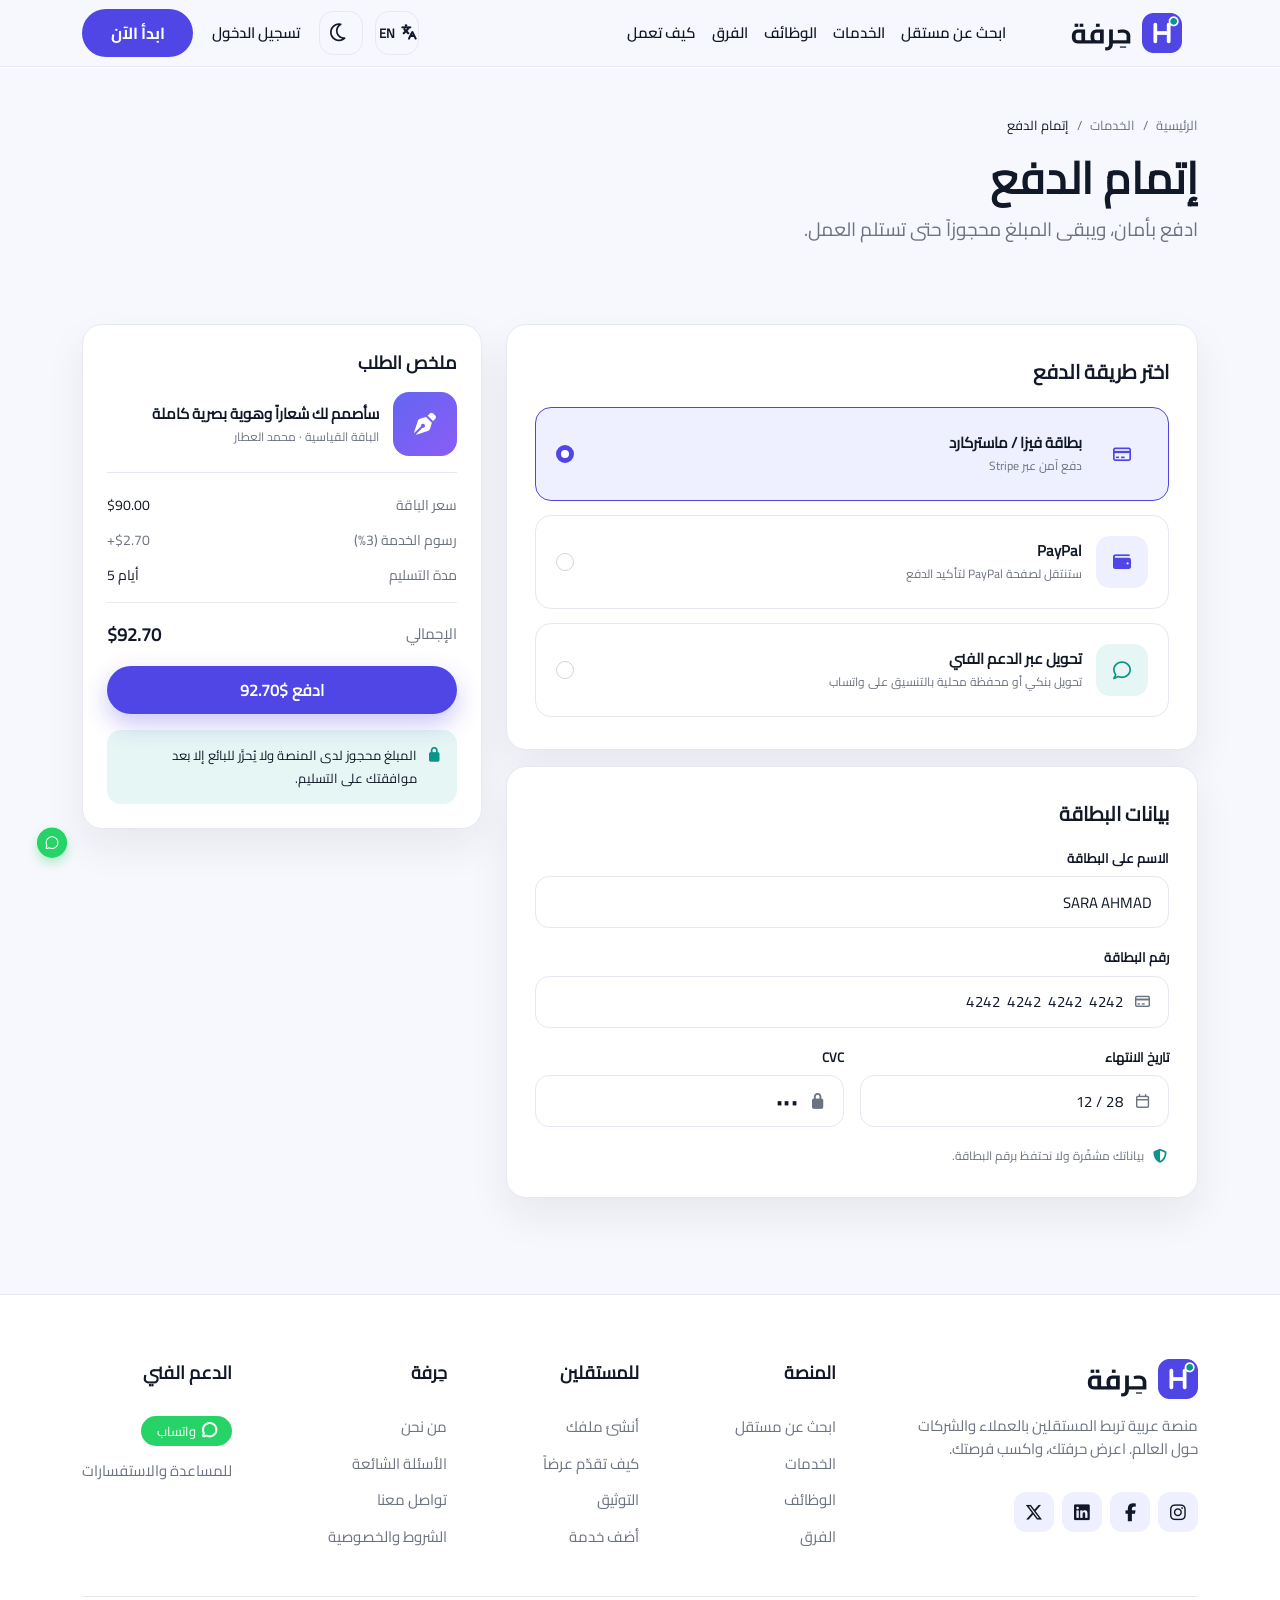
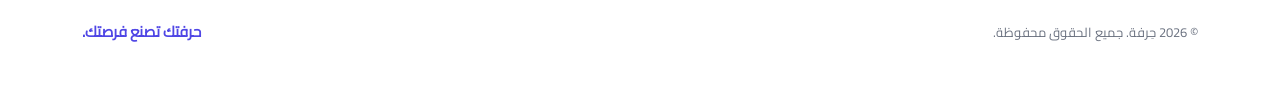
==== commit 1ff57046: "Update cheakout.html" ====
--- a/cheakout.html
+++ b/cheakout.html
@@ -40,7 +40,7 @@
                                 <a class="nav-link" href="freelancer.html">ابحث عن مستقل</a>
                             </li>
                             <li class="nav-item">
-                                <a class="nav-link" href="index.html#search">الخدمات</a>
+                                <a class="nav-link" href="services.html">الخدمات</a>
                             </li>
                             <li class="nav-item">
                                 <a class="nav-link" href="jobs.html">الوظائف</a>
--- a/css/style.css
+++ b/css/style.css
@@ -6685,6 +6685,930 @@
   transform: scale(1.08);
 }
 
+.publish {
+  background-color: #F7F8FD;
+}
+.publish .container .all {
+  padding-top: 48px;
+  padding-bottom: 40px;
+}
+.publish .container .all p {
+  margin-bottom: 0;
+}
+.publish .container .all .div1 {
+  display: flex;
+  flex-wrap: wrap;
+  align-items: center;
+  gap: 8px;
+  font-size: 13px;
+}
+.publish .container .all .div1 a {
+  color: #6B7280;
+  transition: color 0.2s ease;
+}
+.publish .container .all .div1 a:hover {
+  color: #4F46E5;
+}
+.publish .container .all .div1 .s1 {
+  color: #6B7280;
+}
+.publish .container .all .div1 .s2 {
+  color: #111827;
+}
+.publish .container .all .div2 {
+  margin-top: 12px;
+}
+.publish .container .all .div2 .p1 {
+  font-weight: 800;
+  font-size: 44px;
+  line-height: 1.4;
+  color: #111827;
+}
+.publish .container .all .div2 .p2 {
+  margin-top: 6px;
+  font-weight: 400;
+  font-size: 19px;
+  color: #6B7280;
+}
+.publish .container .all .div3 {
+  margin-top: 24px;
+  display: flex;
+  align-items: center;
+  gap: 12px;
+}
+.publish .container .all .div3 .m1, .publish .container .all .div3 .m3, .publish .container .all .div3 .m5 {
+  display: flex;
+  align-items: center;
+  gap: 10px;
+  flex-shrink: 0;
+}
+.publish .container .all .div3 .m1 .s1, .publish .container .all .div3 .m3 .s1, .publish .container .all .div3 .m5 .s1 {
+  width: 28px;
+  height: 28px;
+  border-radius: 50%;
+  display: flex;
+  align-items: center;
+  justify-content: center;
+  font-weight: 600;
+  font-size: 12px;
+}
+.publish .container .all .div3 .m1 .s2, .publish .container .all .div3 .m3 .s2, .publish .container .all .div3 .m5 .s2 {
+  font-size: 14px;
+}
+.publish .container .all .div3 .m1 .s1 {
+  background-color: #0D9488;
+  color: #FFFFFF;
+}
+.publish .container .all .div3 .m1 .s2 {
+  color: #111827;
+}
+.publish .container .all .div3 .m3 .s1 {
+  background-color: #4F46E5;
+  color: #FFFFFF;
+}
+.publish .container .all .div3 .m3 .s2 {
+  font-weight: 600;
+  color: #4F46E5;
+}
+.publish .container .all .div3 .m5 .s1 {
+  border: 1px solid #E6E8F2;
+  background-color: #FFFFFF;
+  color: #6B7280;
+}
+.publish .container .all .div3 .m5 .s2 {
+  color: #6B7280;
+}
+.publish .container .all .div3 .m2, .publish .container .all .div3 .m4 {
+  width: 48px;
+  height: 2px;
+  border-radius: 2px;
+}
+.publish .container .all .div3 .m2 {
+  background-color: #0D9488;
+}
+.publish .container .all .div3 .m4 {
+  background-color: #E6E8F2;
+}
+
+.project {
+  position: relative;
+  background-color: #F7F8FD;
+}
+.project .container .all {
+  padding-top: 40px;
+  padding-bottom: 96px;
+  display: grid;
+  grid-template-columns: 1fr 358px;
+  align-items: start;
+  gap: 24px;
+}
+.project .container .all p {
+  margin-bottom: 0;
+}
+.project .container .all .div1 {
+  min-width: 0;
+  display: flex;
+  flex-direction: column;
+  gap: 16px;
+}
+.project .container .all .div1 .m1, .project .container .all .div1 .m2, .project .container .all .div1 .m3 {
+  padding: 32px 28px;
+  background-color: #FFFFFF;
+  border: 1px solid #E6E8F2;
+  border-radius: 20px;
+  box-shadow: 0 18px 40px 0 rgba(17, 24, 39, 0.0705882353);
+  display: flex;
+  flex-direction: column;
+  gap: 20px;
+}
+.project .container .all .div1 .m1 .p2 .s1, .project .container .all .div1 .m1 .p4 .s1,
+.project .container .all .div1 .p3 label.a1, .project .container .all .div1 .p4 label.a1 {
+  display: block;
+  margin-bottom: 8px;
+  font-weight: 600;
+  font-size: 13px;
+  color: #111827;
+}
+.project .container .all .div1 .m1 .p2 .s2,
+.project .container .all .div1 .p3 .a2,
+.project .container .all .div1 .m2 .p4 .a2 {
+  height: 52px;
+  display: flex;
+  align-items: center;
+  gap: 10px;
+  padding: 0 16px;
+  border: 1px solid #E6E8F2;
+  border-radius: 14px;
+  background-color: #FFFFFF;
+  transition: border-color 0.2s ease, box-shadow 0.2s ease;
+}
+.project .container .all .div1 .m1 .p2 .s2:focus-within,
+.project .container .all .div1 .p3 .a2:focus-within,
+.project .container .all .div1 .m2 .p4 .a2:focus-within {
+  border-color: #4F46E5;
+  box-shadow: 0 0 0 3px rgba(79, 70, 229, 0.12);
+}
+.project .container .all .div1 .m1 .p2 .s2 i,
+.project .container .all .div1 .p3 .a2 i,
+.project .container .all .div1 .m2 .p4 .a2 i {
+  font-size: 15px;
+  color: #6B7280;
+}
+.project .container .all .div1 .m1 .p2 .s2 input, .project .container .all .div1 .m1 .p2 .s2 select,
+.project .container .all .div1 .p3 .a2 input,
+.project .container .all .div1 .p3 .a2 select,
+.project .container .all .div1 .m2 .p4 .a2 input,
+.project .container .all .div1 .m2 .p4 .a2 select {
+  flex: 1;
+  min-width: 0;
+  height: 100%;
+  border: 0;
+  outline: 0;
+  background: transparent;
+  font-family: inherit;
+  font-size: 15px;
+  color: #111827;
+}
+.project .container .all .div1 .m1 .p2 .s2 input[type=number],
+.project .container .all .div1 .p3 .a2 input[type=number],
+.project .container .all .div1 .m2 .p4 .a2 input[type=number] {
+  font-weight: 600;
+  -moz-appearance: textfield;
+  -webkit-appearance: textfield;
+          appearance: textfield;
+}
+.project .container .all .div1 .m1 .p2 .s2 input[type=number]::-webkit-outer-spin-button, .project .container .all .div1 .m1 .p2 .s2 input[type=number]::-webkit-inner-spin-button,
+.project .container .all .div1 .p3 .a2 input[type=number]::-webkit-outer-spin-button,
+.project .container .all .div1 .p3 .a2 input[type=number]::-webkit-inner-spin-button,
+.project .container .all .div1 .m2 .p4 .a2 input[type=number]::-webkit-outer-spin-button,
+.project .container .all .div1 .m2 .p4 .a2 input[type=number]::-webkit-inner-spin-button {
+  -webkit-appearance: none;
+  margin: 0;
+}
+.project .container .all .div1 .m1 .p2 .s2 select,
+.project .container .all .div1 .p3 .a2 select,
+.project .container .all .div1 .m2 .p4 .a2 select {
+  cursor: pointer;
+}
+.project .container .all .div1 .m1 .p1 {
+  display: flex;
+  justify-content: space-between;
+  align-items: center;
+  gap: 12px;
+}
+.project .container .all .div1 .m1 .p1 .s1 {
+  font-weight: 800;
+  font-size: 20px;
+  color: #111827;
+}
+.project .container .all .div1 .m1 .p1 .s2 {
+  padding: 4px 12px;
+  border-radius: 20px;
+  background-color: #E6F6F4;
+  font-weight: 600;
+  font-size: 12px;
+  color: #0D9488;
+}
+.project .container .all .div1 .m1 .p3 {
+  display: grid;
+  grid-template-columns: 1fr 1fr;
+  gap: 16px;
+}
+.project .container .all .div1 .m1 .p3 .s2 .a2 i {
+  font-size: 14px;
+}
+.project .container .all .div1 .m1 .p4 .s2 {
+  display: block;
+  width: 100%;
+  min-height: 136px;
+  padding: 16px;
+  border: 1px solid #E6E8F2;
+  border-radius: 14px;
+  background-color: #FFFFFF;
+  font-family: inherit;
+  font-size: 15px;
+  line-height: 1.8;
+  color: #111827;
+  resize: vertical;
+  outline: 0;
+  transition: border-color 0.2s ease, box-shadow 0.2s ease;
+}
+.project .container .all .div1 .m1 .p4 .s2:focus {
+  border-color: #4F46E5;
+  box-shadow: 0 0 0 3px rgba(79, 70, 229, 0.12);
+}
+.project .container .all .div1 .m2 {
+  border: 1.5px solid #4F46E5;
+}
+.project .container .all .div1 .m2 .p1 {
+  font-weight: 800;
+  font-size: 20px;
+  color: #111827;
+}
+.project .container .all .div1 .m2 .p2 .s1 {
+  margin-bottom: 14px;
+  font-weight: 600;
+  font-size: 13px;
+  color: #111827;
+}
+.project .container .all .div1 .m2 .p2 .s2 {
+  display: grid;
+  grid-template-columns: 1fr 1fr;
+  gap: 16px;
+}
+.project .container .all .div1 .m2 .p2 .s2 .a1, .project .container .all .div1 .m2 .p2 .s2 .a2 {
+  display: flex;
+  align-items: center;
+  gap: 14px;
+  padding: 18px 20px;
+  border: 1px solid #E6E8F2;
+  border-radius: 16px;
+  background-color: #FFFFFF;
+  cursor: pointer;
+  transition: border-color 0.2s ease, background-color 0.2s ease;
+}
+.project .container .all .div1 .m2 .p2 .s2 .a1:hover, .project .container .all .div1 .m2 .p2 .s2 .a2:hover {
+  border-color: #C7CCFF;
+}
+.project .container .all .div1 .m2 .p2 .s2 .a1 input, .project .container .all .div1 .m2 .p2 .s2 .a2 input {
+  position: absolute;
+  opacity: 0;
+  pointer-events: none;
+}
+.project .container .all .div1 .m2 .p2 .s2 .a1 .b1, .project .container .all .div1 .m2 .p2 .s2 .a2 .b1 {
+  width: 52px;
+  height: 52px;
+  flex-shrink: 0;
+  border-radius: 14px;
+  display: flex;
+  align-items: center;
+  justify-content: center;
+  font-size: 18px;
+}
+.project .container .all .div1 .m2 .p2 .s2 .a1 .b2, .project .container .all .div1 .m2 .p2 .s2 .a2 .b2 {
+  flex: 1;
+  min-width: 0;
+  display: flex;
+  flex-direction: column;
+  gap: 2px;
+}
+.project .container .all .div1 .m2 .p2 .s2 .a1 .b2 .c1, .project .container .all .div1 .m2 .p2 .s2 .a2 .b2 .c1 {
+  font-weight: 600;
+  font-size: 15px;
+  color: #111827;
+}
+.project .container .all .div1 .m2 .p2 .s2 .a1 .b2 .c2, .project .container .all .div1 .m2 .p2 .s2 .a2 .b2 .c2 {
+  font-size: 12px;
+  color: #6B7280;
+}
+.project .container .all .div1 .m2 .p2 .s2 .a1 .b3, .project .container .all .div1 .m2 .p2 .s2 .a2 .b3 {
+  width: 18px;
+  height: 18px;
+  flex-shrink: 0;
+  border: 1.5px solid #D1D5DB;
+  border-radius: 50%;
+  background-color: #FFFFFF;
+  transition: border 0.2s ease;
+}
+.project .container .all .div1 .m2 .p2 .s2 .a1.active, .project .container .all .div1 .m2 .p2 .s2 .a2.active {
+  border: 1.5px solid #4F46E5;
+  background-color: #EEF0FF;
+}
+.project .container .all .div1 .m2 .p2 .s2 .a1.active .b3, .project .container .all .div1 .m2 .p2 .s2 .a2.active .b3 {
+  border: 5px solid #4F46E5;
+}
+.project .container .all .div1 .m2 .p2 .s2 .a1 .b1 {
+  background-color: #EEF0FF;
+  color: #4F46E5;
+}
+.project .container .all .div1 .m2 .p2 .s2 .a2 .b1 {
+  background-color: #E6F6F4;
+  color: #0D9488;
+}
+.project .container .all .div1 .m2 .p2 .s2 .a1.active .b1 {
+  background-color: #FFFFFF;
+}
+.project .container .all .div1 .m2 .p3, .project .container .all .div1 .m2 .p4 {
+  display: grid;
+  grid-template-columns: 1fr 1fr;
+  gap: 16px;
+}
+.project .container .all .div1 .m3 {
+  gap: 0;
+}
+.project .container .all .div1 .m3 .p1 {
+  margin-bottom: 14px;
+  font-weight: 600;
+  font-size: 13px;
+  color: #111827;
+}
+.project .container .all .div1 .m3 .p2 {
+  display: flex;
+  flex-direction: column;
+  align-items: center;
+  justify-content: center;
+  gap: 6px;
+  padding: 32px 20px;
+  border: 1.5px dashed #C7CCFF;
+  border-radius: 16px;
+  background-color: #FAFAFF;
+  text-align: center;
+  cursor: pointer;
+  transition: background-color 0.2s ease, border-color 0.2s ease;
+}
+.project .container .all .div1 .m3 .p2:hover, .project .container .all .div1 .m3 .p2.drag {
+  background-color: #EEF0FF;
+  border-color: #4F46E5;
+}
+.project .container .all .div1 .m3 .p2 i {
+  font-size: 22px;
+  color: #4F46E5;
+  transition: transform 0.2s ease;
+}
+.project .container .all .div1 .m3 .p2:hover i {
+  transform: translateY(-3px);
+}
+.project .container .all .div1 .m3 .p2 .s1 {
+  margin-top: 6px;
+  font-weight: 600;
+  font-size: 15px;
+  color: #111827;
+}
+.project .container .all .div1 .m3 .p2 .s2 {
+  font-size: 12px;
+  color: #6B7280;
+}
+.project .container .all .div1 .m3 .p3 {
+  margin: 0;
+  padding: 0;
+  display: flex;
+  flex-direction: column;
+  gap: 8px;
+}
+.project .container .all .div1 .m3 .p3 li {
+  display: flex;
+  justify-content: space-between;
+  align-items: center;
+  gap: 12px;
+  margin-top: 10px;
+  padding: 10px 14px;
+  background-color: #F7F8FD;
+  border: 1px solid #E6E8F2;
+  border-radius: 12px;
+  font-size: 13px;
+}
+.project .container .all .div1 .m3 .p3 li .s1 {
+  min-width: 0;
+  overflow: hidden;
+  text-overflow: ellipsis;
+  white-space: nowrap;
+  color: #111827;
+}
+.project .container .all .div1 .m3 .p3 li .s2 {
+  flex-shrink: 0;
+  color: #6B7280;
+  direction: ltr;
+  unicode-bidi: isolate;
+}
+.project .container .all .div1 .m3 .p3 li.error .s2 {
+  color: #E11D48;
+}
+.project .container .all .div1 .m4 {
+  margin-top: 8px;
+  display: flex;
+  justify-content: space-between;
+  align-items: center;
+  gap: 12px;
+}
+.project .container .all .div1 .m4 .s1, .project .container .all .div1 .m4 .s2 {
+  height: 48px;
+  padding: 0 28px;
+  border-radius: 30px;
+  font-weight: 700;
+  font-size: 16px;
+  transition: background-color 0.2s ease, box-shadow 0.2s ease, transform 0.2s ease, color 0.2s ease;
+}
+.project .container .all .div1 .m4 .s1:hover, .project .container .all .div1 .m4 .s2:hover {
+  transform: translateY(-2px);
+}
+.project .container .all .div1 .m4 .s1 {
+  border: 0;
+  background-color: #4F46E5;
+  color: #FFFFFF;
+  box-shadow: 0 10px 24px 0 rgba(79, 70, 229, 0.3019607843);
+}
+.project .container .all .div1 .m4 .s1:hover {
+  background-color: #6366F1;
+  box-shadow: 0 12px 28px 0 rgba(79, 70, 229, 0.45);
+}
+.project .container .all .div1 .m4 .s2 {
+  border: 1.5px solid #111827;
+  background-color: transparent;
+  color: #111827;
+}
+.project .container .all .div1 .m4 .s2:hover {
+  background-color: #111827;
+  color: #FFFFFF;
+}
+.project .container .all .div2 {
+  display: flex;
+  flex-direction: column;
+  gap: 16px;
+  position: sticky;
+  top: 92px;
+}
+.project .container .all .div2 .m1 {
+  padding: 24px;
+  background-color: #EEF0FF;
+  border-radius: 20px;
+}
+.project .container .all .div2 .m1 .p1 {
+  display: flex;
+  align-items: center;
+  gap: 10px;
+  margin-bottom: 6px;
+}
+.project .container .all .div2 .m1 .p1 i {
+  font-size: 16px;
+  color: #4F46E5;
+}
+.project .container .all .div2 .m1 .p1 p {
+  font-weight: 800;
+  font-size: 18px;
+  color: #111827;
+}
+.project .container .all .div2 .m1 .p2, .project .container .all .div2 .m1 .p3, .project .container .all .div2 .m1 .p4, .project .container .all .div2 .m1 .p5 {
+  display: flex;
+  align-items: flex-start;
+  gap: 10px;
+  margin-top: 14px;
+}
+.project .container .all .div2 .m1 .p2 i, .project .container .all .div2 .m1 .p3 i, .project .container .all .div2 .m1 .p4 i, .project .container .all .div2 .m1 .p5 i {
+  margin-top: 4px;
+  font-size: 13px;
+  color: #4F46E5;
+}
+.project .container .all .div2 .m1 .p2 p, .project .container .all .div2 .m1 .p3 p, .project .container .all .div2 .m1 .p4 p, .project .container .all .div2 .m1 .p5 p {
+  font-size: 14px;
+  line-height: 1.7;
+  color: #111827;
+}
+.project .container .all .div2 .m2 {
+  padding: 24px;
+  background-color: #FFFFFF;
+  border: 1px solid #E6E8F2;
+  border-radius: 20px;
+  box-shadow: 0 18px 40px 0 rgba(17, 24, 39, 0.0705882353);
+}
+.project .container .all .div2 .m2 .p1 {
+  font-weight: 800;
+  font-size: 18px;
+  color: #111827;
+}
+.project .container .all .div2 .m2 .p2 {
+  margin-top: 14px;
+  font-size: 14px;
+  line-height: 1.9;
+  color: #6B7280;
+}
+.project .whats {
+  position: fixed;
+  left: 24px;
+  bottom: 24px;
+  z-index: 50;
+  width: 56px;
+  height: 56px;
+  transition: transform 0.2s ease;
+}
+.project .whats img {
+  width: 100%;
+  height: 100%;
+}
+.project .whats:hover {
+  transform: scale(1.08);
+}
+
+.pay {
+  background-color: #F7F8FD;
+}
+.pay .container .all {
+  padding-top: 48px;
+  padding-bottom: 40px;
+}
+.pay .container .all p {
+  margin-bottom: 0;
+}
+.pay .container .all .div1 {
+  display: flex;
+  flex-wrap: wrap;
+  align-items: center;
+  gap: 8px;
+  font-size: 13px;
+}
+.pay .container .all .div1 a {
+  color: #6B7280;
+  transition: color 0.2s ease;
+}
+.pay .container .all .div1 a:hover {
+  color: #4F46E5;
+}
+.pay .container .all .div1 .s1 {
+  color: #6B7280;
+}
+.pay .container .all .div1 .s2 {
+  color: #111827;
+}
+.pay .container .all .div2 {
+  margin-top: 12px;
+}
+.pay .container .all .div2 .p1 {
+  font-weight: 800;
+  font-size: 44px;
+  line-height: 1.4;
+  color: #111827;
+}
+.pay .container .all .div2 .p2 {
+  margin-top: 6px;
+  font-weight: 400;
+  font-size: 19px;
+  color: #6B7280;
+}
+
+.checkout {
+  position: relative;
+  background-color: #F7F8FD;
+}
+.checkout .container .all {
+  padding-top: 40px;
+  padding-bottom: 96px;
+  display: grid;
+  grid-template-columns: 1fr 400px;
+  align-items: start;
+  gap: 24px;
+}
+.checkout .container .all p {
+  margin-bottom: 0;
+}
+.checkout .container .all .div1 {
+  min-width: 0;
+  display: flex;
+  flex-direction: column;
+  gap: 16px;
+}
+.checkout .container .all .div1 .m1, .checkout .container .all .div1 .m2 {
+  padding: 32px 28px;
+  background-color: #FFFFFF;
+  border: 1px solid #E6E8F2;
+  border-radius: 20px;
+  box-shadow: 0 18px 40px 0 rgba(17, 24, 39, 0.0705882353);
+}
+.checkout .container .all .div1 .m1 .p1, .checkout .container .all .div1 .m2 .p1 {
+  margin-bottom: 20px;
+  font-weight: 800;
+  font-size: 20px;
+  color: #111827;
+}
+.checkout .container .all .div1 .m1 .p2 {
+  display: flex;
+  flex-direction: column;
+  gap: 14px;
+}
+.checkout .container .all .div1 .m1 .p2 .s1, .checkout .container .all .div1 .m1 .p2 .s2, .checkout .container .all .div1 .m1 .p2 .s3 {
+  position: relative;
+  display: flex;
+  align-items: center;
+  gap: 14px;
+  padding: 20px;
+  border: 1px solid #E6E8F2;
+  border-radius: 16px;
+  background-color: #FFFFFF;
+  cursor: pointer;
+  transition: border-color 0.2s ease, background-color 0.2s ease;
+}
+.checkout .container .all .div1 .m1 .p2 .s1:hover, .checkout .container .all .div1 .m1 .p2 .s2:hover, .checkout .container .all .div1 .m1 .p2 .s3:hover {
+  border-color: #C7CCFF;
+}
+.checkout .container .all .div1 .m1 .p2 .s1 input, .checkout .container .all .div1 .m1 .p2 .s2 input, .checkout .container .all .div1 .m1 .p2 .s3 input {
+  position: absolute;
+  opacity: 0;
+  pointer-events: none;
+}
+.checkout .container .all .div1 .m1 .p2 .s1 .a1, .checkout .container .all .div1 .m1 .p2 .s2 .a1, .checkout .container .all .div1 .m1 .p2 .s3 .a1 {
+  width: 52px;
+  height: 52px;
+  flex-shrink: 0;
+  border-radius: 14px;
+  display: flex;
+  align-items: center;
+  justify-content: center;
+  font-size: 18px;
+}
+.checkout .container .all .div1 .m1 .p2 .s1 .a2, .checkout .container .all .div1 .m1 .p2 .s2 .a2, .checkout .container .all .div1 .m1 .p2 .s3 .a2 {
+  flex: 1;
+  min-width: 0;
+  display: flex;
+  flex-direction: column;
+  gap: 2px;
+}
+.checkout .container .all .div1 .m1 .p2 .s1 .a2 .b1, .checkout .container .all .div1 .m1 .p2 .s2 .a2 .b1, .checkout .container .all .div1 .m1 .p2 .s3 .a2 .b1 {
+  font-weight: 600;
+  font-size: 15px;
+  color: #111827;
+}
+.checkout .container .all .div1 .m1 .p2 .s1 .a2 .b2, .checkout .container .all .div1 .m1 .p2 .s2 .a2 .b2, .checkout .container .all .div1 .m1 .p2 .s3 .a2 .b2 {
+  font-size: 12px;
+  color: #6B7280;
+}
+.checkout .container .all .div1 .m1 .p2 .s1 .a3, .checkout .container .all .div1 .m1 .p2 .s2 .a3, .checkout .container .all .div1 .m1 .p2 .s3 .a3 {
+  width: 18px;
+  height: 18px;
+  flex-shrink: 0;
+  border: 1.5px solid #D1D5DB;
+  border-radius: 50%;
+  background-color: #FFFFFF;
+  transition: border 0.2s ease;
+}
+.checkout .container .all .div1 .m1 .p2 .s1.active, .checkout .container .all .div1 .m1 .p2 .s2.active, .checkout .container .all .div1 .m1 .p2 .s3.active {
+  border: 1.5px solid #4F46E5;
+  background-color: #EEF0FF;
+}
+.checkout .container .all .div1 .m1 .p2 .s1.active .a3, .checkout .container .all .div1 .m1 .p2 .s2.active .a3, .checkout .container .all .div1 .m1 .p2 .s3.active .a3 {
+  border: 5px solid #4F46E5;
+}
+.checkout .container .all .div1 .m1 .p2 .s1 .a1 {
+  background-color: transparent;
+  color: #4F46E5;
+}
+.checkout .container .all .div1 .m1 .p2 .s2 .a1 {
+  background-color: #EEF0FF;
+  color: #4F46E5;
+}
+.checkout .container .all .div1 .m1 .p2 .s3 .a1 {
+  background-color: #E6F6F4;
+  color: #0D9488;
+}
+.checkout .container .all .div1 .m2 {
+  transition: opacity 0.3s ease;
+}
+.checkout .container .all .div1 .m2.hide {
+  display: none;
+}
+.checkout .container .all .div1 .m2 .p2, .checkout .container .all .div1 .m2 .p3 {
+  margin-bottom: 20px;
+}
+.checkout .container .all .div1 .m2 .p2 .s1, .checkout .container .all .div1 .m2 .p3 .s1,
+.checkout .container .all .div1 .m2 .p4 .a1 {
+  display: block;
+  margin-bottom: 8px;
+  font-weight: 600;
+  font-size: 13px;
+  color: #111827;
+}
+.checkout .container .all .div1 .m2 .p2 .s2, .checkout .container .all .div1 .m2 .p3 .s2,
+.checkout .container .all .div1 .m2 .p4 .a2 {
+  height: 52px;
+  display: flex;
+  align-items: center;
+  gap: 10px;
+  padding: 0 16px;
+  border: 1px solid #E6E8F2;
+  border-radius: 14px;
+  background-color: #FFFFFF;
+  transition: border-color 0.2s ease, box-shadow 0.2s ease;
+}
+.checkout .container .all .div1 .m2 .p2 .s2:focus-within, .checkout .container .all .div1 .m2 .p3 .s2:focus-within,
+.checkout .container .all .div1 .m2 .p4 .a2:focus-within {
+  border-color: #4F46E5;
+  box-shadow: 0 0 0 3px rgba(79, 70, 229, 0.12);
+}
+.checkout .container .all .div1 .m2 .p2 .s2 i, .checkout .container .all .div1 .m2 .p3 .s2 i,
+.checkout .container .all .div1 .m2 .p4 .a2 i {
+  font-size: 15px;
+  color: #6B7280;
+}
+.checkout .container .all .div1 .m2 .p2 .s2 input, .checkout .container .all .div1 .m2 .p3 .s2 input,
+.checkout .container .all .div1 .m2 .p4 .a2 input {
+  flex: 1;
+  min-width: 0;
+  height: 100%;
+  border: 0;
+  outline: 0;
+  background: transparent;
+  font-family: inherit;
+  font-size: 15px;
+  color: #111827;
+}
+.checkout .container .all .div1 .m2 .p3 .s2 input,
+.checkout .container .all .div1 .m2 .p4 .a2 input {
+  direction: ltr;
+  text-align: right;
+  letter-spacing: 0.5px;
+}
+.checkout .container .all .div1 .m2 .p4 {
+  display: grid;
+  grid-template-columns: 1fr 1fr;
+  gap: 16px;
+}
+.checkout .container .all .div1 .m2 .p5 {
+  display: flex;
+  align-items: center;
+  gap: 8px;
+  margin-top: 20px;
+}
+.checkout .container .all .div1 .m2 .p5 i {
+  font-size: 14px;
+  color: #0D9488;
+}
+.checkout .container .all .div1 .m2 .p5 p {
+  font-size: 12px;
+  color: #6B7280;
+}
+.checkout .container .all .div2 {
+  position: sticky;
+  top: 92px;
+  padding: 24px;
+  background-color: #FFFFFF;
+  border: 1px solid #E6E8F2;
+  border-radius: 20px;
+  box-shadow: 0 18px 40px 0 rgba(17, 24, 39, 0.0705882353);
+}
+.checkout .container .all .div2 .m1 {
+  font-weight: 800;
+  font-size: 18px;
+  color: #111827;
+}
+.checkout .container .all .div2 .m2 {
+  display: flex;
+  align-items: center;
+  gap: 14px;
+  margin-top: 16px;
+  padding-bottom: 16px;
+  border-bottom: 1px solid #E6E8F2;
+}
+.checkout .container .all .div2 .m2 .s1 {
+  width: 64px;
+  height: 64px;
+  flex-shrink: 0;
+  border-radius: 16px;
+  background: linear-gradient(135deg, #6366F1 0%, #8B5CF6 100%);
+  display: flex;
+  align-items: center;
+  justify-content: center;
+  font-size: 22px;
+  color: #FFFFFF;
+}
+.checkout .container .all .div2 .m2 .s2 {
+  min-width: 0;
+}
+.checkout .container .all .div2 .m2 .s2 .a1 {
+  font-weight: 600;
+  font-size: 15px;
+  line-height: 1.6;
+  color: #111827;
+}
+.checkout .container .all .div2 .m2 .s2 .a2 {
+  margin-top: 2px;
+  font-size: 12px;
+  color: #6B7280;
+}
+.checkout .container .all .div2 .m3 {
+  padding: 8px 0 16px;
+  border-bottom: 1px solid #E6E8F2;
+}
+.checkout .container .all .div2 .m3 .s1, .checkout .container .all .div2 .m3 .s2, .checkout .container .all .div2 .m3 .s3 {
+  display: flex;
+  justify-content: space-between;
+  align-items: center;
+  margin-top: 14px;
+}
+.checkout .container .all .div2 .m3 .s1 .a1, .checkout .container .all .div2 .m3 .s2 .a1, .checkout .container .all .div2 .m3 .s3 .a1 {
+  font-size: 14px;
+  color: #6B7280;
+}
+.checkout .container .all .div2 .m3 .s1 .a2, .checkout .container .all .div2 .m3 .s2 .a2, .checkout .container .all .div2 .m3 .s3 .a2 {
+  font-size: 14px;
+  color: #111827;
+  direction: ltr;
+  unicode-bidi: isolate;
+}
+.checkout .container .all .div2 .m3 .s2 .a2 {
+  color: #6B7280;
+}
+.checkout .container .all .div2 .m4 {
+  display: flex;
+  justify-content: space-between;
+  align-items: center;
+  margin-top: 18px;
+}
+.checkout .container .all .div2 .m4 .s1 {
+  font-size: 15px;
+  color: #6B7280;
+}
+.checkout .container .all .div2 .m4 .s2 {
+  font-weight: 800;
+  font-size: 18px;
+  color: #111827;
+  direction: ltr;
+  unicode-bidi: isolate;
+}
+.checkout .container .all .div2 .m5 {
+  width: 100%;
+  height: 48px;
+  margin-top: 18px;
+  border: 0;
+  border-radius: 30px;
+  background-color: #4F46E5;
+  font-weight: 700;
+  font-size: 16px;
+  color: #FFFFFF;
+  box-shadow: 0 10px 24px 0 rgba(79, 70, 229, 0.3019607843);
+  transition: background-color 0.2s ease, box-shadow 0.2s ease, transform 0.2s ease;
+}
+.checkout .container .all .div2 .m5 span {
+  direction: ltr;
+  unicode-bidi: isolate;
+}
+.checkout .container .all .div2 .m5:hover {
+  background-color: #6366F1;
+  box-shadow: 0 12px 28px 0 rgba(79, 70, 229, 0.45);
+  transform: translateY(-2px);
+}
+.checkout .container .all .div2 .m6 {
+  display: flex;
+  align-items: flex-start;
+  gap: 10px;
+  margin-top: 16px;
+  padding: 14px 16px;
+  background-color: #E6F6F4;
+  border-radius: 14px;
+}
+.checkout .container .all .div2 .m6 i {
+  margin-top: 4px;
+  font-size: 14px;
+  color: #0D9488;
+}
+.checkout .container .all .div2 .m6 p {
+  font-size: 13px;
+  line-height: 1.8;
+  color: #111827;
+}
+.checkout .whats {
+  position: fixed;
+  left: 24px;
+  bottom: 24px;
+  z-index: 50;
+  width: 56px;
+  height: 56px;
+  transition: transform 0.2s ease;
+}
+.checkout .whats img {
+  width: 100%;
+  height: 100%;
+}
+.checkout .whats:hover {
+  transform: scale(1.08);
+}
+
 @keyframes randomMove {
   0% {
     transform: translate(0, 0) scale(1);
@@ -7947,6 +8871,205 @@
   }
 }
 
+@media (max-width: 991.98px) {
+  .publish .container .all {
+    padding-top: 36px;
+    padding-bottom: 28px;
+  }
+  .publish .container .all .div2 .p1 {
+    font-size: 34px;
+  }
+}
+@media (max-width: 767.98px) {
+  .publish .container .all .div3 {
+    gap: 8px;
+  }
+  .publish .container .all .div3 .m2, .publish .container .all .div3 .m4 {
+    flex: 1;
+    width: auto;
+    min-width: 16px;
+  }
+}
+@media (max-width: 575.98px) {
+  .publish .container .all {
+    padding-top: 28px;
+    padding-bottom: 20px;
+  }
+  .publish .container .all .div2 .p1 {
+    font-size: 28px;
+  }
+  .publish .container .all .div2 .p2 {
+    font-size: 16px;
+  }
+  .publish .container .all .div3 .m1 .s2, .publish .container .all .div3 .m5 .s2 {
+    display: none;
+  }
+  .publish .container .all .div3 .m3 .s2 {
+    font-size: 13px;
+  }
+}
+
+@media (max-width: 1199.98px) {
+  .project .container .all {
+    grid-template-columns: 1fr 320px;
+  }
+}
+@media (max-width: 991.98px) {
+  .project .container .all {
+    grid-template-columns: 1fr;
+    padding-top: 8px;
+    padding-bottom: 72px;
+  }
+  .project .container .all .div2 {
+    position: static;
+    display: grid;
+    grid-template-columns: 1fr 1fr;
+    align-items: stretch;
+  }
+}
+@media (max-width: 767.98px) {
+  .project .container .all {
+    padding-bottom: 64px;
+  }
+  .project .container .all .div1 .m1, .project .container .all .div1 .m2, .project .container .all .div1 .m3 {
+    padding: 24px 20px;
+  }
+  .project .container .all .div1 .m1 .p3,
+  .project .container .all .div1 .m2 .p2 .s2,
+  .project .container .all .div1 .m2 .p3,
+  .project .container .all .div1 .m2 .p4 {
+    grid-template-columns: 1fr;
+  }
+  .project .container .all .div2 {
+    grid-template-columns: 1fr;
+  }
+}
+@media (max-width: 575.98px) {
+  .project .container .all .div1 .m1, .project .container .all .div1 .m2, .project .container .all .div1 .m3 {
+    padding: 20px 16px;
+  }
+  .project .container .all .div1 .m1 .p1 .s1,
+  .project .container .all .div1 .m2 .p1 {
+    font-size: 18px;
+  }
+  .project .container .all .div1 .m2 .p2 .s2 .a1, .project .container .all .div1 .m2 .p2 .s2 .a2 {
+    padding: 14px 16px;
+  }
+  .project .container .all .div1 .m2 .p2 .s2 .b1 {
+    width: 44px;
+    height: 44px;
+    font-size: 16px;
+  }
+  .project .container .all .div1 .m3 .p2 {
+    padding: 26px 16px;
+  }
+  .project .container .all .div1 .m4 {
+    flex-direction: column;
+    align-items: stretch;
+  }
+  .project .container .all .div1 .m4 .s1, .project .container .all .div1 .m4 .s2 {
+    width: 100%;
+  }
+  .project .container .all .div2 .m1, .project .container .all .div2 .m2 {
+    padding: 20px;
+  }
+}
+
+@media (max-width: 575.98px) {
+  .project .whats {
+    width: 48px;
+    height: 48px;
+    left: 16px;
+    bottom: 16px;
+  }
+}
+
+@media (max-width: 991.98px) {
+  .pay .container .all {
+    padding-top: 36px;
+    padding-bottom: 28px;
+  }
+  .pay .container .all .div2 .p1 {
+    font-size: 34px;
+  }
+}
+@media (max-width: 575.98px) {
+  .pay .container .all {
+    padding-top: 28px;
+    padding-bottom: 20px;
+  }
+  .pay .container .all .div2 .p1 {
+    font-size: 28px;
+  }
+  .pay .container .all .div2 .p2 {
+    font-size: 16px;
+  }
+}
+
+@media (max-width: 1199.98px) {
+  .checkout .container .all {
+    grid-template-columns: 1fr 340px;
+  }
+}
+@media (max-width: 991.98px) {
+  .checkout .container .all {
+    grid-template-columns: 1fr;
+    padding-top: 8px;
+    padding-bottom: 72px;
+  }
+  .checkout .container .all .div2 {
+    position: static;
+  }
+}
+@media (max-width: 767.98px) {
+  .checkout .container .all {
+    padding-bottom: 64px;
+  }
+  .checkout .container .all .div1 .m1, .checkout .container .all .div1 .m2 {
+    padding: 24px 20px;
+  }
+}
+@media (max-width: 575.98px) {
+  .checkout .container .all .div1 .m1, .checkout .container .all .div1 .m2 {
+    padding: 20px 16px;
+  }
+  .checkout .container .all .div1 .m1 .p1, .checkout .container .all .div1 .m2 .p1 {
+    font-size: 18px;
+  }
+  .checkout .container .all .div1 .m1 .p2 .s1, .checkout .container .all .div1 .m1 .p2 .s2, .checkout .container .all .div1 .m1 .p2 .s3 {
+    padding: 14px;
+    gap: 12px;
+  }
+  .checkout .container .all .div1 .m1 .p2 .s1 .a1, .checkout .container .all .div1 .m1 .p2 .s2 .a1, .checkout .container .all .div1 .m1 .p2 .s3 .a1 {
+    width: 44px;
+    height: 44px;
+    font-size: 16px;
+  }
+  .checkout .container .all .div1 .m1 .p2 .s1 .a2 .b1, .checkout .container .all .div1 .m1 .p2 .s2 .a2 .b1, .checkout .container .all .div1 .m1 .p2 .s3 .a2 .b1 {
+    font-size: 14px;
+  }
+  .checkout .container .all .div1 .m2 .p4 {
+    grid-template-columns: 1fr;
+  }
+  .checkout .container .all .div2 {
+    padding: 20px;
+  }
+  .checkout .container .all .div2 .m2 .s1 {
+    width: 54px;
+    height: 54px;
+    font-size: 19px;
+  }
+}
+
+@media (max-width: 575.98px) {
+  .checkout .whats {
+    width: 48px;
+    height: 48px;
+    left: 16px;
+    bottom: 16px;
+  }
+}
+
 body, nav, section, footer {
   transition: background-color 0.3s ease, color 0.3s ease, border-color 0.3s ease;
 }
@@ -9272,4 +10395,358 @@
 }
 html[data-theme=dark] .proposal .container .all .div2 .m2 .p3 .s2 {
   color: #818CF8;
+}
+
+html[data-theme=dark] .publish {
+  background-color: #10132A;
+}
+html[data-theme=dark] .publish .container .all .div1 a {
+  color: #9CA3AF;
+}
+html[data-theme=dark] .publish .container .all .div1 a:hover {
+  color: #818CF8;
+}
+html[data-theme=dark] .publish .container .all .div1 .s1 {
+  color: #9CA3AF;
+}
+html[data-theme=dark] .publish .container .all .div1 .s2 {
+  color: #F3F4F6;
+}
+html[data-theme=dark] .publish .container .all .div2 .p1 {
+  color: #F3F4F6;
+}
+html[data-theme=dark] .publish .container .all .div2 .p2 {
+  color: #9CA3AF;
+}
+html[data-theme=dark] .publish .container .all .div3 .m1 .s1 {
+  background-color: #2DD4BF;
+  color: #0B0D17;
+}
+html[data-theme=dark] .publish .container .all .div3 .m1 .s2 {
+  color: #F3F4F6;
+}
+html[data-theme=dark] .publish .container .all .div3 .m3 .s1 {
+  background-color: #6366F1;
+}
+html[data-theme=dark] .publish .container .all .div3 .m3 .s2 {
+  color: #818CF8;
+}
+html[data-theme=dark] .publish .container .all .div3 .m5 .s1 {
+  background-color: #161A33;
+  border-color: #262B4D;
+  color: #9CA3AF;
+}
+html[data-theme=dark] .publish .container .all .div3 .m5 .s2 {
+  color: #9CA3AF;
+}
+html[data-theme=dark] .publish .container .all .div3 .m2 {
+  background-color: #2DD4BF;
+}
+html[data-theme=dark] .publish .container .all .div3 .m4 {
+  background-color: #262B4D;
+}
+html[data-theme=dark] .project {
+  background-color: #0B0D17;
+}
+html[data-theme=dark] .project .container .all .div1 .m1, html[data-theme=dark] .project .container .all .div1 .m2, html[data-theme=dark] .project .container .all .div1 .m3 {
+  background-color: #161A33;
+  border-color: #262B4D;
+  box-shadow: 0 18px 40px 0 rgba(0, 0, 0, 0.35);
+}
+html[data-theme=dark] .project .container .all .div1 .m2 {
+  border-color: #818CF8;
+}
+html[data-theme=dark] .project .container .all .div1 .m1 .p2 .s1, html[data-theme=dark] .project .container .all .div1 .m1 .p4 .s1,
+html[data-theme=dark] .project .container .all .div1 .p3 label.a1, html[data-theme=dark] .project .container .all .div1 .p4 label.a1 {
+  color: #F3F4F6;
+}
+html[data-theme=dark] .project .container .all .div1 .m1 .p2 .s2,
+html[data-theme=dark] .project .container .all .div1 .p3 .a2,
+html[data-theme=dark] .project .container .all .div1 .m2 .p4 .a2 {
+  background-color: #10132A;
+  border-color: #262B4D;
+}
+html[data-theme=dark] .project .container .all .div1 .m1 .p2 .s2:focus-within,
+html[data-theme=dark] .project .container .all .div1 .p3 .a2:focus-within,
+html[data-theme=dark] .project .container .all .div1 .m2 .p4 .a2:focus-within {
+  border-color: #818CF8;
+}
+html[data-theme=dark] .project .container .all .div1 .m1 .p2 .s2 i,
+html[data-theme=dark] .project .container .all .div1 .p3 .a2 i,
+html[data-theme=dark] .project .container .all .div1 .m2 .p4 .a2 i {
+  color: #9CA3AF;
+}
+html[data-theme=dark] .project .container .all .div1 .m1 .p2 .s2 input, html[data-theme=dark] .project .container .all .div1 .m1 .p2 .s2 select,
+html[data-theme=dark] .project .container .all .div1 .p3 .a2 input,
+html[data-theme=dark] .project .container .all .div1 .p3 .a2 select,
+html[data-theme=dark] .project .container .all .div1 .m2 .p4 .a2 input,
+html[data-theme=dark] .project .container .all .div1 .m2 .p4 .a2 select {
+  color: #F3F4F6;
+}
+html[data-theme=dark] .project .container .all .div1 .m1 .p2 .s2 select option,
+html[data-theme=dark] .project .container .all .div1 .p3 .a2 select option,
+html[data-theme=dark] .project .container .all .div1 .m2 .p4 .a2 select option {
+  background-color: #161A33;
+}
+html[data-theme=dark] .project .container .all .div1 .m1 .p1 .s1 {
+  color: #F3F4F6;
+}
+html[data-theme=dark] .project .container .all .div1 .m1 .p1 .s2 {
+  background-color: rgba(45, 212, 191, 0.12);
+  color: #2DD4BF;
+}
+html[data-theme=dark] .project .container .all .div1 .m1 .p4 .s2 {
+  background-color: #10132A;
+  border-color: #262B4D;
+  color: #F3F4F6;
+}
+html[data-theme=dark] .project .container .all .div1 .m1 .p4 .s2:focus {
+  border-color: #818CF8;
+}
+html[data-theme=dark] .project .container .all .div1 .m2 .p1 {
+  color: #F3F4F6;
+}
+html[data-theme=dark] .project .container .all .div1 .m2 .p2 .s1 {
+  color: #F3F4F6;
+}
+html[data-theme=dark] .project .container .all .div1 .m2 .p2 .s2 .a1, html[data-theme=dark] .project .container .all .div1 .m2 .p2 .s2 .a2 {
+  background-color: #10132A;
+  border-color: #262B4D;
+}
+html[data-theme=dark] .project .container .all .div1 .m2 .p2 .s2 .a1:hover, html[data-theme=dark] .project .container .all .div1 .m2 .p2 .s2 .a2:hover {
+  border-color: #2E346B;
+}
+html[data-theme=dark] .project .container .all .div1 .m2 .p2 .s2 .a1 .b2 .c1, html[data-theme=dark] .project .container .all .div1 .m2 .p2 .s2 .a2 .b2 .c1 {
+  color: #F3F4F6;
+}
+html[data-theme=dark] .project .container .all .div1 .m2 .p2 .s2 .a1 .b2 .c2, html[data-theme=dark] .project .container .all .div1 .m2 .p2 .s2 .a2 .b2 .c2 {
+  color: #9CA3AF;
+}
+html[data-theme=dark] .project .container .all .div1 .m2 .p2 .s2 .a1 .b3, html[data-theme=dark] .project .container .all .div1 .m2 .p2 .s2 .a2 .b3 {
+  background-color: transparent;
+  border-color: #9CA3AF;
+}
+html[data-theme=dark] .project .container .all .div1 .m2 .p2 .s2 .a1.active, html[data-theme=dark] .project .container .all .div1 .m2 .p2 .s2 .a2.active {
+  background-color: #232853;
+  border-color: #818CF8;
+}
+html[data-theme=dark] .project .container .all .div1 .m2 .p2 .s2 .a1.active .b3, html[data-theme=dark] .project .container .all .div1 .m2 .p2 .s2 .a2.active .b3 {
+  border-color: #818CF8;
+}
+html[data-theme=dark] .project .container .all .div1 .m2 .p2 .s2 .a1 .b1 {
+  background-color: #232853;
+  color: #818CF8;
+}
+html[data-theme=dark] .project .container .all .div1 .m2 .p2 .s2 .a1.active .b1 {
+  background-color: #161A33;
+}
+html[data-theme=dark] .project .container .all .div1 .m2 .p2 .s2 .a2 .b1 {
+  background-color: rgba(45, 212, 191, 0.12);
+  color: #2DD4BF;
+}
+html[data-theme=dark] .project .container .all .div1 .m3 .p1 {
+  color: #F3F4F6;
+}
+html[data-theme=dark] .project .container .all .div1 .m3 .p2 {
+  background-color: rgba(129, 140, 248, 0.06);
+  border-color: #2E346B;
+}
+html[data-theme=dark] .project .container .all .div1 .m3 .p2:hover, html[data-theme=dark] .project .container .all .div1 .m3 .p2.drag {
+  background-color: #232853;
+  border-color: #818CF8;
+}
+html[data-theme=dark] .project .container .all .div1 .m3 .p2 i {
+  color: #818CF8;
+}
+html[data-theme=dark] .project .container .all .div1 .m3 .p2 .s1 {
+  color: #F3F4F6;
+}
+html[data-theme=dark] .project .container .all .div1 .m3 .p2 .s2 {
+  color: #9CA3AF;
+}
+html[data-theme=dark] .project .container .all .div1 .m3 .p3 li {
+  background-color: #10132A;
+  border-color: #262B4D;
+}
+html[data-theme=dark] .project .container .all .div1 .m3 .p3 li .s1 {
+  color: #F3F4F6;
+}
+html[data-theme=dark] .project .container .all .div1 .m3 .p3 li .s2 {
+  color: #9CA3AF;
+}
+html[data-theme=dark] .project .container .all .div1 .m3 .p3 li.error .s2 {
+  color: #FB7185;
+}
+html[data-theme=dark] .project .container .all .div1 .m4 .s2 {
+  border-color: #F3F4F6;
+  color: #F3F4F6;
+}
+html[data-theme=dark] .project .container .all .div1 .m4 .s2:hover {
+  background-color: #F3F4F6;
+  color: #0B0D17;
+}
+html[data-theme=dark] .project .container .all .div2 .m1 {
+  background-color: #232853;
+}
+html[data-theme=dark] .project .container .all .div2 .m1 .p1 i {
+  color: #818CF8;
+}
+html[data-theme=dark] .project .container .all .div2 .m1 .p1 p {
+  color: #F3F4F6;
+}
+html[data-theme=dark] .project .container .all .div2 .m1 .p2 i, html[data-theme=dark] .project .container .all .div2 .m1 .p3 i, html[data-theme=dark] .project .container .all .div2 .m1 .p4 i, html[data-theme=dark] .project .container .all .div2 .m1 .p5 i {
+  color: #818CF8;
+}
+html[data-theme=dark] .project .container .all .div2 .m1 .p2 p, html[data-theme=dark] .project .container .all .div2 .m1 .p3 p, html[data-theme=dark] .project .container .all .div2 .m1 .p4 p, html[data-theme=dark] .project .container .all .div2 .m1 .p5 p {
+  color: #F3F4F6;
+}
+html[data-theme=dark] .project .container .all .div2 .m2 {
+  background-color: #161A33;
+  border-color: #262B4D;
+  box-shadow: 0 18px 40px 0 rgba(0, 0, 0, 0.35);
+}
+html[data-theme=dark] .project .container .all .div2 .m2 .p1 {
+  color: #F3F4F6;
+}
+html[data-theme=dark] .project .container .all .div2 .m2 .p2 {
+  color: #9CA3AF;
+}
+
+html[data-theme=dark] .pay {
+  background-color: #10132A;
+}
+html[data-theme=dark] .pay .container .all .div1 a {
+  color: #9CA3AF;
+}
+html[data-theme=dark] .pay .container .all .div1 a:hover {
+  color: #818CF8;
+}
+html[data-theme=dark] .pay .container .all .div1 .s1 {
+  color: #9CA3AF;
+}
+html[data-theme=dark] .pay .container .all .div1 .s2 {
+  color: #F3F4F6;
+}
+html[data-theme=dark] .pay .container .all .div2 .p1 {
+  color: #F3F4F6;
+}
+html[data-theme=dark] .pay .container .all .div2 .p2 {
+  color: #9CA3AF;
+}
+html[data-theme=dark] .checkout {
+  background-color: #0B0D17;
+}
+html[data-theme=dark] .checkout .container .all .div1 .m1, html[data-theme=dark] .checkout .container .all .div1 .m2 {
+  background-color: #161A33;
+  border-color: #262B4D;
+  box-shadow: 0 18px 40px 0 rgba(0, 0, 0, 0.35);
+}
+html[data-theme=dark] .checkout .container .all .div1 .m1 .p1, html[data-theme=dark] .checkout .container .all .div1 .m2 .p1 {
+  color: #F3F4F6;
+}
+html[data-theme=dark] .checkout .container .all .div1 .m1 .p2 .s1, html[data-theme=dark] .checkout .container .all .div1 .m1 .p2 .s2, html[data-theme=dark] .checkout .container .all .div1 .m1 .p2 .s3 {
+  background-color: #10132A;
+  border-color: #262B4D;
+}
+html[data-theme=dark] .checkout .container .all .div1 .m1 .p2 .s1:hover, html[data-theme=dark] .checkout .container .all .div1 .m1 .p2 .s2:hover, html[data-theme=dark] .checkout .container .all .div1 .m1 .p2 .s3:hover {
+  border-color: #2E346B;
+}
+html[data-theme=dark] .checkout .container .all .div1 .m1 .p2 .s1 .a2 .b1, html[data-theme=dark] .checkout .container .all .div1 .m1 .p2 .s2 .a2 .b1, html[data-theme=dark] .checkout .container .all .div1 .m1 .p2 .s3 .a2 .b1 {
+  color: #F3F4F6;
+}
+html[data-theme=dark] .checkout .container .all .div1 .m1 .p2 .s1 .a2 .b2, html[data-theme=dark] .checkout .container .all .div1 .m1 .p2 .s2 .a2 .b2, html[data-theme=dark] .checkout .container .all .div1 .m1 .p2 .s3 .a2 .b2 {
+  color: #9CA3AF;
+}
+html[data-theme=dark] .checkout .container .all .div1 .m1 .p2 .s1 .a3, html[data-theme=dark] .checkout .container .all .div1 .m1 .p2 .s2 .a3, html[data-theme=dark] .checkout .container .all .div1 .m1 .p2 .s3 .a3 {
+  background-color: transparent;
+  border-color: #9CA3AF;
+}
+html[data-theme=dark] .checkout .container .all .div1 .m1 .p2 .s1.active, html[data-theme=dark] .checkout .container .all .div1 .m1 .p2 .s2.active, html[data-theme=dark] .checkout .container .all .div1 .m1 .p2 .s3.active {
+  background-color: #232853;
+  border-color: #818CF8;
+}
+html[data-theme=dark] .checkout .container .all .div1 .m1 .p2 .s1.active .a3, html[data-theme=dark] .checkout .container .all .div1 .m1 .p2 .s2.active .a3, html[data-theme=dark] .checkout .container .all .div1 .m1 .p2 .s3.active .a3 {
+  border-color: #818CF8;
+}
+html[data-theme=dark] .checkout .container .all .div1 .m1 .p2 .s1 .a1 {
+  color: #818CF8;
+}
+html[data-theme=dark] .checkout .container .all .div1 .m1 .p2 .s2 .a1 {
+  background-color: #232853;
+  color: #818CF8;
+}
+html[data-theme=dark] .checkout .container .all .div1 .m1 .p2 .s3 .a1 {
+  background-color: rgba(45, 212, 191, 0.12);
+  color: #2DD4BF;
+}
+html[data-theme=dark] .checkout .container .all .div1 .m2 .p2 .s1, html[data-theme=dark] .checkout .container .all .div1 .m2 .p3 .s1,
+html[data-theme=dark] .checkout .container .all .div1 .m2 .p4 .a1 {
+  color: #F3F4F6;
+}
+html[data-theme=dark] .checkout .container .all .div1 .m2 .p2 .s2, html[data-theme=dark] .checkout .container .all .div1 .m2 .p3 .s2,
+html[data-theme=dark] .checkout .container .all .div1 .m2 .p4 .a2 {
+  background-color: #10132A;
+  border-color: #262B4D;
+}
+html[data-theme=dark] .checkout .container .all .div1 .m2 .p2 .s2:focus-within, html[data-theme=dark] .checkout .container .all .div1 .m2 .p3 .s2:focus-within,
+html[data-theme=dark] .checkout .container .all .div1 .m2 .p4 .a2:focus-within {
+  border-color: #818CF8;
+}
+html[data-theme=dark] .checkout .container .all .div1 .m2 .p2 .s2 i, html[data-theme=dark] .checkout .container .all .div1 .m2 .p3 .s2 i,
+html[data-theme=dark] .checkout .container .all .div1 .m2 .p4 .a2 i {
+  color: #9CA3AF;
+}
+html[data-theme=dark] .checkout .container .all .div1 .m2 .p2 .s2 input, html[data-theme=dark] .checkout .container .all .div1 .m2 .p3 .s2 input,
+html[data-theme=dark] .checkout .container .all .div1 .m2 .p4 .a2 input {
+  color: #F3F4F6;
+}
+html[data-theme=dark] .checkout .container .all .div1 .m2 .p5 i {
+  color: #2DD4BF;
+}
+html[data-theme=dark] .checkout .container .all .div1 .m2 .p5 p {
+  color: #9CA3AF;
+}
+html[data-theme=dark] .checkout .container .all .div2 {
+  background-color: #161A33;
+  border-color: #262B4D;
+  box-shadow: 0 18px 40px 0 rgba(0, 0, 0, 0.35);
+}
+html[data-theme=dark] .checkout .container .all .div2 .m1 {
+  color: #F3F4F6;
+}
+html[data-theme=dark] .checkout .container .all .div2 .m2 {
+  border-color: #262B4D;
+}
+html[data-theme=dark] .checkout .container .all .div2 .m2 .s2 .a1 {
+  color: #F3F4F6;
+}
+html[data-theme=dark] .checkout .container .all .div2 .m2 .s2 .a2 {
+  color: #9CA3AF;
+}
+html[data-theme=dark] .checkout .container .all .div2 .m3 {
+  border-color: #262B4D;
+}
+html[data-theme=dark] .checkout .container .all .div2 .m3 .s1 .a1, html[data-theme=dark] .checkout .container .all .div2 .m3 .s2 .a1, html[data-theme=dark] .checkout .container .all .div2 .m3 .s3 .a1 {
+  color: #9CA3AF;
+}
+html[data-theme=dark] .checkout .container .all .div2 .m3 .s1 .a2, html[data-theme=dark] .checkout .container .all .div2 .m3 .s2 .a2, html[data-theme=dark] .checkout .container .all .div2 .m3 .s3 .a2 {
+  color: #F3F4F6;
+}
+html[data-theme=dark] .checkout .container .all .div2 .m3 .s2 .a2 {
+  color: #9CA3AF;
+}
+html[data-theme=dark] .checkout .container .all .div2 .m4 .s1 {
+  color: #9CA3AF;
+}
+html[data-theme=dark] .checkout .container .all .div2 .m4 .s2 {
+  color: #F3F4F6;
+}
+html[data-theme=dark] .checkout .container .all .div2 .m6 {
+  background-color: rgba(45, 212, 191, 0.1);
+}
+html[data-theme=dark] .checkout .container .all .div2 .m6 i {
+  color: #2DD4BF;
+}
+html[data-theme=dark] .checkout .container .all .div2 .m6 p {
+  color: #F3F4F6;
 }/*# sourceMappingURL=style.css.map */
